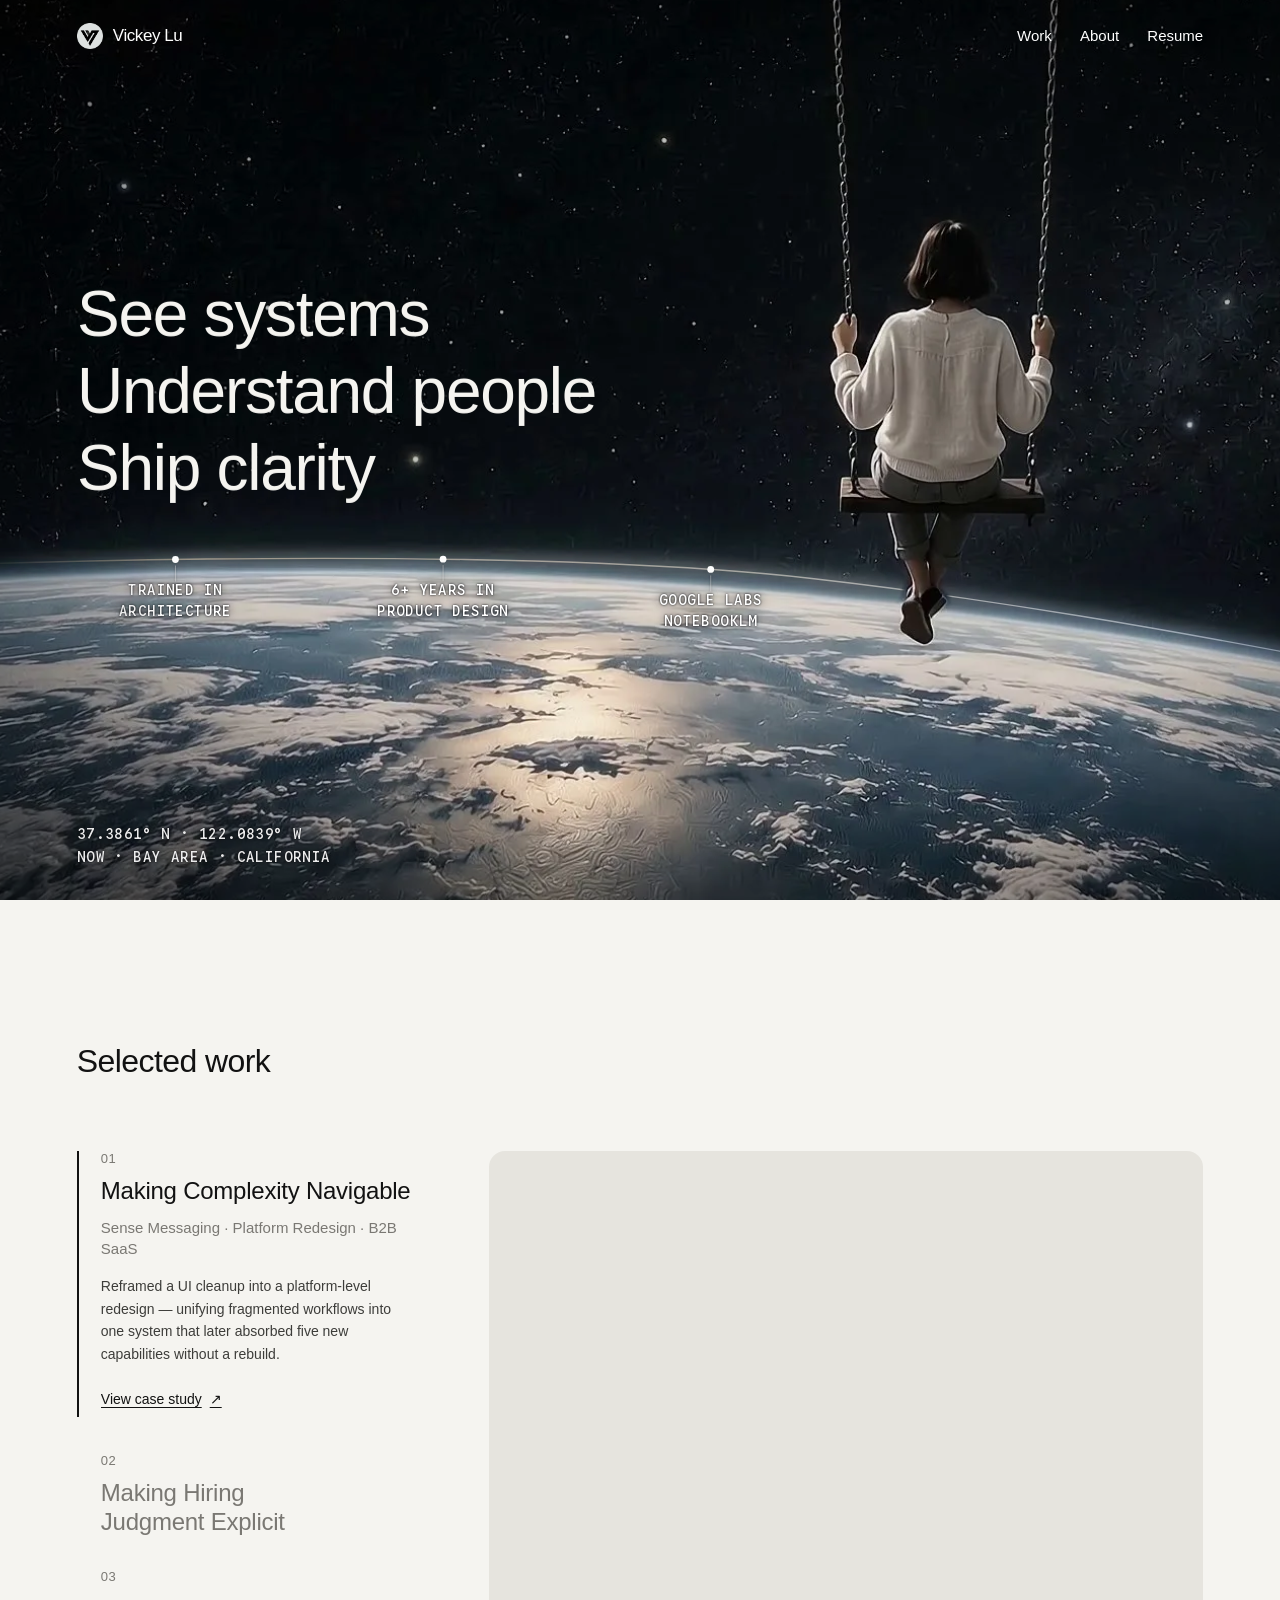
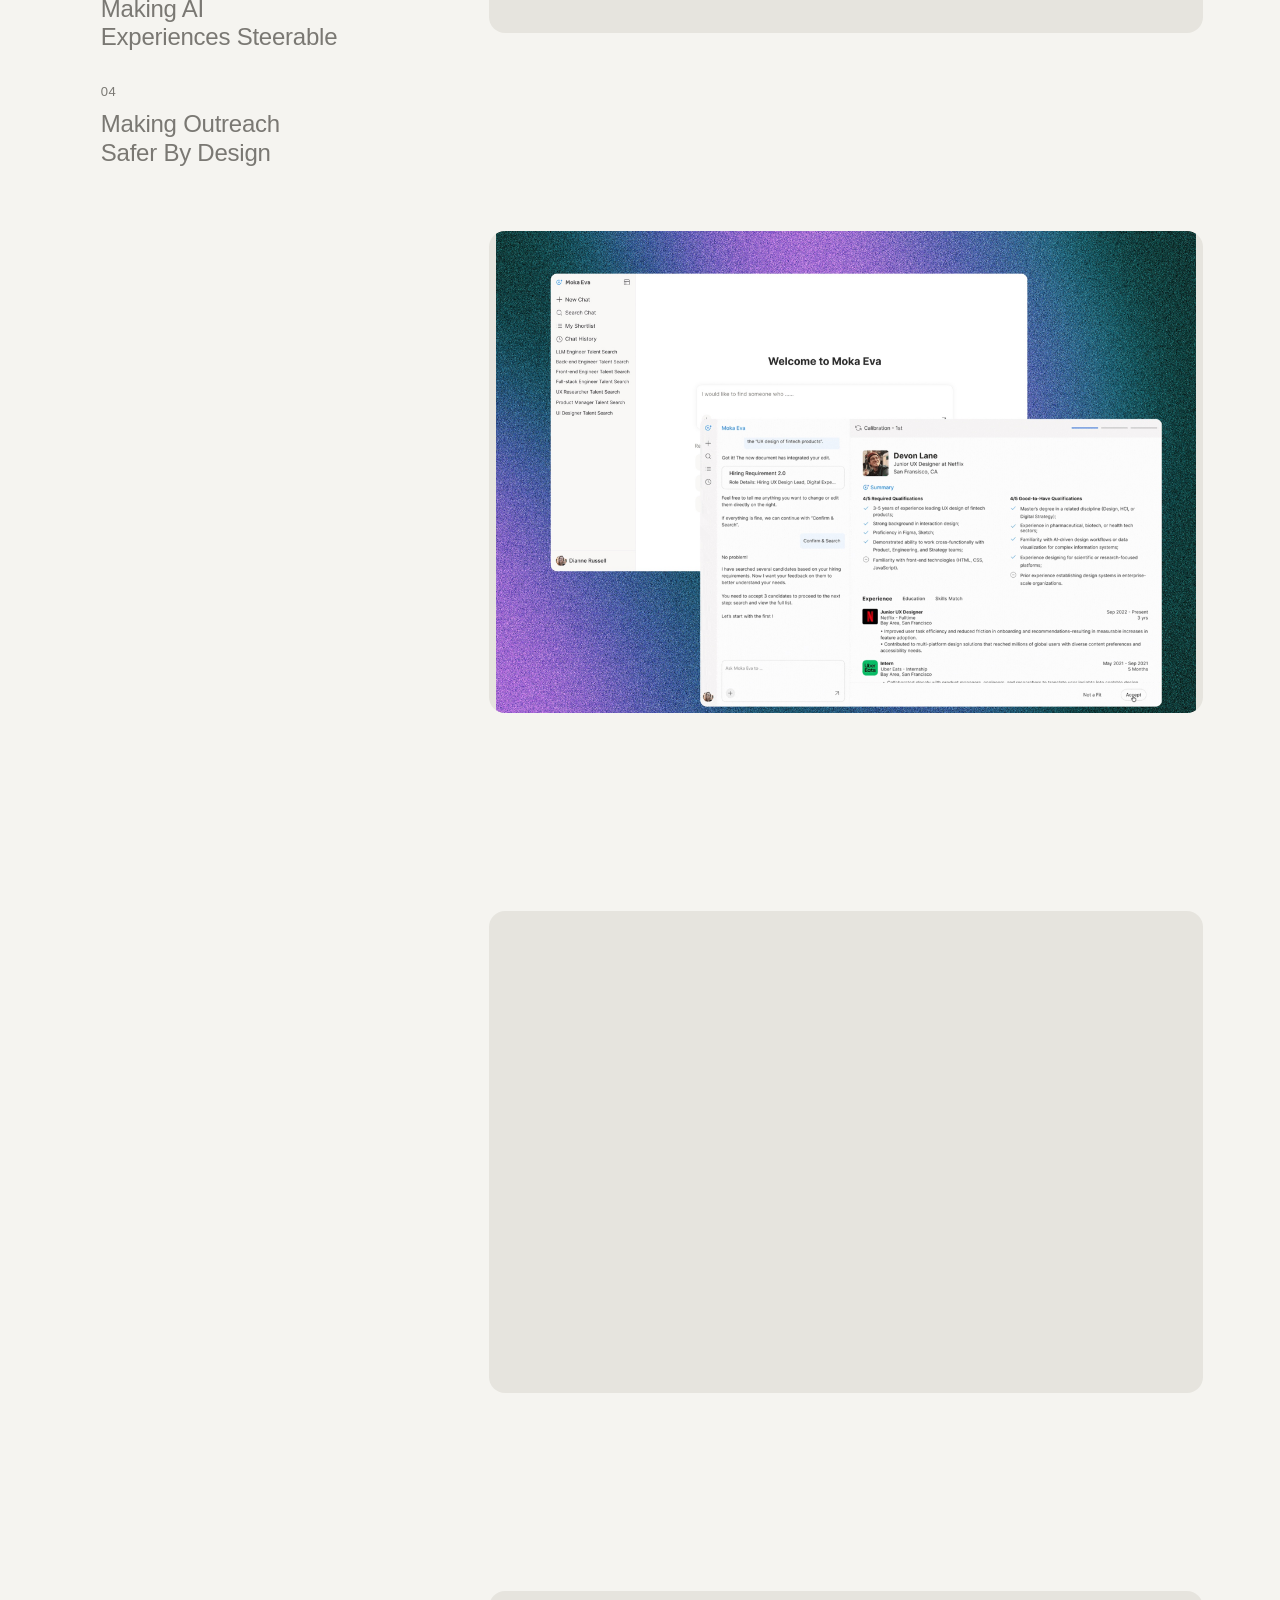
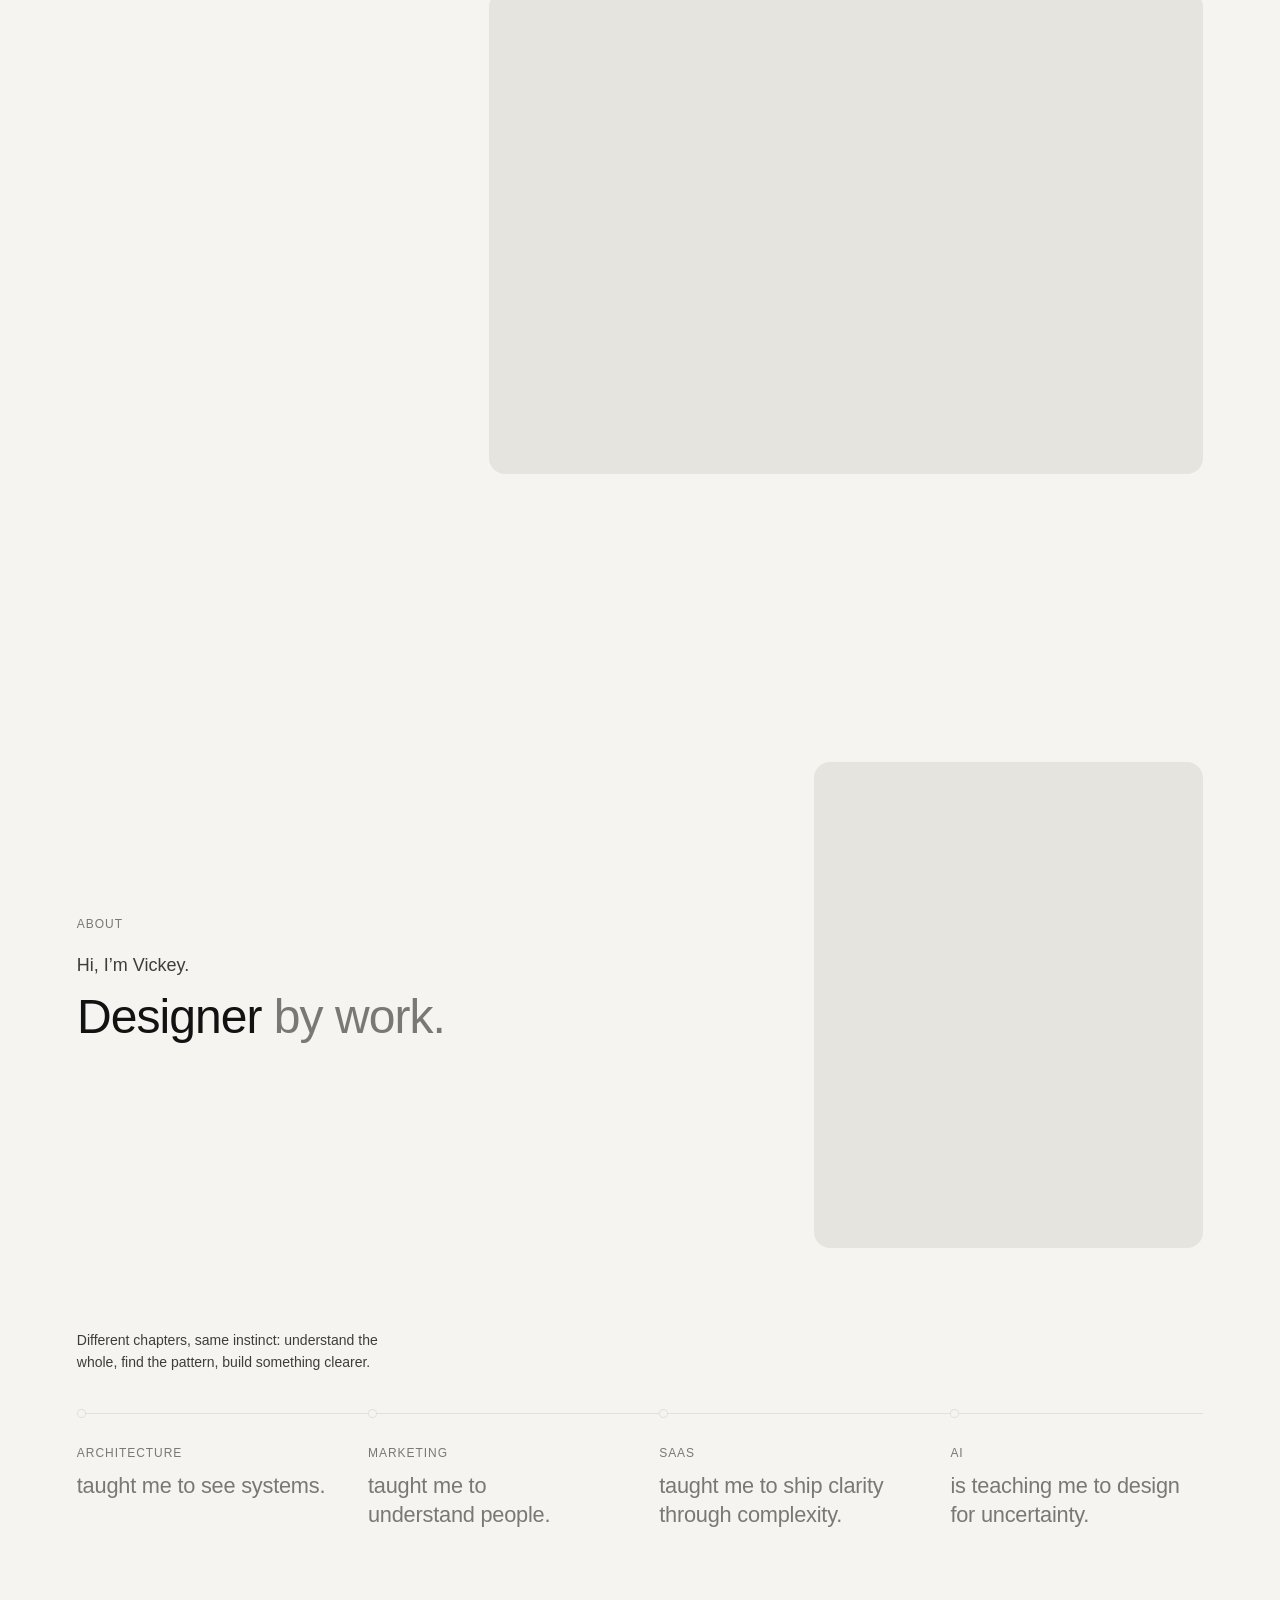
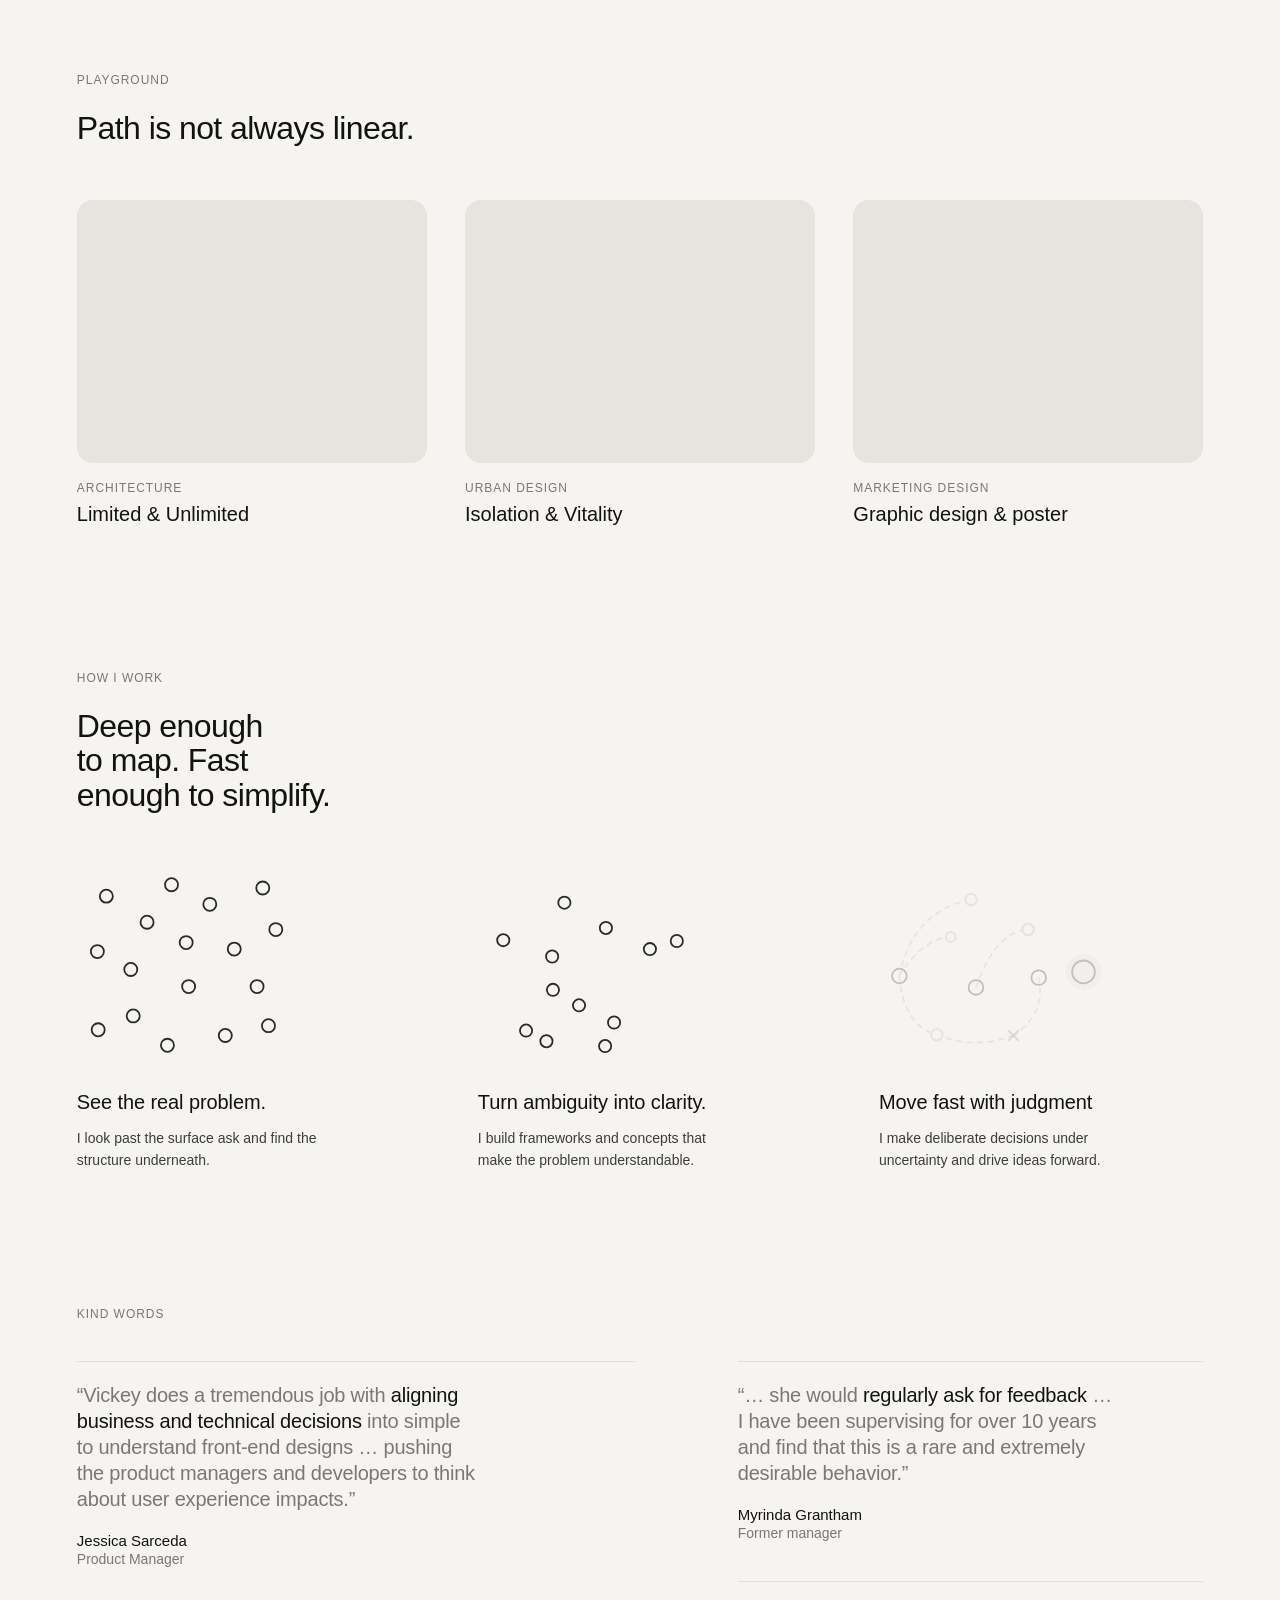
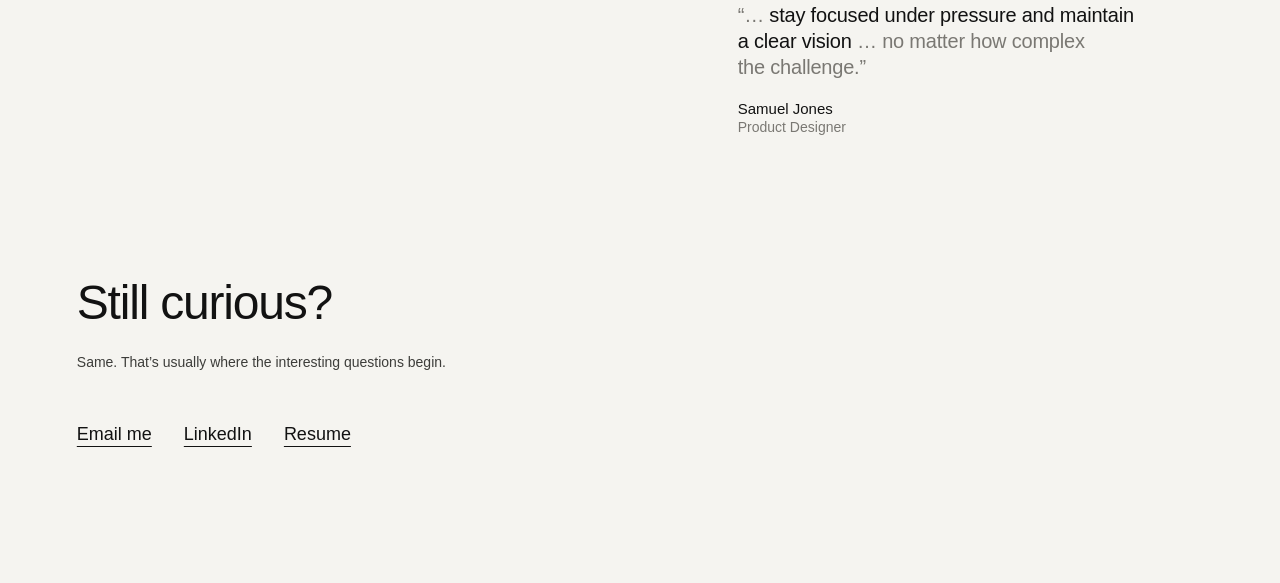
==== index.html @ 1b9ce939 "Refine portfolio hierarchy, hero rendering, and visual consistency" ====
<!doctype html>
<html lang="en">
<head>
  <meta charset="UTF-8">
  <meta name="viewport" content="width=device-width, initial-scale=1.0, viewport-fit=cover">
  <meta name="theme-color" content="#05070b">
  <meta property="og:image" content="assets/hero/og.jpg">
  <meta name="description" content="Vickey Lu — product designer for enterprise SaaS and AI products.">
  <title>Vickey Lu — Product Designer</title>
  <script>/* hide the hero until the opening starts, so it never flashes (once per session; ?intro replays it) */
    try { if ((location.search.indexOf('intro') > -1 || !sessionStorage.getItem('vl-opening')) && !matchMedia('(prefers-reduced-motion: reduce)').matches) document.documentElement.classList.add('opening'); } catch (e) {}
  </script>
  <link rel="preconnect" href="https://fonts.googleapis.com">
  <link rel="preconnect" href="https://fonts.gstatic.com" crossorigin>
  <link rel="stylesheet" href="https://fonts.googleapis.com/css2?family=Google+Sans+Flex:wght@300..700&family=Google+Sans+Code:wght@500&display=swap">
  <link rel="preload" as="image" href="assets/hero/poster.webp">
  <link rel="preload" as="image" href="assets/hero/matte.webp">
  <link rel="stylesheet" href="styles.css?v=consistency-1">
  <link rel="stylesheet" href="selected-work.css?v=consistency-1">
  <link rel="stylesheet" href="testimonial.css?v=consistency-1">
  <link rel="stylesheet" href="about.css?v=8">
  <link rel="stylesheet" href="hero-space.css?v=quiet-stars-1">
</head>
<body>
  <header class="site-header" data-nav>
    <div class="nav-shell">
      <a class="brand" href="#top" aria-label="Vickey Lu, back to top">
        <img class="brand-mark" src="assets/vickey-logo.png" width="26" height="26" alt="">
        <span>Vickey Lu</span>
      </a>
      <nav aria-label="Primary navigation">
        <a href="#selected-work">Work</a>
        <a href="#about">About</a>
        <a href="assets/vickey-lu-resume-2026.pdf" target="_blank" rel="noopener noreferrer" aria-label="Open Vickey Lu’s resume in a new tab">Resume</a>
      </nav>
    </div>
  </header>

  <main id="top">
    <section class="space-hero" data-hero aria-labelledby="hero-heading">
      <div class="space-stage" aria-hidden="true">
        <div class="space-scene" data-space-scene>
          <div class="space-wrap" data-space-wrap>
            <video src="assets/hero/swing-loop.mp4" poster="assets/hero/poster.webp" muted loop playsinline autoplay preload="auto"></video>
            <svg viewBox="0 0 1672 941" preserveAspectRatio="none">
              <defs>
                <linearGradient id="space-mt" x1="0" x2="1" y1="0" y2="0">
                  <stop offset="0" stop-color="#9ec4ff" stop-opacity="0"/><stop offset=".55" stop-color="#c9ddff" stop-opacity=".28"/><stop offset=".9" stop-color="#fff" stop-opacity=".85"/><stop offset="1" stop-color="#fff" stop-opacity="1"/>
                </linearGradient>
                <filter id="space-mb1" x="-10%" y="-400%" width="120%" height="900%"><feGaussianBlur stdDeviation="1.1"/></filter>
                <filter id="space-mb5" x="-200%" y="-200%" width="500%" height="500%"><feGaussianBlur stdDeviation="5"/></filter>
                <mask id="space-occ" maskUnits="userSpaceOnUse" x="0" y="0" width="1672" height="941">
                  <image href="assets/hero/occ.png" x="0" y="0" width="1672" height="941" preserveAspectRatio="none"/>
                </mask>
              </defs>
              <g mask="url(#space-occ)">
                <g data-meteor style="opacity:0">
                  <path d="M0 0 L300 -2.6 Q304 0 300 2.6 Z" fill="url(#space-mt)" filter="url(#space-mb1)"/>
                  <path d="M150 0 L300 -1 L300 1 Z" fill="url(#space-mt)"/>
                  <circle cx="300" cy="0" r="9" fill="#d6e6ff" opacity=".5" filter="url(#space-mb5)"/>
                  <circle cx="300" cy="0" r="2" fill="#fff" filter="url(#space-mb1)"/>
                </g>
              </g>
            </svg>
            <div class="space-night" data-space-night></div>
            <!-- the horizon: her path, left to right -->
            <svg class="space-horizon" viewBox="0 0 1672 941" preserveAspectRatio="none">
              <defs>
                <linearGradient id="hz-dawn" gradientUnits="userSpaceOnUse" x1="0" y1="0" x2="1672" y2="0">
                  <stop offset="0" stop-color="#e9d3b6" stop-opacity="0"/><stop offset=".12" stop-color="#e9d3b6"/><stop offset=".45" stop-color="#f3eee6"/><stop offset=".75" stop-color="#d4e6ff"/><stop offset="1" stop-color="#b9d4f5"/>
                </linearGradient>
                <filter id="hz-glow" x="-5%" y="-100%" width="110%" height="300%"><feGaussianBlur stdDeviation="6"/></filter>
              </defs>
              <path class="hz-glow" data-hz-glow d="M0 558 C325 548,575 553,725 570 S1025 612,1225 651 L1675 748" filter="url(#hz-glow)"/>
              <path class="hz" data-hz d="M0 558 C325 548,575 553,725 570 S1025 612,1225 651 L1675 748"/>
              <g data-hz-dots></g>
            </svg>
            <svg class="space-labels" viewBox="0 0 1672 941" preserveAspectRatio="none"><g data-hz-labels></g></svg>
          </div>
        </div>
        <div class="space-vignette" data-space-vignette></div>
        <div class="space-grain" data-space-grain></div>
      </div>
      <div class="space-copy" data-space-copy>
        <h1 id="hero-heading" class="space-title"><span>See systems</span><span>Understand people</span><span>Ship clarity</span></h1>
      </div>
      <div class="space-journey" data-space-journey aria-hidden="true">
        <p class="space-journey-line">From designing spaces people live in<br>to systems people work in</p>
        <p class="space-journey-place" data-space-place></p>
      </div>
      <p class="space-hud space-hud-bl" data-space-hud>37.3861° N · 122.0839° W<br>Now · Bay Area · California</p>
    </section>

    <svg class="space-morph" data-space-morph aria-hidden="true">
      <defs>
        <linearGradient id="morph-dawn" data-morph-grad gradientUnits="userSpaceOnUse" x1="0" y1="0" x2="1440" y2="0"><stop offset="0" stop-color="#e9d3b6" stop-opacity="0"/><stop offset=".25" stop-color="#e9d3b6"/><stop offset=".5" stop-color="#ffffff"/><stop offset=".75" stop-color="#d4e6ff"/><stop offset="1" stop-color="#d4e6ff" stop-opacity="0"/></linearGradient>
        <filter id="morph-glow" x="-5%" y="-200%" width="110%" height="500%"><feGaussianBlur stdDeviation="4"/></filter>
      </defs>
      <polyline data-morph-glow fill="none" stroke="url(#morph-dawn)" stroke-width="8" filter="url(#morph-glow)" opacity="0"/>
      <polyline data-morph-line fill="none" stroke="url(#morph-dawn)" stroke-width="2" opacity="0"/>
    </svg>

    <div class="after-hero" data-after-hero>
    <section class="selected-work" id="selected-work" aria-labelledby="selected-work-heading">
      <header class="work-heading">
        <h2 id="selected-work-heading">Selected work</h2>
      </header>

      <div class="work-layout">
        <nav class="work-index" aria-label="Selected projects" hidden></nav>
        <div class="work-projects">
          <article class="work-project" id="work-project-01" aria-label="Sense Messaging case study">
            <header class="work-project-info">
              <p class="work-number">01</p>
              <h3 class="work-title">
                <a href="https://www.figma.com/deck/ar0ZbLyRXUmjcRz6WpgaEr/2026-sense?kind=deck&amp;node-id=1-121" target="_blank" rel="noopener noreferrer">Making Complexity Navigable</a>
              </h3>
              <div class="work-project-details">
                <p class="work-company">Sense Messaging · Platform Redesign · B2B SaaS</p>
                <p class="work-description">Reframed a UI cleanup into a platform-level redesign — unifying fragmented workflows into one system that later absorbed five new capabilities without a rebuild.</p>
                <a class="work-project-cta" href="https://www.figma.com/deck/ar0ZbLyRXUmjcRz6WpgaEr/2026-sense?kind=deck&amp;node-id=1-121" target="_blank" rel="noopener noreferrer">View case study <span aria-hidden="true">↗</span></a>
              </div>
            </header>
            <a class="work-visual-link" href="https://www.figma.com/deck/ar0ZbLyRXUmjcRz6WpgaEr/2026-sense?kind=deck&amp;node-id=1-121" target="_blank" rel="noopener noreferrer" aria-label="View the Sense Messaging case study in Figma Slides (opens in a new tab)">
              <figure class="work-visual work-video" aria-label="Sense Messaging project video preview">
                <video data-project-video muted loop playsinline preload="metadata" aria-hidden="true">
                  <source src="assets/sense.mp4" type="video/mp4">
                </video>
                <span class="work-hover-cursor" aria-hidden="true">
                  <svg class="work-hover-arrow" viewBox="0 0 32 32" aria-hidden="true">
                    <path d="M4.2 3.3 27.4 14c1.6.8 1.4 3.2-.4 3.6l-8.5 2-4.8 7.4c-1 1.6-3.4 1-3.7-.8L2.2 5.5c-.6-1.7.4-3 2-2.2Z"/>
                  </svg>
                  <span class="work-hover-label">View Case Study</span>
                </span>
              </figure>
            </a>
          </article>
          <article class="work-project" id="work-project-02" aria-label="Moka Eva AI Talent Search Agent case study">
            <header class="work-project-info">
              <p class="work-number">02</p>
              <h3 class="work-title">Making Hiring Judgment Explicit</h3>
              <div class="work-project-details">
                <p class="work-company">Moka Eva · AI Talent Search Agent · 0→1</p>
                <p class="work-description">Led the end-to-end design of an AI talent search agent that helps recruiters discover the right talent — even when they can’t fully articulate what “good” looks like upfront.</p>
                <p class="work-project-status">Overview only</p>
              </div>
            </header>
            <figure class="work-visual">
              <img src="assets/moka-eva-project.jpg" alt="Moka Eva AI talent search interface showing a search conversation and candidate calibration review" width="2400" height="1654" loading="lazy" decoding="async">
            </figure>
          </article>
          <article class="work-project" id="work-project-03" aria-label="NotebookLM AI Product Design case study">
            <header class="work-project-info">
              <p class="work-number">03</p>
              <h3 class="work-title">Making AI Experiences Steerable</h3>
              <div class="work-project-details">
                <p class="work-company">NotebookLM · Google Labs · AI Product Design</p>
                <p class="work-description">Designed key AI-native experiences that shape how people navigate and control what NotebookLM generates and remembers — from multi-episode audio to playback queues and memory personalization.</p>
                <p class="work-project-status">Overview only</p>
              </div>
            </header>
            <figure class="work-visual">
              <img src="assets/notebooklm-project.webp" alt="NotebookLM logo with audio waveforms and multilingual language labels" width="1920" height="1080" loading="lazy" decoding="async">
            </figure>
          </article>
          <article class="work-project" id="work-project-04" aria-label="Broadcast Suppression Trust and Safety case study">
            <header class="work-project-info">
              <p class="work-number">04</p>
              <h3 class="work-title">Making Outreach Safer By Design</h3>
              <div class="work-project-details">
                <p class="work-company">Broadcast Suppression · Trust &amp; Safety · B2B SaaS</p>
                <p class="work-description">Designed safeguards against excessive candidate messaging to address fatigue and compliance risks — balancing recruiter speed with admin oversight.</p>
                <p class="work-project-status">Overview only</p>
              </div>
            </header>
            <figure class="work-visual">
              <img src="assets/broadcast-suppression-project.png" alt="Broadcast Suppression interface showing messaging safeguards and excluded recipients" width="1888" height="973" loading="lazy" decoding="async">
            </figure>
          </article>
        </div>
      </div>
    </section>



    <section class="about" id="about" aria-labelledby="about-heading">
      <div class="about-intro">
        <div>
          <p class="eyebrow">About</p>
          <p class="about-hi">Hi, I’m Vickey.</p>
          <h2 id="about-heading" data-roll aria-label="Designer by work. Builder by instinct. Curious human everywhere else."><span class="roll"><span><b>Designer</b> by work.</span></span><span class="roll"><span><b>Builder</b> by instinct.</span></span><span class="roll"><span><b>Curious human</b> everywhere else.</span></span></h2>
        </div>
        <div class="about-photo is-placeholder" role="img" aria-label="Photo of Vickey (coming soon)"></div>
      </div>
      <div class="chapters" data-chapters>
        <p class="chapters-coda">Different chapters, same instinct: understand the whole, find the pattern, build something clearer.</p>
        <div class="chapters-line" aria-hidden="true"><span data-chapters-line></span></div>
        <ol class="chapters-list">
          <li data-chapter><span class="chapter-dot" aria-hidden="true"></span><p class="chapter-name">Architecture</p><p class="chapter-text">taught me to <strong>see systems</strong>.</p></li>
          <li data-chapter><span class="chapter-dot" aria-hidden="true"></span><p class="chapter-name">Marketing</p><p class="chapter-text">taught me to <strong>understand people</strong>.</p></li>
          <li data-chapter><span class="chapter-dot" aria-hidden="true"></span><p class="chapter-name">SaaS</p><p class="chapter-text">taught me to <strong>ship clarity</strong> through complexity.</p></li>
          <li data-chapter><span class="chapter-dot" aria-hidden="true"></span><p class="chapter-name">AI</p><p class="chapter-text">is teaching me to <strong>design for uncertainty</strong>.</p></li>
        </ol>
      </div>
    </section>

    <section class="playground" id="playground" aria-labelledby="playground-heading">
      <p class="eyebrow">Playground</p>
      <h2 id="playground-heading">Path is not always linear.</h2>
      <ul class="play-row">
        <li class="play-item"><div class="play-media is-placeholder" role="img" aria-label="Architecture project image (coming soon)"></div><p class="play-kind">Architecture</p><p class="play-title">Limited &amp; Unlimited</p></li>
        <li class="play-item"><div class="play-media is-placeholder" role="img" aria-label="Urban design project image (coming soon)"></div><p class="play-kind">Urban design</p><p class="play-title">Isolation &amp; Vitality</p></li>
        <li class="play-item"><div class="play-media is-placeholder" role="img" aria-label="Marketing design project image (coming soon)"></div><p class="play-kind">Marketing design</p><p class="play-title">Graphic design &amp; poster</p></li>
      </ul>
    </section>

    <section class="how" id="how-i-work" aria-labelledby="how-heading">
      <p class="eyebrow">HOW I WORK</p>
      <h2 id="how-heading">Deep enough to map. Fast enough to simplify.</h2>

      <div class="steps">
        <article class="step">
          <svg class="step-art" viewBox="0 0 270 245" role="img" aria-label="Scattered points settle into position and link into a network">
            <title>See the real problem</title>
            <g data-network></g>
          </svg>
          <h3>See the real problem.</h3>
          <p class="description">I look past the surface ask and find the structure underneath.</p>
        </article>

        <article class="step">
          <svg class="step-art" viewBox="0 0 270 245" role="img" aria-label="Scattered points settle into three clear groups">
            <title>Turn ambiguity into clarity</title>
            <g data-blobs>
              <path class="blob" d="M26 57 C33 28 81 9 102 28 C119 46 122 91 100 107 C80 121 27 110 22 91 C17 77 20 66 26 57Z"/>
              <path class="blob" d="M155 62 C177 43 233 29 246 52 C260 78 236 115 216 118 C187 126 145 121 145 98 C145 82 146 71 155 62Z"/>
              <path class="blob" d="M66 163 C75 132 113 125 143 141 C168 153 178 190 162 214 C148 237 80 237 63 214 C52 200 59 177 66 163Z"/>
            </g>
            <g data-cluster-links></g>
            <g data-cluster-nodes></g>
          </svg>
          <h3>Turn ambiguity into clarity.</h3>
          <p class="description">I build frameworks and concepts that make the problem understandable.</p>
        </article>

        <article class="step">
          <svg class="step-art" viewBox="0 0 270 245" role="img" aria-label="One considered path is drawn through several possible routes">
            <title>Move fast with judgment</title>
            <g data-branches>
              <path class="branch" d="M25 135 Q41 56 113 41 M25 135 Q53 89 88 87 M119 149 Q144 79 183 78 M25 135 Q30 196 71 207 Q117 226 165 208 M196 137 Q205 182 165 208"/>
              <g class="branch-nodes"><circle cx="113" cy="41" r="7"/><circle cx="88" cy="87" r="6"/><circle cx="183" cy="78" r="7"/><circle cx="71" cy="207" r="7"/></g>
              <path d="M159 202 L171 214 M171 202 L159 214" class="line rejected"/>
            </g>
            <path data-route class="line route" d="M25 135 C58 135 79 156 119 149 S174 140 196 137 Q218 133 235 132"/>
            <path data-arrow class="line" d="M227 124 L237 132 L227 140"/>
            <g data-route-nodes><circle class="node" cx="25" cy="135" r="9"/><circle class="node" cx="119" cy="149" r="9"/><circle class="node" cx="196" cy="137" r="9"/></g>
            <g data-goal><circle cx="251" cy="130" r="22" class="blob"/><circle cx="251" cy="130" r="14" class="line"/></g>
            <g data-rays class="line"><path d="M251 96 L251 85"/><path d="M228 103 L220 95"/><path d="M219 127 L208 125"/><path d="M228 155 L220 164"/><path d="M251 166 L251 177"/><path d="M269 156 L276 164"/><path d="M280 131 L290 129"/><path d="M272 105 L279 95"/></g>
          </svg>
          <h3>Move fast with judgment</h3>
          <p class="description">I make deliberate decisions under uncertainty and drive ideas forward.</p>
        </article>
      </div>

    </section>

    <section class="testimonials" id="testimonials" aria-labelledby="testimonials-heading" tabindex="0">
      <p class="eyebrow" id="testimonials-heading">Kind words</p>

      <div class="quote-sets" data-quote-sets>
        <div class="quote-set is-current" data-quote-set>
          <figure class="quote">
            <blockquote>“Vickey does a tremendous job with <strong>aligning business and technical decisions</strong> into simple to understand front-end designs … pushing the product managers and developers to think about user experience impacts.”</blockquote>
            <figcaption>
              <span class="quote-name">Jessica Sarceda</span>
              <span class="quote-role">Product Manager</span>
            </figcaption>
          </figure>
          <figure class="quote">
            <blockquote>“… she would <strong>regularly ask for feedback</strong> … I have been supervising for over 10 years and find that this is a rare and extremely desirable behavior.”</blockquote>
            <figcaption>
              <span class="quote-name">Myrinda Grantham</span>
              <span class="quote-role">Former manager</span>
            </figcaption>
          </figure>
          <figure class="quote">
            <blockquote>“… <strong>stay focused under pressure and maintain a clear vision</strong> … no matter how complex the challenge.”</blockquote>
            <figcaption>
              <span class="quote-name">Samuel Jones</span>
              <span class="quote-role">Product Designer</span>
            </figcaption>
          </figure>
        </div>
        <div class="quote-set" data-quote-set aria-hidden="true">
          <figure class="quote">
            <blockquote>“She has a deep understanding of our business goal … our website <strong>checkout conversion rate increased by 60%</strong>.”</blockquote>
            <figcaption>
              <span class="quote-name">Brayden Chen</span>
              <span class="quote-role">Client</span>
            </figcaption>
          </figure>
          <figure class="quote">
            <blockquote>“‘Excellent designer and great team leader’ … Vickey’s ability to … <strong>inspire others to create better ideas</strong> is unlike anyone I’ve seen before.”</blockquote>
            <figcaption>
              <span class="quote-name">Carolyn Fan</span>
              <span class="quote-role">Product Designer</span>
            </figcaption>
          </figure>
          <figure class="quote">
            <blockquote>“Vickey has a remarkable talent for crafting visually captivating designs that <strong>harmonise seamlessly with development prerequisites</strong>.”</blockquote>
            <figcaption>
              <span class="quote-name">Ashwini Kemshetty</span>
              <span class="quote-role">Lead Frontend Engineer</span>
            </figcaption>
          </figure>
        </div>
      </div>

    </section>

    <section class="contact" id="contact" aria-labelledby="contact-heading">
      <h2 id="contact-heading">Still curious?</h2>
      <p class="contact-lede">Same. That’s usually where the interesting questions begin.</p>
      <p class="contact-links">
        <a href="mailto:" data-todo="email address">Email me</a>
        <a href="https://www.linkedin.com/in/vickey-lu/" target="_blank" rel="noopener noreferrer">LinkedIn</a>
        <a href="assets/vickey-lu-resume-2026.pdf" target="_blank" rel="noopener noreferrer">Resume</a>
      </p>
    </section>


    </div>
  </main>
  <script src="nav.js" defer></script>
  <script src="script.js?v=scroll-replay-2"></script>
  <script src="selected-work.js?v=project-01-copy-1" defer></script>
  <script src="testimonial.js?v=auto-2" defer></script>
  <script src="hero-space.js?v=labels-14px-1" defer></script>
  <script src="hero-stars.js?v=1" defer></script>
  <script src="about.js?v=4" defer></script>
</body>
</html>
---- styles.css ----
:root {
  --paper: #f5f4f0;
  --ink: #121212;
  --ink-2: #3d3d3a;
  --drawing: #2a2a28;
  --muted: #7a7873;
  --line-color: #e2e0da;
  --soft: #e6e4de;
  --gutter: clamp(24px, 6vw, 112px);
  --section-space: clamp(112px, 16vh, 168px);
  --highlight: #121212;
  --space: #05070b;
  --on-space: #f5f4f0;
  --on-space-muted: #a9b0bc;
  --page-gutter: clamp(32px, 5vw, 96px);
  --hero-content-width: clamp(1040px, 78vw, 1280px);
  --hero-copy-outset: clamp(16px, calc(16px + (100vw - 1100px) * .22), 56px);
  --hero-portrait-inset: clamp(0px, calc((100vw - 1520px) * .24), 48px);
}

* { box-sizing: border-box; }

html, body { overflow-x: clip; }

html { scroll-behavior: smooth; }
html [id] { scroll-margin-top: 72px; }

body {
  margin: 0;
  background: var(--paper);
  color: var(--ink);
  font-family: "Google Sans Flex", "Helvetica Neue", Arial, sans-serif;
  -webkit-font-smoothing: antialiased;
  -moz-osx-font-smoothing: grayscale;
  font-synthesis: none;
}

::selection { background: var(--ink); color: var(--paper); }

.site-header {
  position: fixed;
  z-index: 10;
  top: 0;
  left: 0;
  width: 100%;
  height: 0;
  padding: 0;
  pointer-events: none;
}

.nav-shell {
  width: 100%;
  height: 72px;
  padding: 0 var(--gutter);
  display: flex;
  align-items: center;
  justify-content: space-between;
  margin: 0 auto;
  pointer-events: auto;
  font-size: 14px;
  line-height: 1.2;
  font-weight: 400;
  transition: width 280ms cubic-bezier(.2,.7,.3,1), height 280ms cubic-bezier(.2,.7,.3,1), margin-top 280ms cubic-bezier(.2,.7,.3,1), padding 280ms cubic-bezier(.2,.7,.3,1), border-radius 280ms cubic-bezier(.2,.7,.3,1), background-color 220ms ease-out, border-color 220ms ease-out, box-shadow 220ms ease-out;
}

.site-header[data-scrolled] .nav-shell {
  width: min(680px, calc(100% - 32px));
  height: 56px;
  margin-top: 12px;
  padding: 0 18px;
  border: 1px solid rgba(18, 18, 18, .08);
  border-radius: 999px;
  background: rgba(245, 244, 240, .86);
  box-shadow: 0 10px 30px rgba(18, 18, 18, .06);
  backdrop-filter: blur(12px);
}

@media (min-width: 1101px) {
  .nav-shell {
    width: 100%;
    margin: 0;
    padding-inline: var(--gutter);
  }

  .site-header[data-scrolled] .nav-shell {
    margin-inline: auto;
  }
}

.site-header .brand {
  display: inline-flex;
  align-items: center;
  gap: 10px;
  min-height: 44px;
  color: inherit;
  text-decoration: none;
  font-size: 17px;
  letter-spacing: -0.025em;
  font-weight: 500;
  transition: opacity 160ms ease-out;
}

.site-header .brand-mark {
  width: 26px;
  height: 26px;
  flex: 0 0 26px;
  display: block;
  object-fit: contain;
}

.site-header nav {
  display: flex;
  align-items: center;
  gap: clamp(24px, 2.2vw, 36px);
}

.site-header nav > span,
.site-header nav > a {
  position: relative;
  display: inline-flex;
  align-items: center;
  min-height: 44px;
  color: inherit;
  font-size: 15px;
  font-weight: 500;
  text-decoration: none;
  white-space: nowrap;
  transition: color 160ms ease-out;
}

.site-header .brand:focus-visible,
.site-header nav > a:focus-visible {
  outline: 1px solid currentColor;
  outline-offset: 4px;
}

.site-header .brand:active { opacity: .7; }

@media (hover: hover) and (pointer: fine) {
  .site-header .brand:hover { opacity: .75; }
  .site-header nav > span:hover,
  .site-header nav > a:hover { color: var(--muted); }
}


.how {
  position: relative;
  padding-block: 0 clamp(64px, 9vh, 96px);
  padding-inline: var(--gutter);
  color: var(--ink);
  background: var(--paper);
}

.eyebrow {
  margin: 0 0 24px;
  color: var(--muted);
  font-size: 12px;
  font-weight: 500;
  letter-spacing: .08em;
  text-transform: uppercase;
}
.how h2 {
  max-width: 16ch;
  margin: 0 0 clamp(40px, 6vh, 64px);
  font-size: 32px;
  line-height: 1.08;
  letter-spacing: -.018em;
  font-weight: 400;
  text-wrap: balance;
}
.steps { display: grid; grid-template-columns: repeat(3, minmax(0, 1fr)); gap: clamp(48px, 6vw, 96px); max-width: 1280px; }
.step { min-width: 0; }
.step-art { display: block; width: 100%; max-width: 220px; height: auto; aspect-ratio: 270 / 245; overflow: visible; margin: 0 0 24px; }
.number { margin: 0 0 12px; color: var(--muted); font-size: 13px; font-variant-numeric: tabular-nums; letter-spacing: .04em; }
/* the hero's three lines, as a small label on each step (same as the Kind words facets) */
.step-facet { margin-left: 14px; color: var(--ink); font-size: 12px; font-weight: 500; letter-spacing: .08em; text-transform: uppercase; }
.step h3 { margin: 0 0 12px; font-size: 20px; line-height: 1.25; letter-spacing: -.005em; font-weight: 500; }
.description { max-width: 32ch; margin: 0; color: var(--ink-2); font-size: 14px; line-height: 1.6; text-wrap: pretty; }

.line { fill: none; stroke: var(--drawing); stroke-width: 2.2; stroke-linecap: round; stroke-linejoin: round; }
.node { fill: var(--paper); stroke: var(--drawing); stroke-width: 2.2; }
.blob { fill: var(--soft); }
.branch { fill: none; stroke: #b9b6ae; stroke-width: 2; stroke-dasharray: 6 7; stroke-linecap: round; }
.branch-nodes { fill: var(--paper); stroke: #b9b6ae; stroke-width: 2.5; }
.rejected { opacity: .5; }
.route { stroke-width: 3.2; }

@media (max-width: 1480px) {
}

@media (max-width: 1100px) {
  .site-header nav { gap: 24px; }
}

@media (max-width: 760px) {
  .how[id] { scroll-margin-top: 120px; }
  .nav-shell {
    height: 104px;
    padding: 8px 22px;
    flex-direction: column;
    align-items: flex-start;
    justify-content: flex-start;
    font-size: 13px;
  }
  .nav-shell nav {
    width: 100%;
    gap: 8px;
    justify-content: space-between;
  }
  .site-header[data-scrolled] .nav-shell {
    width: calc(100% - 24px);
    height: 94px;
    margin-top: 8px;
    padding: 7px 12px 9px;
    border-radius: 24px;
  }
}

@media (prefers-reduced-motion: reduce) {
  html { scroll-behavior: auto; }
  .nav-shell {
    transition: none;
  }
  .site-header .brand,
  .site-header nav > span,
  .site-header nav > a { transition: none; }
}

@media (max-width: 900px) {
  .steps { grid-template-columns: 1fr; gap: 48px; }
  .step-art { max-width: 200px; }
}
---- selected-work.css ----
.selected-work {
  --work-secondary: var(--muted);
  --work-ease: cubic-bezier(.32, .72, 0, 1);
  padding-block: var(--section-space);
  padding-inline: var(--gutter);
}

.selected-work .work-heading { margin-bottom: clamp(48px, 8vh, 80px); }
.selected-work h2 {
  max-width: 16ch;
  margin: 0;
  color: var(--ink);
  font-size: 32px;
  font-weight: 400;
  line-height: 1.08;
  letter-spacing: -.018em;
  text-wrap: balance;
}
.selected-work .work-projects { display: grid; gap: clamp(120px, 22vh, 200px); min-width: 0; }
.selected-work .work-project { min-width: 0; scroll-margin-top: 120px; }
.selected-work .work-project-info { margin-bottom: 30px; }
.selected-work .work-number {
  display: block;
  margin: 0 0 10px;
  color: var(--work-secondary);
  font-size: 13px;
  font-weight: 400;
  line-height: 16px;
  letter-spacing: .04em;
  font-variant-numeric: tabular-nums;
}
.selected-work .work-title {
  display: block;
  max-width: 360px;
  margin: 0;
  font-size: 24px;
  font-weight: 400;
  line-height: 1.2;
  letter-spacing: -.01em;
  overflow-wrap: break-word;
}
.selected-work .work-title a {
  color: inherit;
  text-decoration: none;
}
.selected-work .work-title a:focus-visible,
.selected-work .work-project-cta:focus-visible,
.selected-work .work-visual-link:focus-visible {
  outline: 2px solid var(--ink);
  outline-offset: 5px;
}
.selected-work .work-project-details { padding-top: 12px; }
.selected-work .work-company,
.selected-work .work-description {
  max-width: 44ch;
  margin: 0;
  font-size: 15px;
  line-height: 1.55;
  font-weight: 400;
  color: var(--work-secondary);
}
.selected-work .work-description { margin-top: 10px; }

.selected-work :is(#work-project-01, #work-project-02, #work-project-03, #work-project-04) .work-title,
.selected-work .work-index-item:is([data-project="work-project-01"], [data-project="work-project-02"], [data-project="work-project-03"], [data-project="work-project-04"]) .work-title {
  max-width: none;
  font-size: 24px;
  font-weight: 400;
  line-height: 1.2;
  letter-spacing: -.01em;
  text-wrap: balance;
}
.selected-work :is(#work-project-01, #work-project-02, #work-project-03, #work-project-04) .work-project-details,
.selected-work .work-index-item:is([data-project="work-project-01"], [data-project="work-project-02"], [data-project="work-project-03"], [data-project="work-project-04"]) .work-project-details {
  padding-top: 12px;
}
.selected-work :is(#work-project-01, #work-project-02, #work-project-03, #work-project-04) .work-company,
.selected-work .work-index-item:is([data-project="work-project-01"], [data-project="work-project-02"], [data-project="work-project-03"], [data-project="work-project-04"]) .work-company {
  max-width: none;
  color: var(--muted);
  font-size: 15px;
  font-weight: 400;
  line-height: 1.4;
  letter-spacing: 0;
}
.selected-work :is(#work-project-01, #work-project-02, #work-project-03, #work-project-04) .work-description,
.selected-work .work-index-item:is([data-project="work-project-01"], [data-project="work-project-02"], [data-project="work-project-03"], [data-project="work-project-04"]) .work-description {
  max-width: 44ch;
  margin-top: 16px;
  color: var(--ink-2);
  font-size: 14px;
  font-weight: 400;
  line-height: 1.6;
  letter-spacing: 0;
  text-wrap: pretty;
}
.selected-work .work-project-cta {
  display: inline-flex;
  align-items: center;
  gap: 8px;
  min-height: 44px;
  margin-top: 12px;
  color: var(--ink);
  font-size: 14px;
  line-height: 16px;
  text-decoration: underline;
  text-underline-offset: .2em;
}
.selected-work .work-project-status { margin: 20px 0 0; color: var(--muted); font-size: 14px; line-height: 1.6; }
.selected-work .work-project-cta span { transition: transform 180ms var(--work-ease); }
.selected-work .work-visual-link {
  display: block;
  color: inherit;
  text-decoration: none;
}
.selected-work .work-visual {
  position: relative;
  width: 100%;
  aspect-ratio: 1.48;
  margin: 0;
  overflow: hidden;
  border-radius: 16px;
  background: var(--soft);
}
.selected-work .work-hover-cursor {
  --cursor-x: 0px;
  --cursor-y: 0px;
  --label-x: 40px;
  --label-y: 16px;
  position: absolute;
  z-index: 2;
  top: 0;
  left: 0;
  width: 32px;
  height: 32px;
  opacity: 0;
  pointer-events: none;
  transform: translate3d(var(--cursor-x), var(--cursor-y), 0);
  transition: opacity 140ms cubic-bezier(.16, 1, .3, 1);
}
.selected-work .work-visual-link[data-cursor-open] .work-hover-cursor { opacity: 1; }
.selected-work .work-hover-arrow {
  display: block;
  width: 28px;
  height: 28px;
  overflow: visible;
  fill: var(--ink);
  stroke: var(--paper);
  stroke-width: 1.8;
  stroke-linejoin: round;
  transform: rotate(-13deg);
  transform-origin: 5px 5px;
}
.selected-work .work-hover-label {
  position: absolute;
  top: 0;
  left: 0;
  display: inline-flex;
  align-items: center;
  width: max-content;
  min-height: 46px;
  padding: 11px 17px;
  border: 1px solid var(--ink);
  border-radius: 999px;
  background: var(--ink);
  color: var(--paper);
  font-size: 15px;
  font-weight: 500;
  line-height: 20px;
  letter-spacing: -.01em;
  white-space: nowrap;
  transform: translate3d(var(--label-x), var(--label-y), 0);
}
.selected-work .work-visual img,
.selected-work .work-visual video {
  display: block;
  width: 100%;
  height: 100%;
  object-fit: cover;
}
.selected-work .work-video { background: var(--soft); }
.selected-work .work-visual img { object-fit: contain; }
.selected-work .work-placeholder {
  display: grid;
  place-items: center;
  background: var(--soft);
  color: var(--work-secondary);
  text-align: center;
}
.selected-work .work-placeholder span { font-size: 11px; line-height: 16px; letter-spacing: .12em; }
.selected-work .work-placeholder p { margin: 9px 0 0; font-size: 13px; line-height: 20px; }
.selected-work .work-index { display: none; }

@media (min-width: 900px) and (min-height: 620px) {
  .selected-work[data-enhanced] .work-layout {
    display: grid;
    grid-template-columns: minmax(0, 32fr) minmax(0, 68fr);
    column-gap: clamp(48px, 6vw, 112px);
    align-items: start;
  }
  .selected-work[data-enhanced] .work-project-info { display: none; }
  .selected-work[data-enhanced] .work-index:not([hidden]) {
    display: block;
    position: sticky;
    top: clamp(100px, 14vh, 144px);
  }
  .selected-work .work-index-list { list-style: none; padding: 0; margin: 0; }
  .selected-work .work-index-item { position: relative; padding: 0 0 20px 24px; margin-bottom: 12px; }
  .selected-work .work-index-item:last-child { padding-bottom: 0; margin-bottom: 0; }
  .selected-work .work-index-item::before {
    content: "";
    position: absolute;
    top: 0;
    bottom: 24px;
    left: 0;
    width: 2px;
    background: var(--ink);
    opacity: 0;
    transform: scaleY(.7);
    transform-origin: top;
    transition: opacity 220ms var(--work-ease), transform 220ms var(--work-ease);
  }
  .selected-work .work-index-item:last-child::before { bottom: 0; }
  .selected-work .work-index-item.is-current::before { opacity: 1; transform: scaleY(1); }
  .selected-work .work-index-heading { margin: 0; }
  .selected-work .work-index-trigger {
    display: block;
    width: 100%;
    padding: 0;
    border: 0;
    background: transparent;
    color: var(--work-secondary);
    font: inherit;
    text-align: left;
    cursor: pointer;
    touch-action: manipulation;
    transition: color 150ms ease-out;
  }
  .selected-work .work-index-item.is-current .work-index-trigger { color: var(--ink); }
  .selected-work .work-index-trigger:focus-visible { outline: 2px solid var(--ink); outline-offset: 6px; border-radius: 2px; }
  .selected-work .work-index-details {
    display: grid;
    grid-template-rows: 0fr;
    opacity: 0;
    transition: grid-template-rows 260ms var(--work-ease), opacity 180ms ease-out;
  }
  .selected-work .work-index-details > div { min-height: 0; overflow: hidden; }
  .selected-work .work-index-item.is-current .work-index-details { grid-template-rows: 1fr; opacity: 1; }
  .selected-work .work-index-item:not(.is-current) .work-project-cta { visibility: hidden; }
  .selected-work[data-keyboard] .work-index * { transition: none; }
}

@media (hover: hover) and (pointer: fine) {
  .selected-work .work-visual-link:has(.work-hover-cursor) { cursor: none; }
  .selected-work .work-index-trigger:hover { color: var(--ink); }
  .selected-work .work-title a:hover { text-decoration: underline; text-underline-offset: .18em; }
  .selected-work .work-project-cta:hover span { transform: translate(2px, -2px); }
}

@media (hover: none), (pointer: coarse) {
  .selected-work .work-hover-cursor { display: none; }
}

@media (max-width: 899px), (max-height: 619px) {
  .selected-work .work-project { scroll-margin-top: 124px; }
}

@media (max-width: 760px) {
  .selected-work .work-projects { gap: 112px; }
  .selected-work .work-visual { aspect-ratio: 1.48; }
}

@media (prefers-reduced-motion: reduce) {
  .selected-work .work-hover-cursor { display: none; transition: none; }
  .selected-work .work-index-trigger,
  .selected-work .work-index-details,
  .selected-work .work-index-item::before { transition: none; }
}
---- testimonial.css ----
/* Kind words: three quotes per screen (advances every 10s while on screen; hover/focus/touch pauses).
   Sets share one grid cell so paging never shifts the layout. */
.testimonials {
  display: flex;
  flex-direction: column;
  gap: 40px;
  padding-block: clamp(48px, 6vh, 64px) 0;
  padding-inline: var(--gutter);
}

.quote-sets { display: grid; }
.testimonials > .eyebrow { margin-bottom: 0; }

.quote-set {
  grid-area: 1 / 1;
  display: grid;
  grid-template-columns: minmax(0, 1.2fr) minmax(0, 1fr);
  gap: 40px clamp(48px, 8vw, 112px);
  align-items: start;
  opacity: 0;
  visibility: hidden;
  transition: opacity .45s ease, visibility 0s linear .45s;
}
.quote-set.is-current {
  opacity: 1;
  visibility: visible;
  transition: opacity .45s ease .12s, visibility 0s;
}

.quote {
  margin: 0;
  display: grid;
  align-content: start;
  gap: 20px;
  padding-top: 20px;
  border-top: 1px solid var(--line-color);
}
.quote:first-child { grid-row: span 2; }
.quote blockquote { max-width: 36ch; }

.quote blockquote {
  margin: 0;
  font-size: 20px;
  font-weight: 400;
  line-height: 1.3;
  letter-spacing: -.01em;
  color: var(--muted);
  text-wrap: pretty;
}
/* the words a hiring manager should catch on a scan */
.quote blockquote strong { font-weight: 400; color: var(--ink); }

.quote figcaption { display: grid; gap: 2px; }
.quote-name { font-size: 15px; font-weight: 500; color: var(--ink); }
.quote-role { font-size: 14px; color: var(--muted); }

.testimonials:focus-visible { outline: 2px solid var(--ink); outline-offset: -8px; }

@media (max-width: 900px) {
  .quote-set { grid-template-columns: 1fr; gap: 40px; }
  .quote:first-child { grid-row: auto; }
}

@media (prefers-reduced-motion: reduce) {
  .quote-sets { gap: 48px; }
  .quote-set { grid-area: auto; opacity: 1; visibility: visible; }
  .quote-set, .quote-set.is-current { transition: none; }
}
---- about.css ----
/* About, Playground, Contact: the end of the page, where it turns personal.
   The chapters sit on a straight horizon: the hero's curved line, straightened. */

.is-placeholder { background: var(--soft); border-radius: 16px; }

/* ---------- About ---------- */
.about { padding-block: var(--section-space); padding-inline: var(--gutter); }
.about-intro {
  display: grid;
  grid-template-columns: minmax(0, 1.25fr) minmax(0, .75fr);
  gap: clamp(48px, 7vw, 120px);
  align-items: center;
}
.about-hi { margin: 0 0 16px; font-size: clamp(18px, 1.4vw, 22px); color: var(--ink-2); }
.about h2 {
  margin: 0;
  font-size: 48px;
  font-weight: 400;
  line-height: 1.05;
  letter-spacing: -.02em;
  text-wrap: balance;
}
/* one slot, one line at a time: Designer by work → Builder by instinct → Curious human everywhere else → again.
   Without JS (or with reduced motion) the three lines simply stack. */
.about h2 { perspective: 900px; }
.about h2 .roll { display: block; overflow: hidden; padding-bottom: .14em; margin-bottom: -.14em; }
.about h2 .roll > span { display: block; transform-origin: 50% 50%; will-change: transform; }
.about h2.is-rolling { display: grid; }
.about h2.is-rolling .roll { grid-area: 1 / 1; align-self: start; }
/* who I am in ink, the rest in grey (same emphasis rule as Kind words) */
.about h2 .roll > span { color: var(--muted); }
.about h2 .roll b { font-weight: 400; color: var(--ink); }
.about-photo { width: 100%; aspect-ratio: 4 / 5; max-height: 560px; }

/* chapters on a straight horizon */
.chapters { margin-top: clamp(64px, 9vh, 96px); }
.chapters-line { position: relative; height: 1px; background: var(--line-color); }
.chapters-line span { position: absolute; inset: 0; background: var(--ink); transform-origin: left center; transform: scaleX(var(--p, 1)); }
.chapters-list {
  list-style: none;
  margin: 0;
  padding: 0;
  display: grid;
  grid-template-columns: repeat(4, minmax(0, 1fr));
  gap: clamp(24px, 3vw, 48px);
}
.chapters-list li { position: relative; padding-top: 32px; }
.chapter-dot {
  position: absolute;
  left: 0;
  top: -5px;
  width: 9px;
  height: 9px;
  border-radius: 50%;
  background: var(--paper);
  box-shadow: inset 0 0 0 1px var(--line-color);
  transition: background .4s ease, box-shadow .4s ease;
}
.chapter-name { margin: 0 0 12px; font-size: 12px; font-weight: 500; letter-spacing: .08em; text-transform: uppercase; color: var(--muted); transition: color .4s ease; }
.chapter-text { margin: 0; font-size: clamp(20px, 1.7vw, 26px); line-height: 1.3; letter-spacing: -.01em; color: var(--muted); text-wrap: pretty; }
.chapter-text strong { font-weight: 400; transition: color .4s ease; }
.chapters-list li.is-lit .chapter-dot { background: var(--ink); box-shadow: inset 0 0 0 1px var(--ink); }
.chapters-list li.is-lit .chapter-name,
.chapters-list li.is-lit .chapter-text strong { color: var(--ink); }
.chapters-coda { max-width: 44ch; margin: 0 0 40px; font-size: 14px; line-height: 1.6; color: var(--ink-2); }

/* ---------- Playground ---------- */
.playground { padding-block: 0 var(--section-space); padding-inline: var(--gutter); }
.playground h2 { margin: 0; font-size: 32px; font-weight: 400; line-height: 1.1; letter-spacing: -.018em; }
.play-row {
  list-style: none;
  margin: clamp(40px, 6vh, 64px) 0 0;
  padding: 0;
  display: grid;
  grid-template-columns: repeat(3, minmax(0, 1fr));
  gap: clamp(24px, 3vw, 40px);
}
.play-item { min-width: 0; }
.play-media { aspect-ratio: 4 / 3; overflow: hidden; }
.play-kind { margin: 18px 0 6px; font-size: 12px; font-weight: 500; letter-spacing: .08em; text-transform: uppercase; color: var(--muted); }
.play-title { margin: 0; font-size: 20px; line-height: 1.3; transition: color .2s ease; }
@media (hover: hover) and (pointer: fine) {
  .play-media > * { transition: transform .5s cubic-bezier(.2, .7, .2, 1); }
  .play-item:hover .play-media > * { transform: scale(1.03); }
}

/* ---------- Contact ---------- */
.contact { padding-block: var(--section-space) clamp(96px, 14vh, 140px); padding-inline: var(--gutter); }
.contact h2 { margin: 0; font-size: 48px; font-weight: 400; line-height: 1; letter-spacing: -.025em; }
.contact-lede { margin: 24px 0 0; font-size: 14px; line-height: 1.6; color: var(--ink-2); }
.contact-links { display: flex; flex-wrap: wrap; gap: 12px 32px; margin: 40px 0 0; font-size: 18px; font-weight: 500; }
.contact-links a { display: inline-flex; align-items: center; min-height: 44px; color: var(--ink); text-decoration: underline; text-underline-offset: 6px; text-decoration-thickness: 1px; transition: color .2s ease; }
@media (hover: hover) and (pointer: fine) { .contact-links a:hover { color: var(--muted); } }
.contact-links a:focus-visible { outline: 2px solid var(--ink); outline-offset: 4px; border-radius: 2px; }
.contact-coords {
  margin: clamp(72px, 12vh, 120px) 0 0;
  font-family: "Google Sans Code", ui-monospace, "SF Mono", Menlo, monospace;
  font-size: 11px;
  font-weight: 500;
  line-height: 1.6;
  letter-spacing: .1em;
  text-transform: uppercase;
  color: var(--muted);
}

/* ---------- small screens ---------- */
@media (max-width: 900px) {
  .about-intro { grid-template-columns: 1fr; }
  .about h2 { font-size: clamp(34px, 9.5vw, 44px); }
  .about-photo { max-width: 420px; }
  /* the horizon turns vertical: a line down the left, chapters beside it */
  .chapters-line { display: none; }
  .chapters-list { grid-template-columns: 1fr; gap: 0; border-left: 1px solid var(--line-color); }
  .chapters-list li { padding: 0 0 40px 28px; }
  .chapters-list li:last-child { padding-bottom: 0; }
  .chapter-dot { left: -5px; top: 3px; }
  /* playground: swipe, one and a half visible */
  .play-row {
    display: flex;
    gap: 16px;
    overflow-x: auto;
    scroll-snap-type: x mandatory;
    margin-inline: calc(-1 * var(--gutter));
    padding-inline: var(--gutter);
    scrollbar-width: none;
  }
  .play-row::-webkit-scrollbar { display: none; }
  .play-item { flex: 0 0 68%; scroll-snap-align: start; }
}

@media (prefers-reduced-motion: reduce) {
  .chapter-dot, .chapter-name, .chapter-text strong, .play-media > * { transition: none; }
}
---- hero-space.css ----
/* Space hero: pinned cinematic opening. The motif is the horizon line: her path, left to right.
   The rest of the page (.after-hero) slides up over it, and the curved horizon straightens into its top edge. */
.space-hero {
  position: sticky;
  top: 0;
  z-index: 0;
  height: 100vh;
  height: 100svh;
  overflow: hidden;
  background: var(--space);
  color: var(--on-space);
  --hud: "Google Sans Code", ui-monospace, "SF Mono", Menlo, monospace;
  /* small text on the bright Earth: pure white plus a halo that hugs each letter (the Earth itself is untouched) */
  --halo: 0 0 1px rgba(5, 7, 11, .9), 0 0 4px rgba(5, 7, 11, .55), 0 0 10px rgba(5, 7, 11, .35);
}

.space-stage { position: absolute; inset: 0; }
.space-scene { position: absolute; inset: 0; transform-origin: 72% 46%; will-change: transform, filter; }
.space-wrap { position: absolute; left: 0; top: 0; }
.space-wrap video,
.space-wrap svg { position: absolute; inset: 0; width: 100%; height: 100%; display: block; }
.space-wrap video { object-fit: cover; }
.hero-stars { position: absolute; inset: 0; width: 100%; height: 100%; object-fit: cover; pointer-events: none; display: none; }
.hero-stars[data-ready] { display: block; }
.hero-stars[hidden] { display: none; }
.space-wrap svg { pointer-events: none; }

/* dark before dawn; the opening fades it out */
.space-night { position: absolute; inset: 0; background: #000; opacity: 0; pointer-events: none; }

/* horizon line + stops */
.space-horizon .hz,
.space-horizon .hz-glow { fill: none; stroke: url(#hz-dawn); }
.space-horizon circle { fill: #fff; }
.space-labels { filter: drop-shadow(0 0 1px rgba(5, 7, 11, .9)) drop-shadow(0 0 4px rgba(5, 7, 11, .55)); }
.space-labels text { font-family: var(--hud); font-weight: 500; fill: #fff; letter-spacing: .1em; }
.space-labels line { stroke: rgba(255, 255, 255, .35); }

.space-vignette { position: absolute; inset: 0; pointer-events: none; background: radial-gradient(ellipse 80% 75% at 55% 50%, transparent 55%, rgba(0, 0, 0, .55) 100%); }
.space-grain { position: absolute; inset: -50%; pointer-events: none; opacity: .09; mix-blend-mode: overlay; animation: space-grain 1s steps(6) infinite; }
@keyframes space-grain { 0%{transform:translate(0,0)} 20%{transform:translate(-3%,2%)} 40%{transform:translate(2%,-4%)} 60%{transform:translate(-4%,-1%)} 80%{transform:translate(3%,3%)} 100%{transform:translate(0,0)} }

/* before the opening script runs: dark, nothing drawn yet */
.opening .space-night { opacity: 1; }
.opening .space-copy, .opening .space-hud, .opening .space-horizon, .opening .space-labels, .opening .space-vignette { opacity: 0; }

/* the three lines */
.space-copy {
  position: absolute;
  left: var(--gutter, clamp(24px, 6vw, 112px));
  top: 50%;
  max-width: 46vw;
  transform: translateY(-58%); /* JS replaces this with a measured top, clear of the horizon */
  will-change: transform, opacity;
}
.space-title {
  margin: 0;
  font-size: clamp(48px, 5vw, 64px);
  line-height: 1.2;
  letter-spacing: -.02em;
  font-weight: 400;
  text-wrap: balance;
}
.space-title > span { display: block; white-space: nowrap; }

/* opening only: one fixed sentence, and the place underneath it changes */
.space-journey {
  position: absolute;
  left: 50%;
  bottom: 14%;
  transform: translateX(-50%);
  display: grid;
  justify-items: center;
  gap: 18px;
  text-align: center;
  font-family: var(--hud);
  font-weight: 500;
  text-transform: uppercase;
  white-space: nowrap;
  pointer-events: none;
  opacity: 0;
}
.space-journey p { margin: 0; }
.space-journey-line { font-size: 11px; line-height: 1.7; letter-spacing: .12em; color: rgba(255, 255, 255, .5); }
.space-journey-place { font-size: 13px; letter-spacing: .12em; color: rgba(255, 255, 255, .95); }

/* corner text: arrives after the opening */
.space-hud {
  position: absolute;
  bottom: 32px;
  margin: 0;
  font-family: var(--hud);
  font-size: 14px;
  font-weight: 500;
  line-height: 1.6;
  letter-spacing: .1em;
  text-transform: uppercase;
  white-space: nowrap;
  color: rgba(255, 255, 255, .92);
  text-shadow: var(--halo);
  pointer-events: none;
}
.space-hud-bl { left: var(--gutter, clamp(24px, 6vw, 112px)); }

/* scroll: the curved horizon straightens into the top edge of the page that rises */
.space-morph { position: fixed; inset: 0; z-index: 2; width: 100%; height: 100%; pointer-events: none; }
.after-hero { position: relative; z-index: 1; background: var(--paper); }

/* nav reads white while it sits on the space scene */
.site-header[data-on-dark]:not([data-scrolled]) .nav-shell { color: #ffffff; }
@media (hover: hover) and (pointer: fine) {
  .site-header[data-on-dark]:not([data-scrolled]) nav > a:hover,
  .site-header[data-on-dark]:not([data-scrolled]) nav > span:hover { color: rgba(255, 255, 255, .55); }
}
.site-header[data-on-dark]:not([data-scrolled]) .brand-mark { filter: invert(1); }

/* phone: the horizon only shows the stretch around her, so the stops are left out */
.space-hero.is-phone .space-horizon [data-hz-dots],
.space-hero.is-phone .space-labels { display: none; }
@media (max-width: 760px) and (orientation: portrait) {
  .space-copy { top: max(156px, 21svh); transform: none; max-width: 80vw; }
  .space-title { font-size: clamp(32px, 8.8vw, 40px); }
  .space-title > span { white-space: normal; }
}

@media (prefers-reduced-motion: reduce) {
  .space-grain { animation: none; }
}
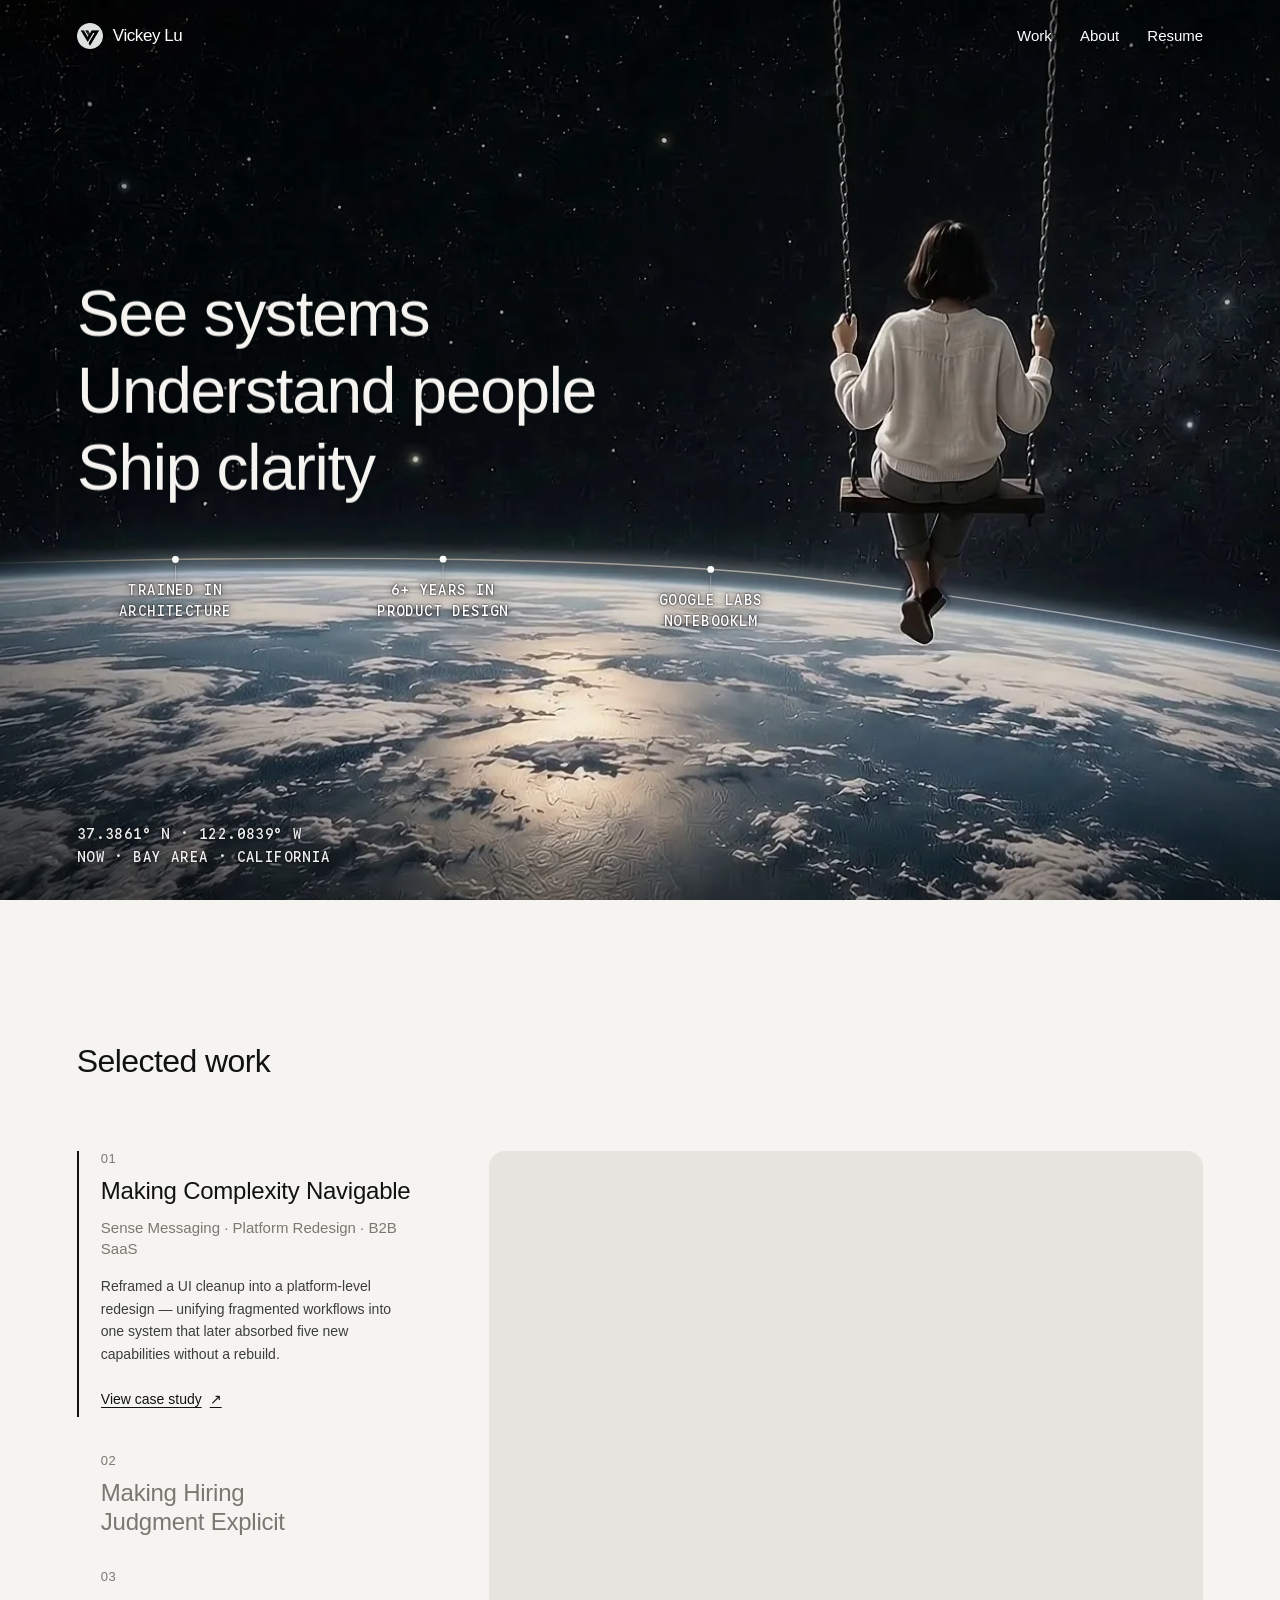
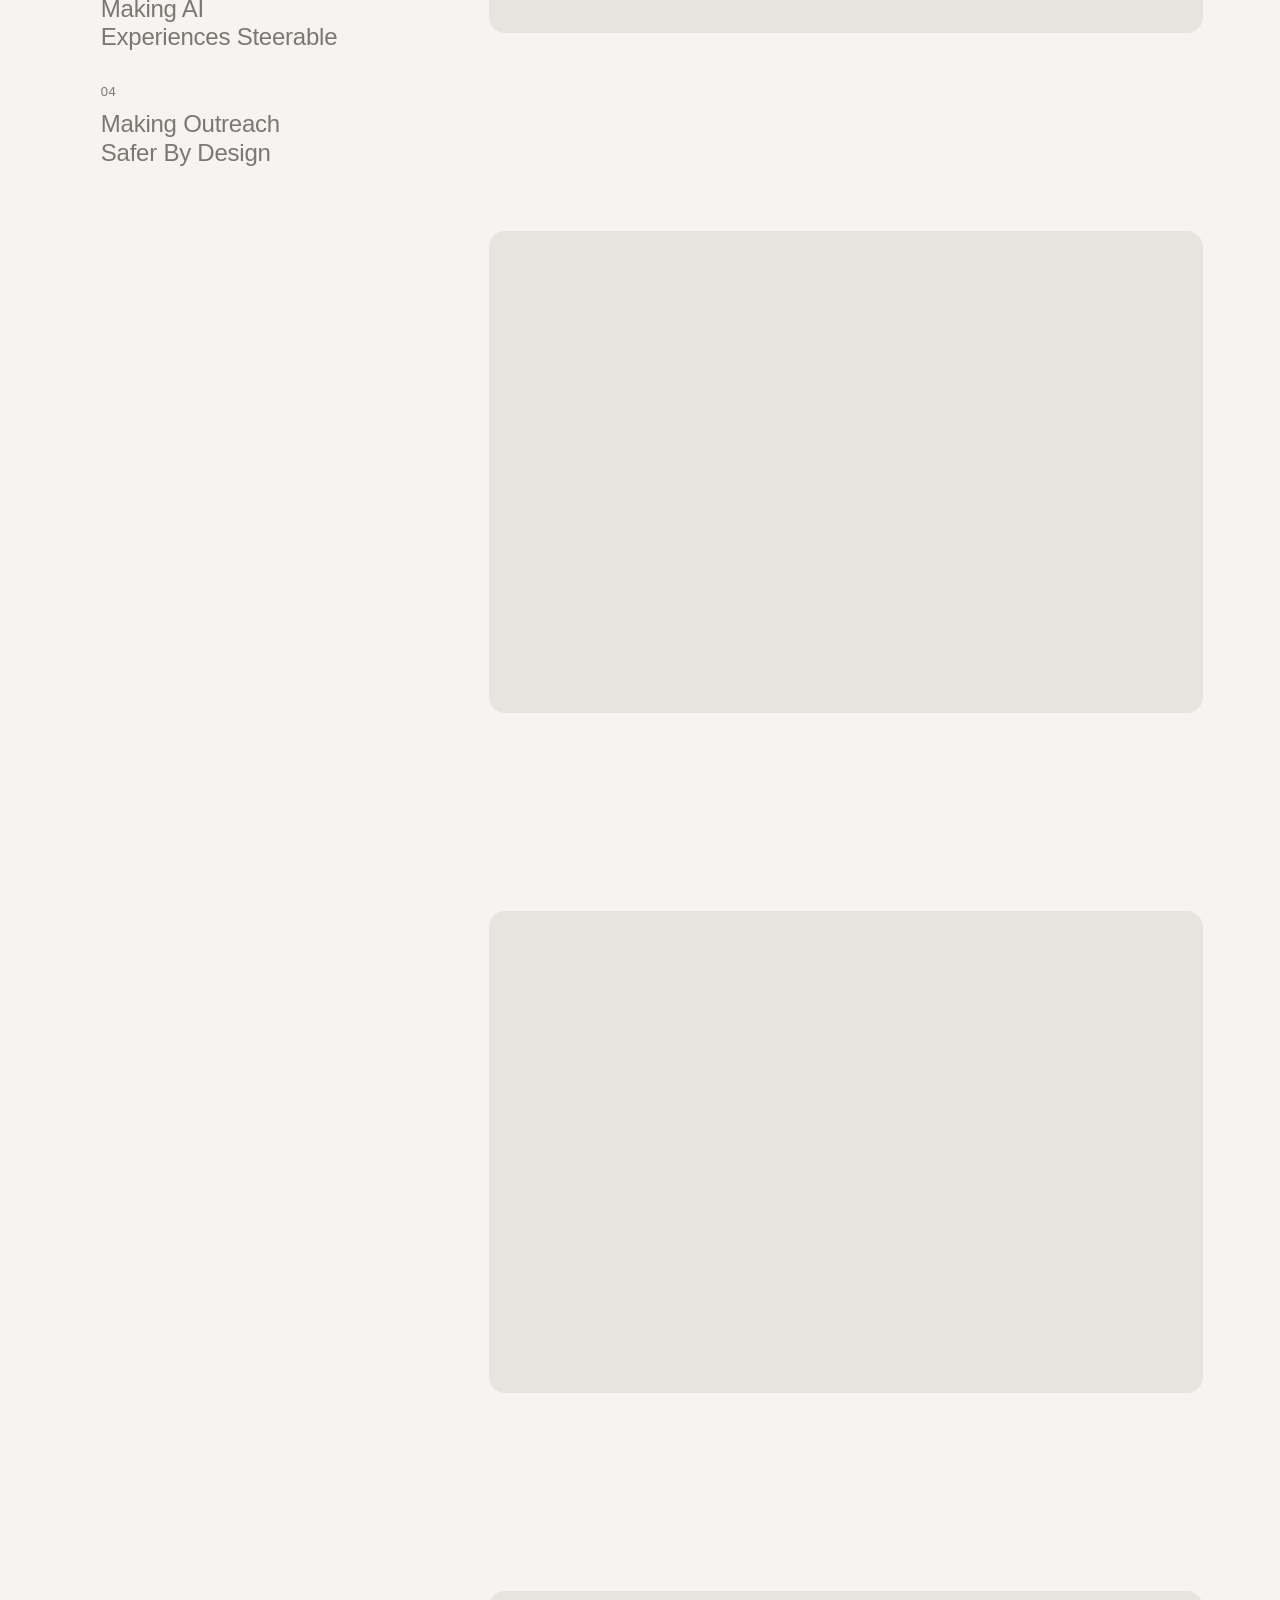
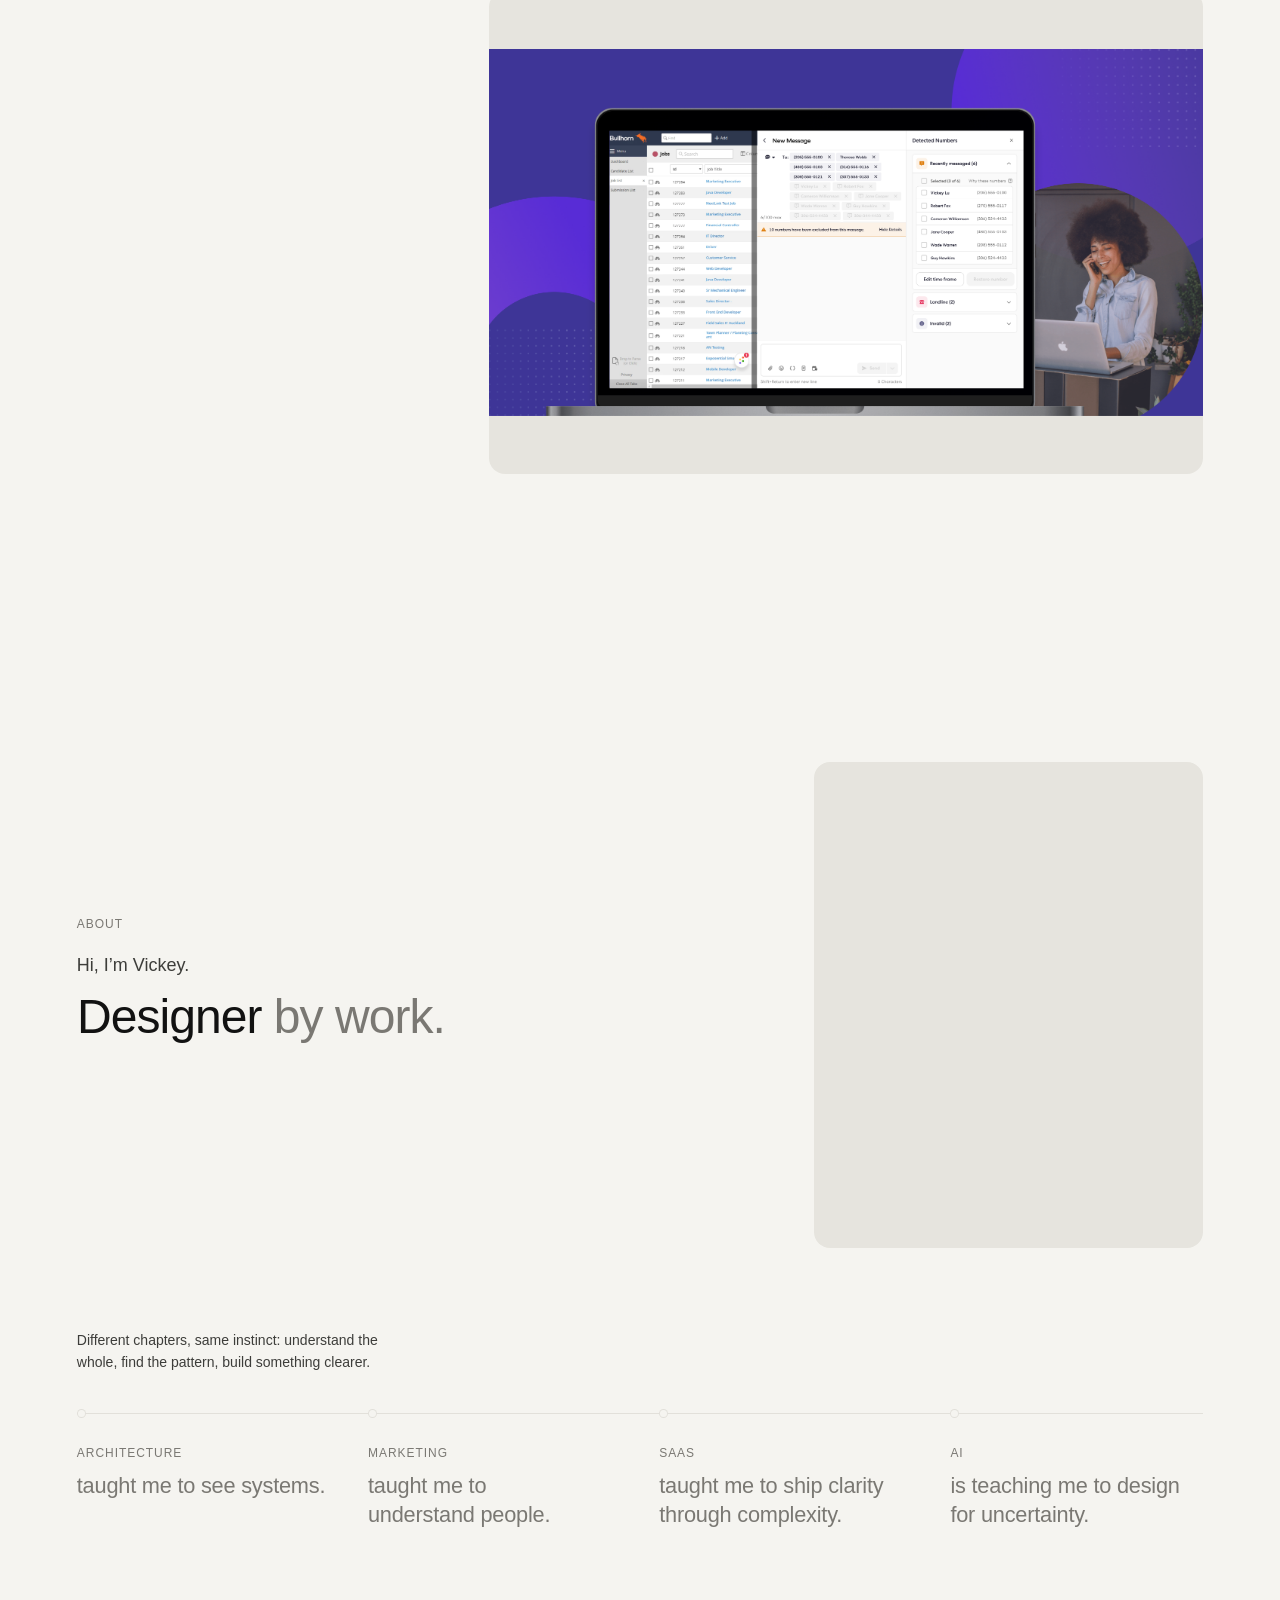
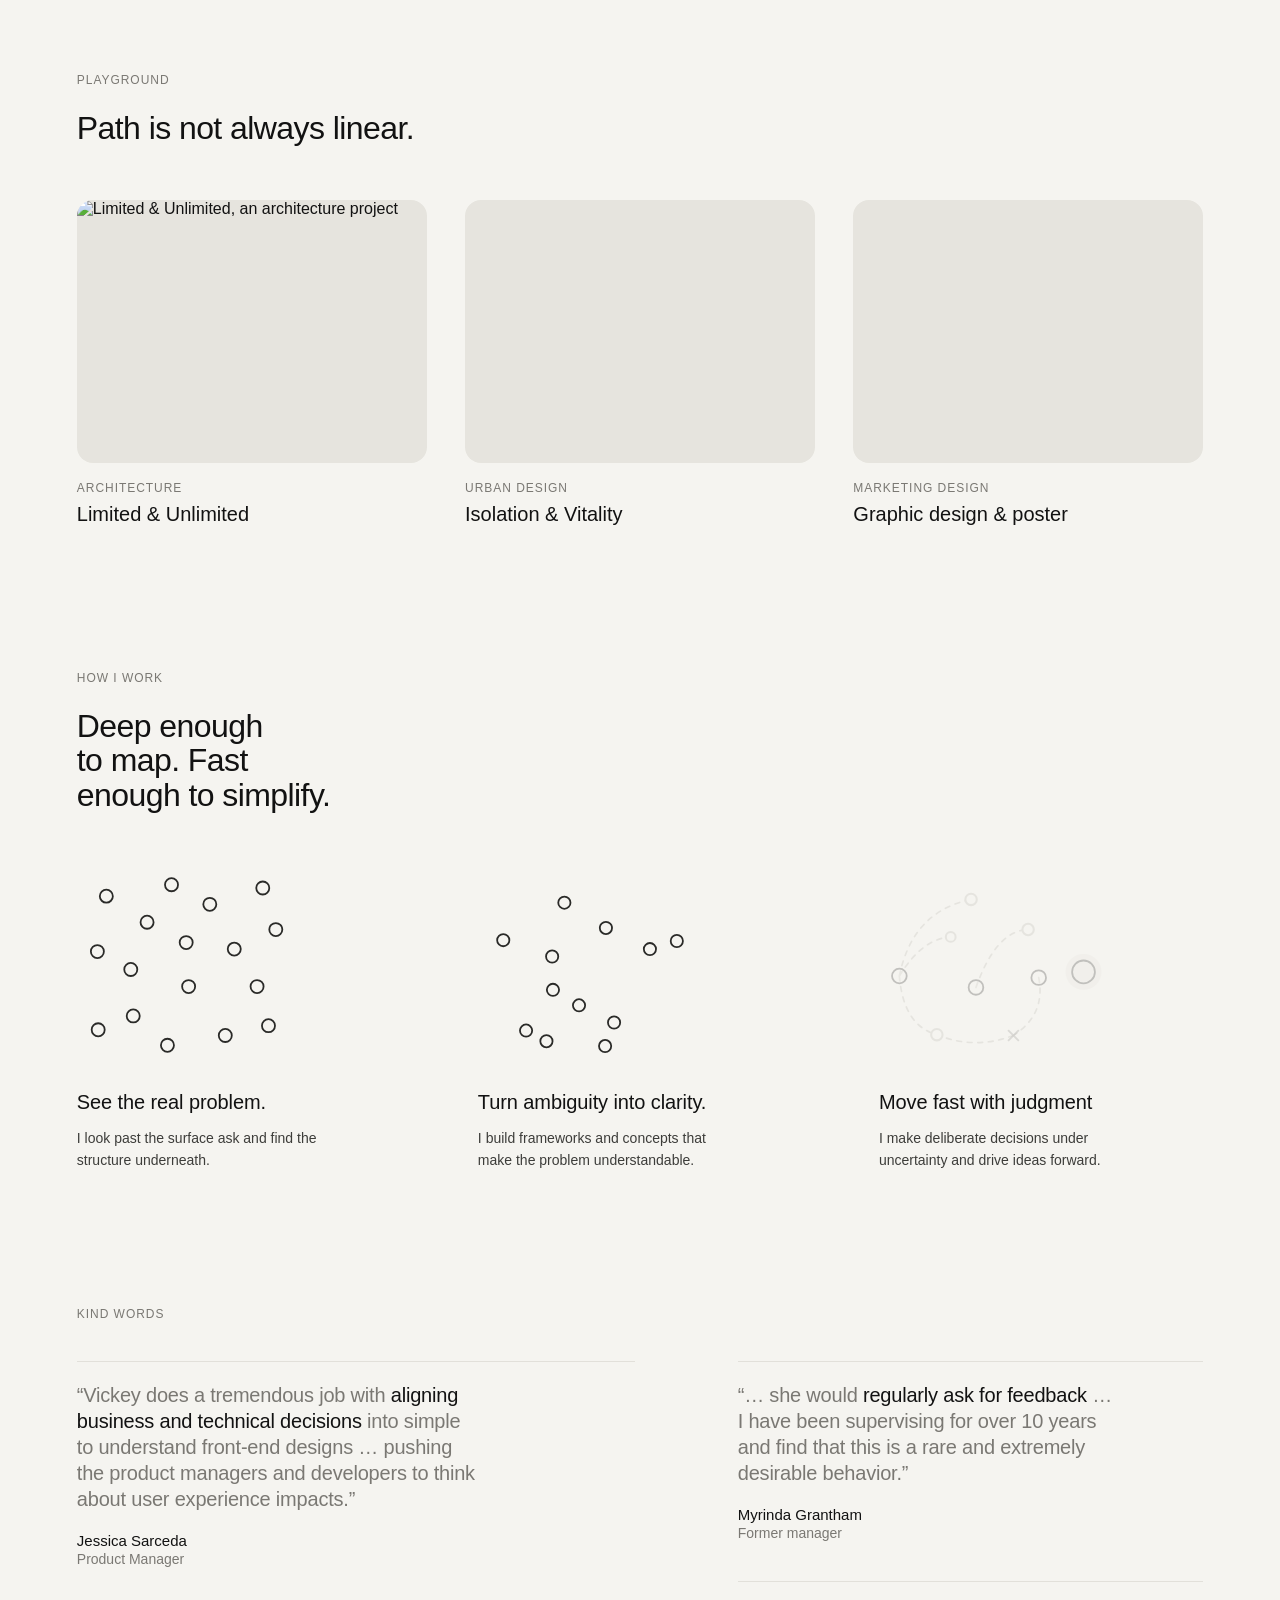
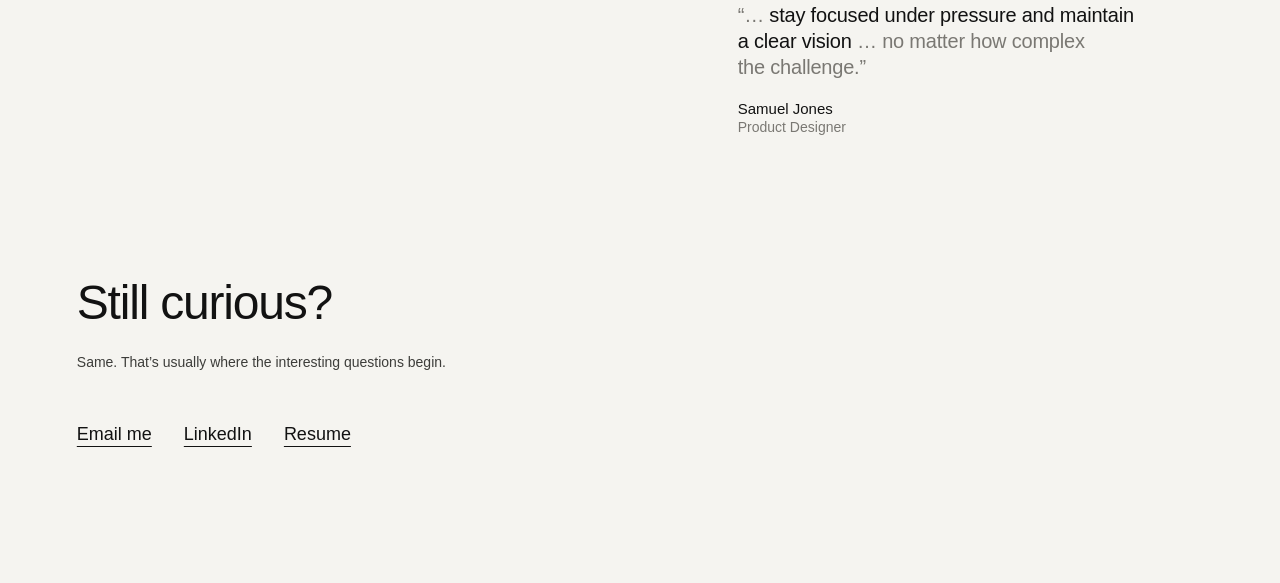
==== commit f6bd4d8b: "Merge remote-tracking branch 'origin/new-site' into new-site # Conflicts: #	index.html" ====
--- a/index.html
+++ b/index.html
@@ -18,7 +18,7 @@
   <link rel="stylesheet" href="styles.css?v=consistency-1">
   <link rel="stylesheet" href="selected-work.css?v=consistency-1">
   <link rel="stylesheet" href="testimonial.css?v=consistency-1">
-  <link rel="stylesheet" href="about.css?v=8">
+  <link rel="stylesheet" href="about.css?v=9">
   <link rel="stylesheet" href="hero-space.css?v=quiet-stars-1">
 </head>
 <body>
@@ -208,9 +208,9 @@
       <p class="eyebrow">Playground</p>
       <h2 id="playground-heading">Path is not always linear.</h2>
       <ul class="play-row">
-        <li class="play-item"><div class="play-media is-placeholder" role="img" aria-label="Architecture project image (coming soon)"></div><p class="play-kind">Architecture</p><p class="play-title">Limited &amp; Unlimited</p></li>
-        <li class="play-item"><div class="play-media is-placeholder" role="img" aria-label="Urban design project image (coming soon)"></div><p class="play-kind">Urban design</p><p class="play-title">Isolation &amp; Vitality</p></li>
-        <li class="play-item"><div class="play-media is-placeholder" role="img" aria-label="Marketing design project image (coming soon)"></div><p class="play-kind">Marketing design</p><p class="play-title">Graphic design &amp; poster</p></li>
+        <li class="play-item"><a class="play-link" href="https://www.vickeydesign.com/works/architectural-design" target="_blank" rel="noopener noreferrer"><div class="play-media"><img src="https://cdn.prod.website-files.com/6179f4ae65e27772c0980fd0/6179f4ae65e2776bf2981090_Vickey%27s%20Portfolio%20NEW_Page_09%20Copy.png" alt="Limited &amp; Unlimited, an architecture project" loading="lazy" decoding="async"></div><p class="play-kind">Architecture</p><p class="play-title">Limited &amp; Unlimited</p></a></li>
+        <li class="play-item"><a class="play-link" href="https://www.vickeydesign.com/works/urban-design" target="_blank" rel="noopener noreferrer"><div class="play-media is-placeholder" role="img" aria-label="Urban design project image (coming soon)"></div><p class="play-kind">Urban design</p><p class="play-title">Isolation &amp; Vitality</p></a></li>
+        <li class="play-item"><a class="play-link" href="https://www.vickeydesign.com/works/marketing-design" target="_blank" rel="noopener noreferrer"><div class="play-media is-placeholder" role="img" aria-label="Marketing design project image (coming soon)"></div><p class="play-kind">Marketing design</p><p class="play-title">Graphic design &amp; poster</p></a></li>
       </ul>
     </section>
 
--- a/about.css
+++ b/about.css
@@ -76,12 +76,17 @@
   gap: clamp(24px, 3vw, 40px);
 }
 .play-item { min-width: 0; }
+.play-link { display: block; color: inherit; text-decoration: none; border-radius: 16px; }
+.play-link:focus-visible { outline: 2px solid var(--ink); outline-offset: 6px; }
+.play-media { border-radius: 16px; background: var(--soft); }
+.play-media img { display: block; width: 100%; height: 100%; object-fit: cover; }
 .play-media { aspect-ratio: 4 / 3; overflow: hidden; }
 .play-kind { margin: 18px 0 6px; font-size: 12px; font-weight: 500; letter-spacing: .08em; text-transform: uppercase; color: var(--muted); }
 .play-title { margin: 0; font-size: 20px; line-height: 1.3; transition: color .2s ease; }
 @media (hover: hover) and (pointer: fine) {
   .play-media > * { transition: transform .5s cubic-bezier(.2, .7, .2, 1); }
-  .play-item:hover .play-media > * { transform: scale(1.03); }
+  .play-link:hover .play-media > * { transform: scale(1.03); }
+  .play-link:hover .play-title { color: var(--muted); }
 }
 
 /* ---------- Contact ---------- */
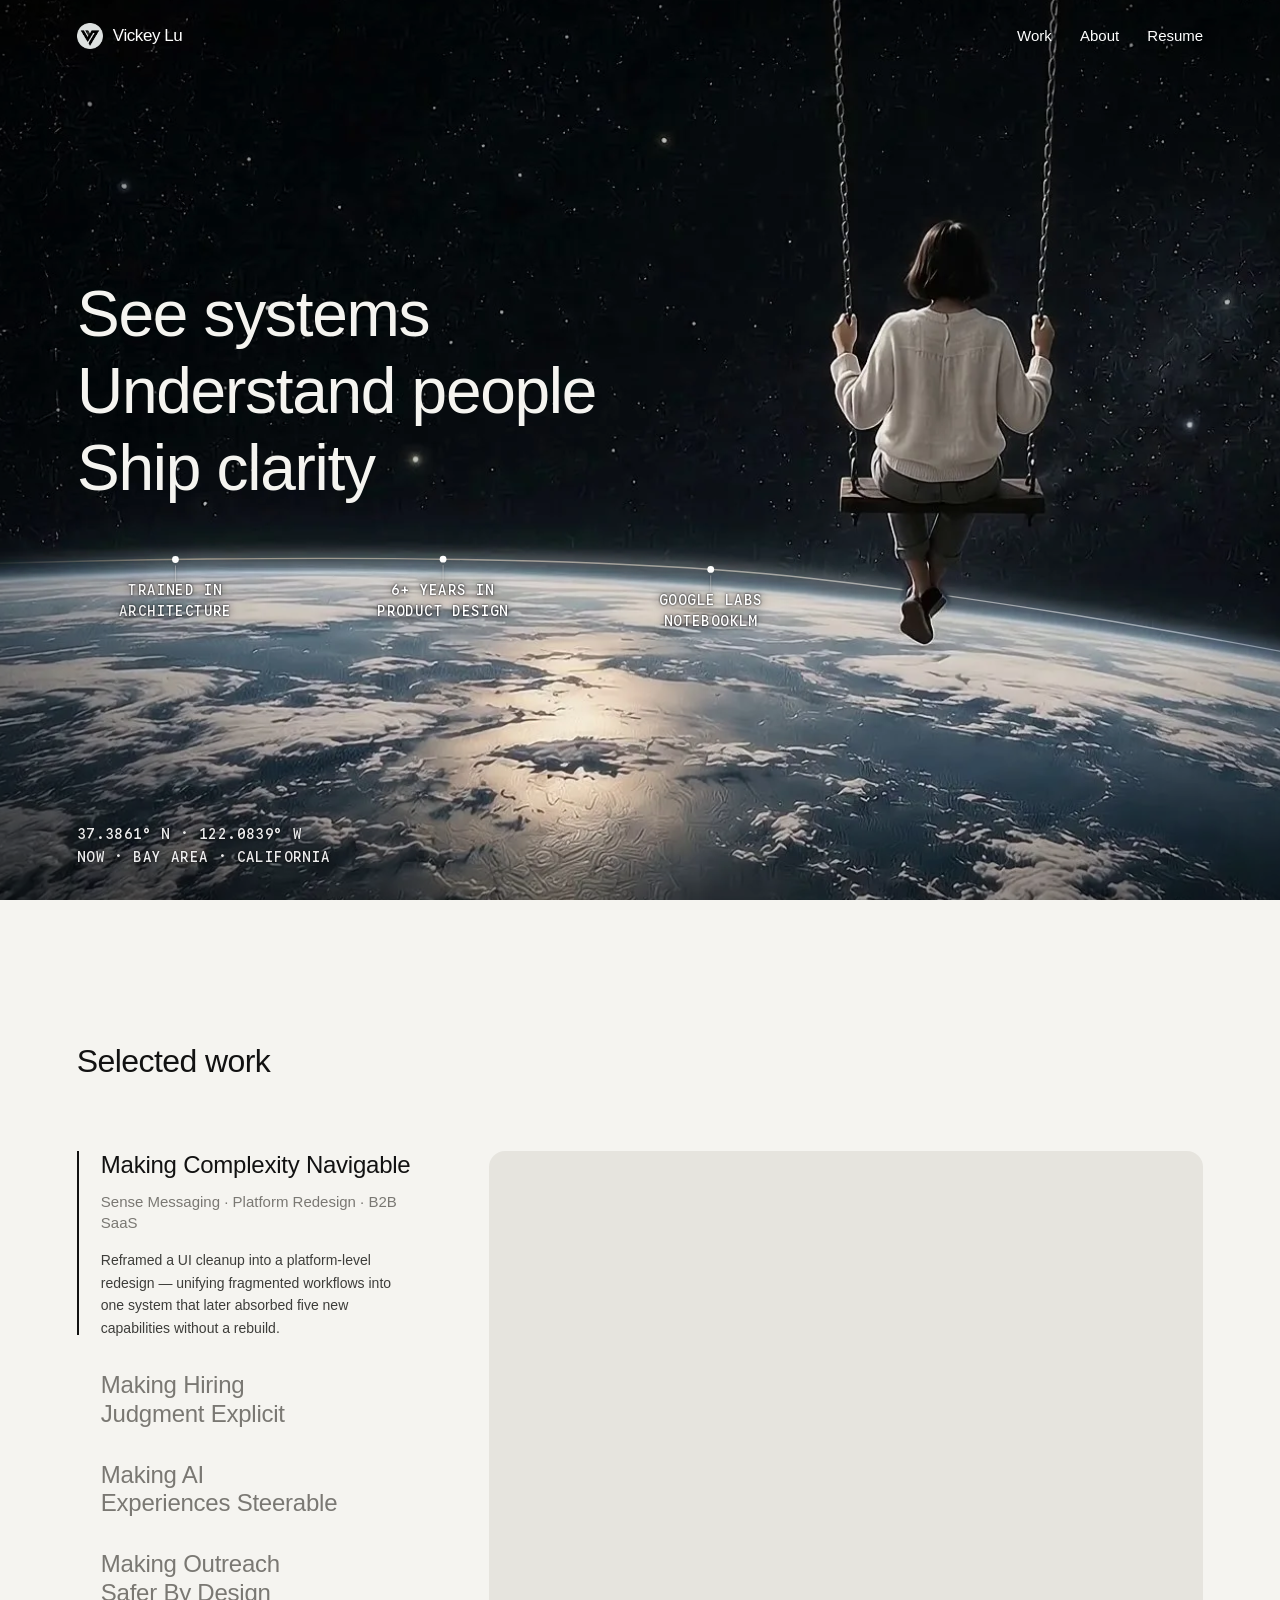
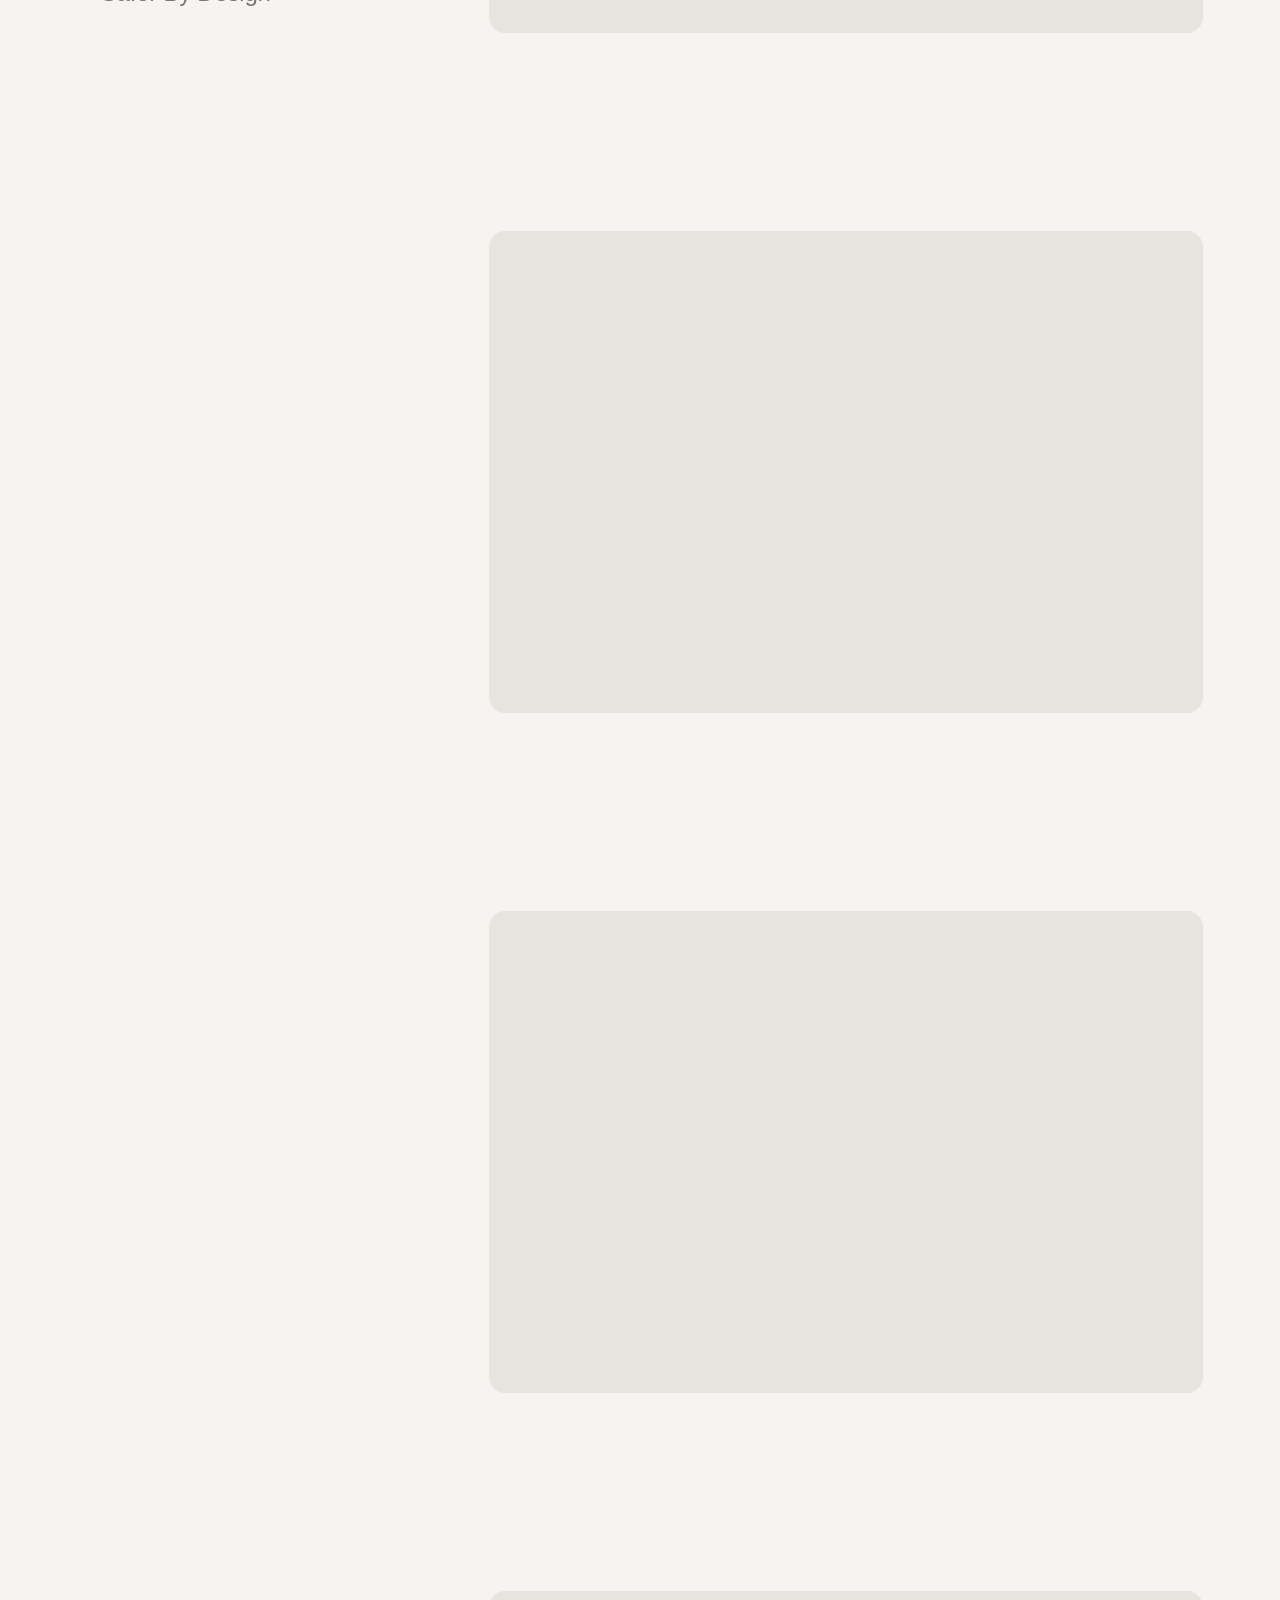
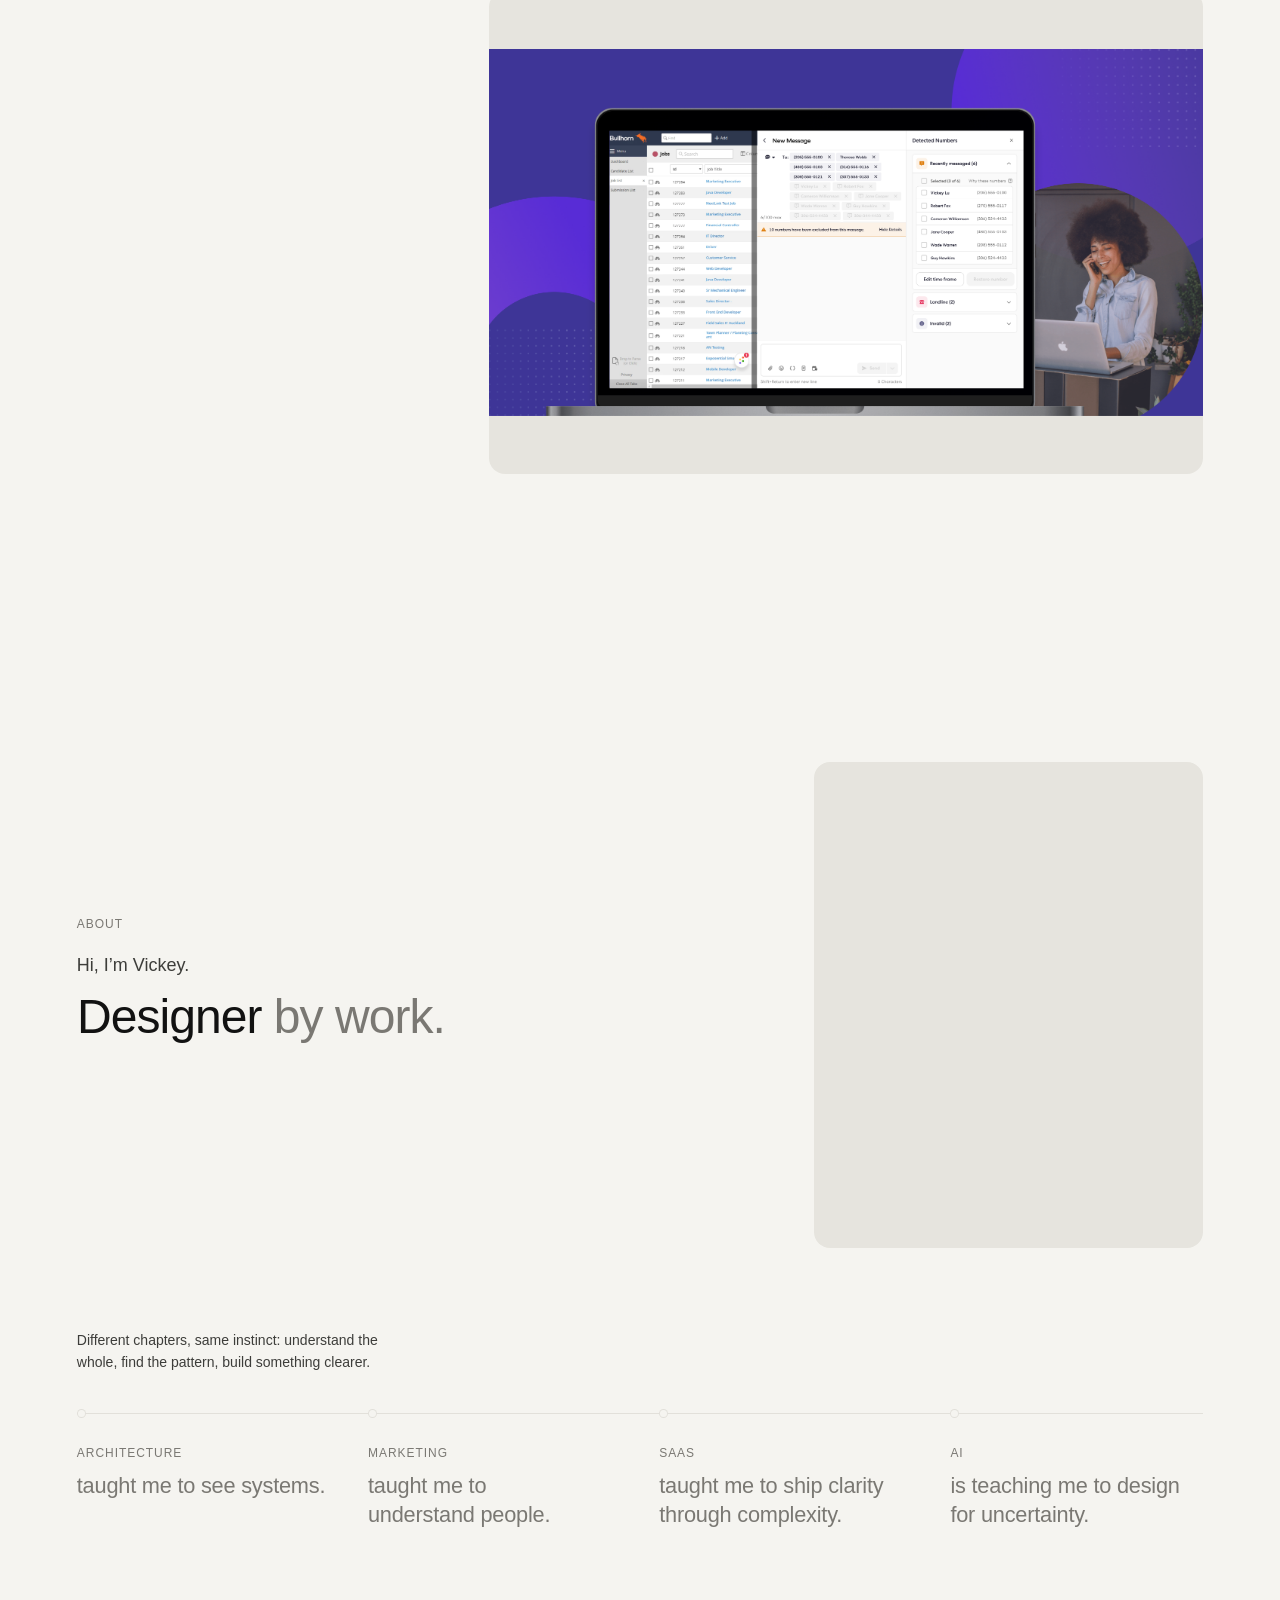
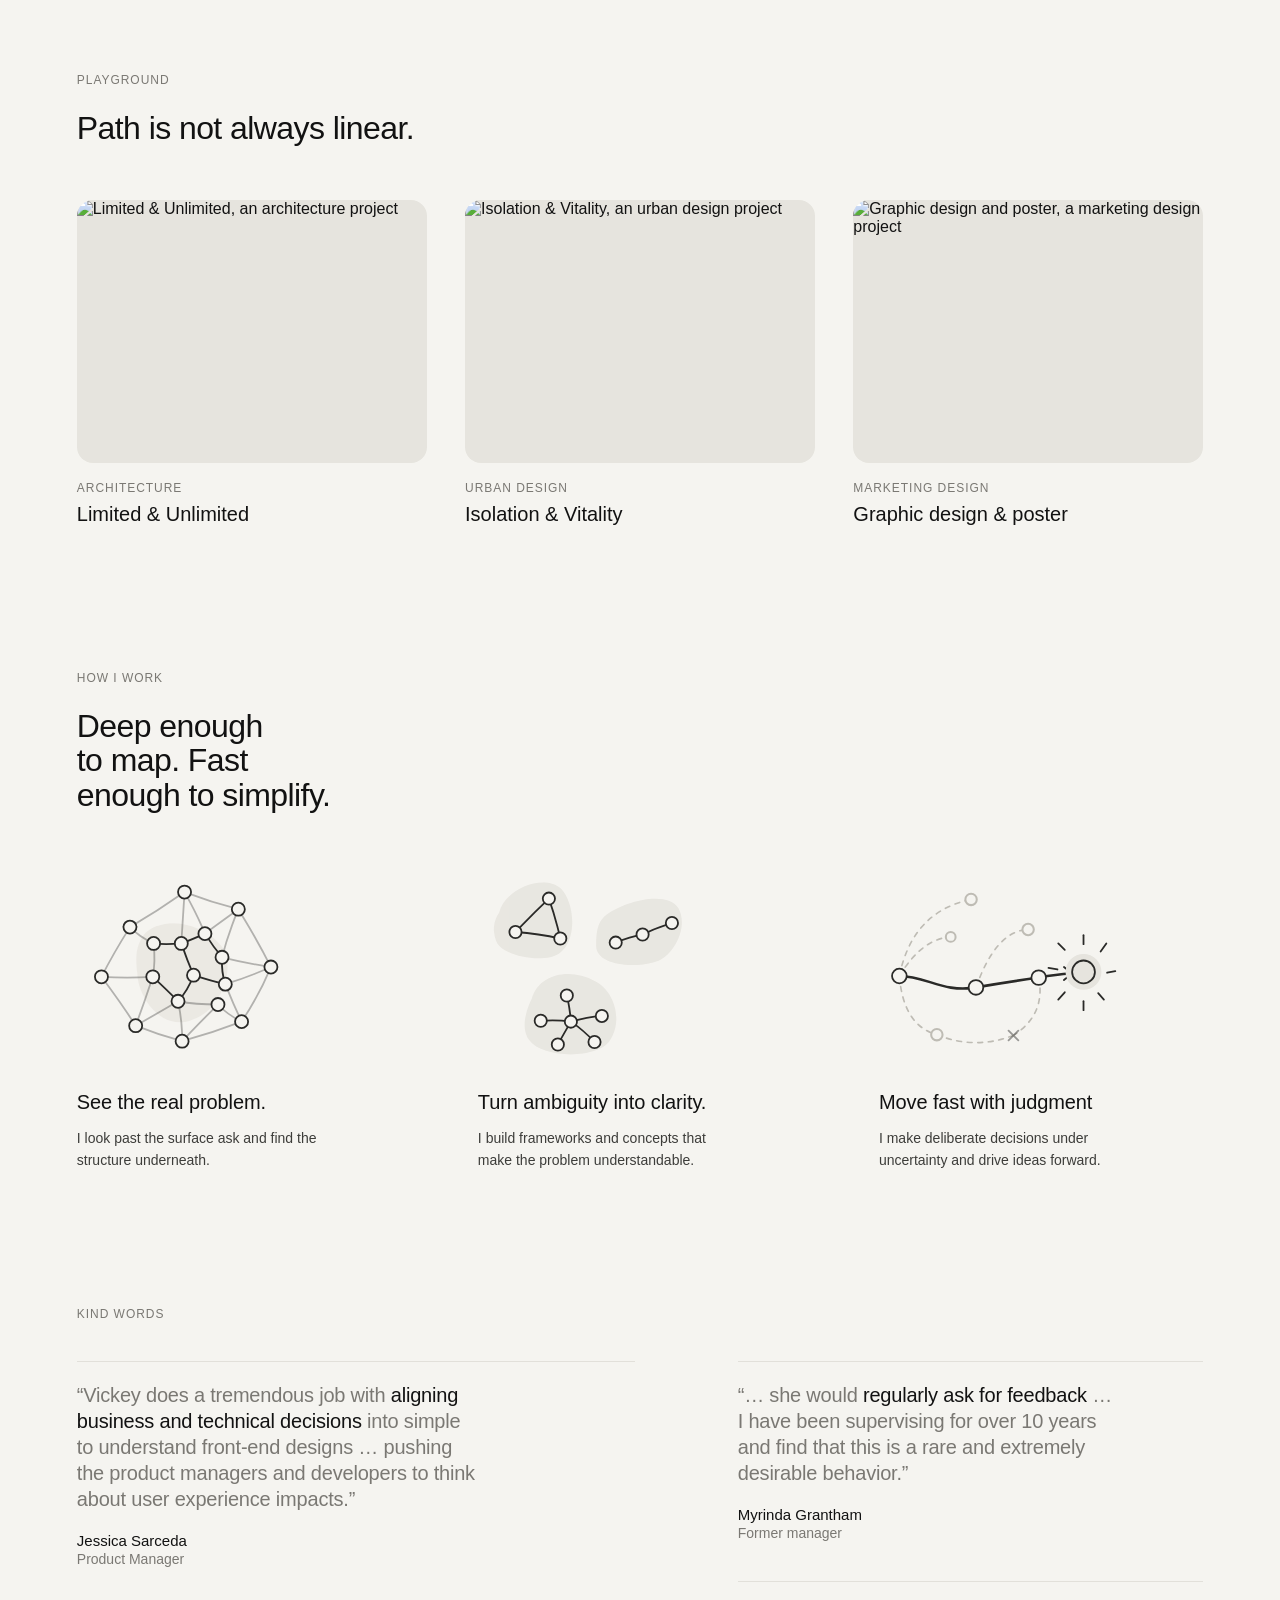
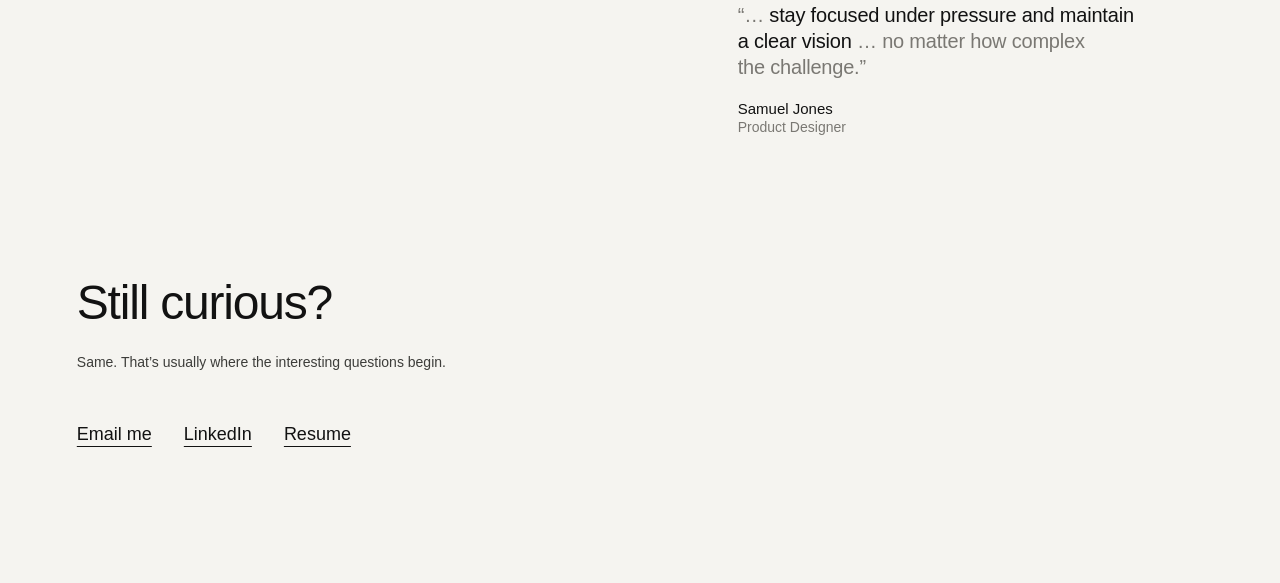
==== commit fcb2b7c7: "Add Playground covers and simplify selected work labels" ====
--- a/index.html
+++ b/index.html
@@ -16,7 +16,7 @@
   <link rel="preload" as="image" href="assets/hero/poster.webp">
   <link rel="preload" as="image" href="assets/hero/matte.webp">
   <link rel="stylesheet" href="styles.css?v=consistency-1">
-  <link rel="stylesheet" href="selected-work.css?v=consistency-1">
+  <link rel="stylesheet" href="selected-work.css?v=work-labels-clean-1">
   <link rel="stylesheet" href="testimonial.css?v=consistency-1">
   <link rel="stylesheet" href="about.css?v=9">
   <link rel="stylesheet" href="hero-space.css?v=quiet-stars-1">
@@ -111,14 +111,12 @@
         <div class="work-projects">
           <article class="work-project" id="work-project-01" aria-label="Sense Messaging case study">
             <header class="work-project-info">
-              <p class="work-number">01</p>
               <h3 class="work-title">
                 <a href="https://www.figma.com/deck/ar0ZbLyRXUmjcRz6WpgaEr/2026-sense?kind=deck&amp;node-id=1-121" target="_blank" rel="noopener noreferrer">Making Complexity Navigable</a>
               </h3>
               <div class="work-project-details">
                 <p class="work-company">Sense Messaging · Platform Redesign · B2B SaaS</p>
                 <p class="work-description">Reframed a UI cleanup into a platform-level redesign — unifying fragmented workflows into one system that later absorbed five new capabilities without a rebuild.</p>
-                <a class="work-project-cta" href="https://www.figma.com/deck/ar0ZbLyRXUmjcRz6WpgaEr/2026-sense?kind=deck&amp;node-id=1-121" target="_blank" rel="noopener noreferrer">View case study <span aria-hidden="true">↗</span></a>
               </div>
             </header>
             <a class="work-visual-link" href="https://www.figma.com/deck/ar0ZbLyRXUmjcRz6WpgaEr/2026-sense?kind=deck&amp;node-id=1-121" target="_blank" rel="noopener noreferrer" aria-label="View the Sense Messaging case study in Figma Slides (opens in a new tab)">
@@ -137,12 +135,10 @@
           </article>
           <article class="work-project" id="work-project-02" aria-label="Moka Eva AI Talent Search Agent case study">
             <header class="work-project-info">
-              <p class="work-number">02</p>
               <h3 class="work-title">Making Hiring Judgment Explicit</h3>
               <div class="work-project-details">
                 <p class="work-company">Moka Eva · AI Talent Search Agent · 0→1</p>
                 <p class="work-description">Led the end-to-end design of an AI talent search agent that helps recruiters discover the right talent — even when they can’t fully articulate what “good” looks like upfront.</p>
-                <p class="work-project-status">Overview only</p>
               </div>
             </header>
             <figure class="work-visual">
@@ -151,12 +147,10 @@
           </article>
           <article class="work-project" id="work-project-03" aria-label="NotebookLM AI Product Design case study">
             <header class="work-project-info">
-              <p class="work-number">03</p>
               <h3 class="work-title">Making AI Experiences Steerable</h3>
               <div class="work-project-details">
                 <p class="work-company">NotebookLM · Google Labs · AI Product Design</p>
                 <p class="work-description">Designed key AI-native experiences that shape how people navigate and control what NotebookLM generates and remembers — from multi-episode audio to playback queues and memory personalization.</p>
-                <p class="work-project-status">Overview only</p>
               </div>
             </header>
             <figure class="work-visual">
@@ -165,12 +159,10 @@
           </article>
           <article class="work-project" id="work-project-04" aria-label="Broadcast Suppression Trust and Safety case study">
             <header class="work-project-info">
-              <p class="work-number">04</p>
               <h3 class="work-title">Making Outreach Safer By Design</h3>
               <div class="work-project-details">
                 <p class="work-company">Broadcast Suppression · Trust &amp; Safety · B2B SaaS</p>
                 <p class="work-description">Designed safeguards against excessive candidate messaging to address fatigue and compliance risks — balancing recruiter speed with admin oversight.</p>
-                <p class="work-project-status">Overview only</p>
               </div>
             </header>
             <figure class="work-visual">
@@ -209,8 +201,8 @@
       <h2 id="playground-heading">Path is not always linear.</h2>
       <ul class="play-row">
         <li class="play-item"><a class="play-link" href="https://www.vickeydesign.com/works/architectural-design" target="_blank" rel="noopener noreferrer"><div class="play-media"><img src="https://cdn.prod.website-files.com/6179f4ae65e27772c0980fd0/6179f4ae65e2776bf2981090_Vickey%27s%20Portfolio%20NEW_Page_09%20Copy.png" alt="Limited &amp; Unlimited, an architecture project" loading="lazy" decoding="async"></div><p class="play-kind">Architecture</p><p class="play-title">Limited &amp; Unlimited</p></a></li>
-        <li class="play-item"><a class="play-link" href="https://www.vickeydesign.com/works/urban-design" target="_blank" rel="noopener noreferrer"><div class="play-media is-placeholder" role="img" aria-label="Urban design project image (coming soon)"></div><p class="play-kind">Urban design</p><p class="play-title">Isolation &amp; Vitality</p></a></li>
-        <li class="play-item"><a class="play-link" href="https://www.vickeydesign.com/works/marketing-design" target="_blank" rel="noopener noreferrer"><div class="play-media is-placeholder" role="img" aria-label="Marketing design project image (coming soon)"></div><p class="play-kind">Marketing design</p><p class="play-title">Graphic design &amp; poster</p></a></li>
+        <li class="play-item"><a class="play-link" href="https://www.vickeydesign.com/works/urban-design" target="_blank" rel="noopener noreferrer"><div class="play-media"><img src="https://cdn.prod.website-files.com/6179f4ae65e27772c0980fd0/6179f4ae65e277016598105b_Rectangle%20115.png" alt="Isolation &amp; Vitality, an urban design project" loading="lazy" decoding="async"></div><p class="play-kind">Urban design</p><p class="play-title">Isolation &amp; Vitality</p></a></li>
+        <li class="play-item"><a class="play-link" href="https://www.vickeydesign.com/works/marketing-design" target="_blank" rel="noopener noreferrer"><div class="play-media"><img src="https://cdn.prod.website-files.com/6179f4ae65e27772c0980fd0/6179f4ae65e277b64298108f_profolio%20DESIGN%20NEW%20copy_Page_19.png" alt="Graphic design and poster, a marketing design project" loading="lazy" decoding="async"></div><p class="play-kind">Marketing design</p><p class="play-title">Graphic design &amp; poster</p></a></li>
       </ul>
     </section>
 
@@ -333,7 +325,7 @@
   </main>
   <script src="nav.js" defer></script>
   <script src="script.js?v=scroll-replay-2"></script>
-  <script src="selected-work.js?v=project-01-copy-1" defer></script>
+  <script src="selected-work.js?v=no-project-numbers-1" defer></script>
   <script src="testimonial.js?v=auto-2" defer></script>
   <script src="hero-space.js?v=labels-14px-1" defer></script>
   <script src="hero-stars.js?v=1" defer></script>
--- a/selected-work.css
+++ b/selected-work.css
@@ -106,7 +106,6 @@
   text-decoration: underline;
   text-underline-offset: .2em;
 }
-.selected-work .work-project-status { margin: 20px 0 0; color: var(--muted); font-size: 14px; line-height: 1.6; }
 .selected-work .work-project-cta span { transition: transform 180ms var(--work-ease); }
 .selected-work .work-visual-link {
   display: block;
@@ -246,7 +245,6 @@
   }
   .selected-work .work-index-details > div { min-height: 0; overflow: hidden; }
   .selected-work .work-index-item.is-current .work-index-details { grid-template-rows: 1fr; opacity: 1; }
-  .selected-work .work-index-item:not(.is-current) .work-project-cta { visibility: hidden; }
   .selected-work[data-keyboard] .work-index * { transition: none; }
 }
 
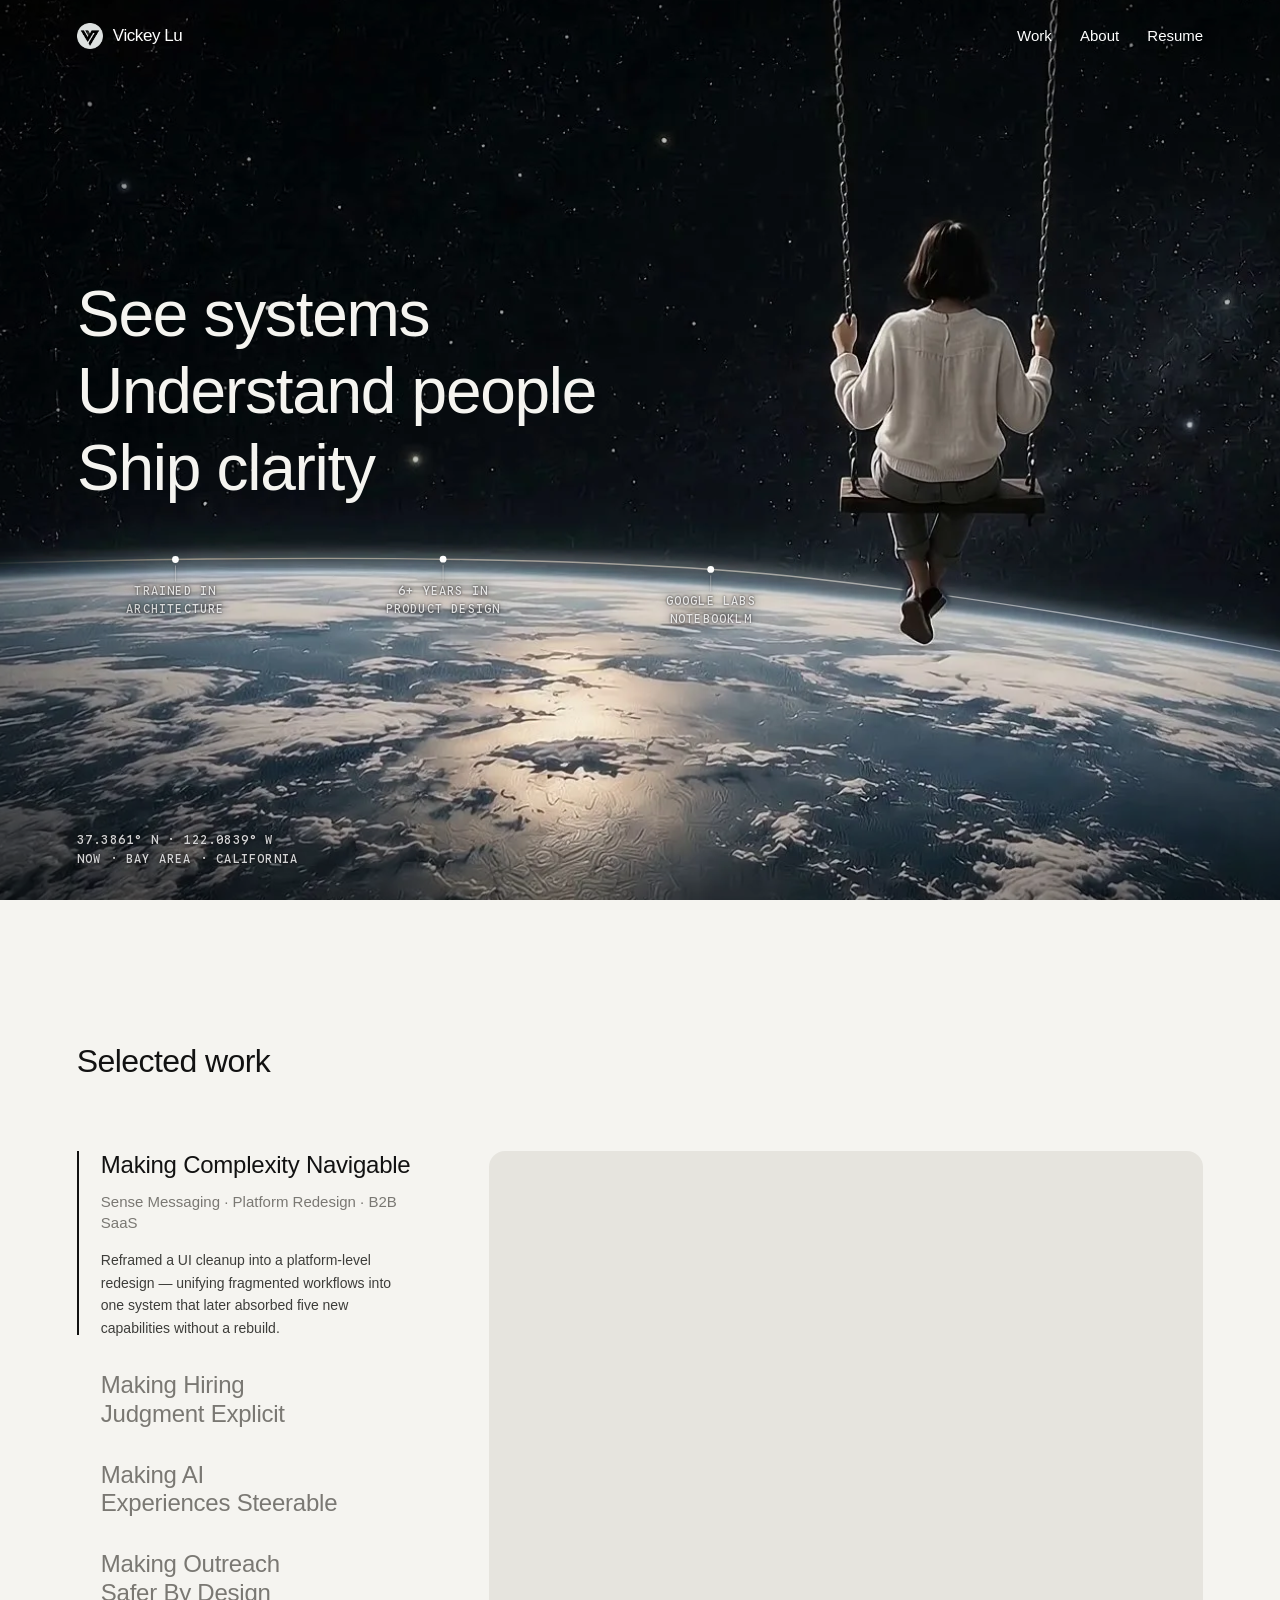
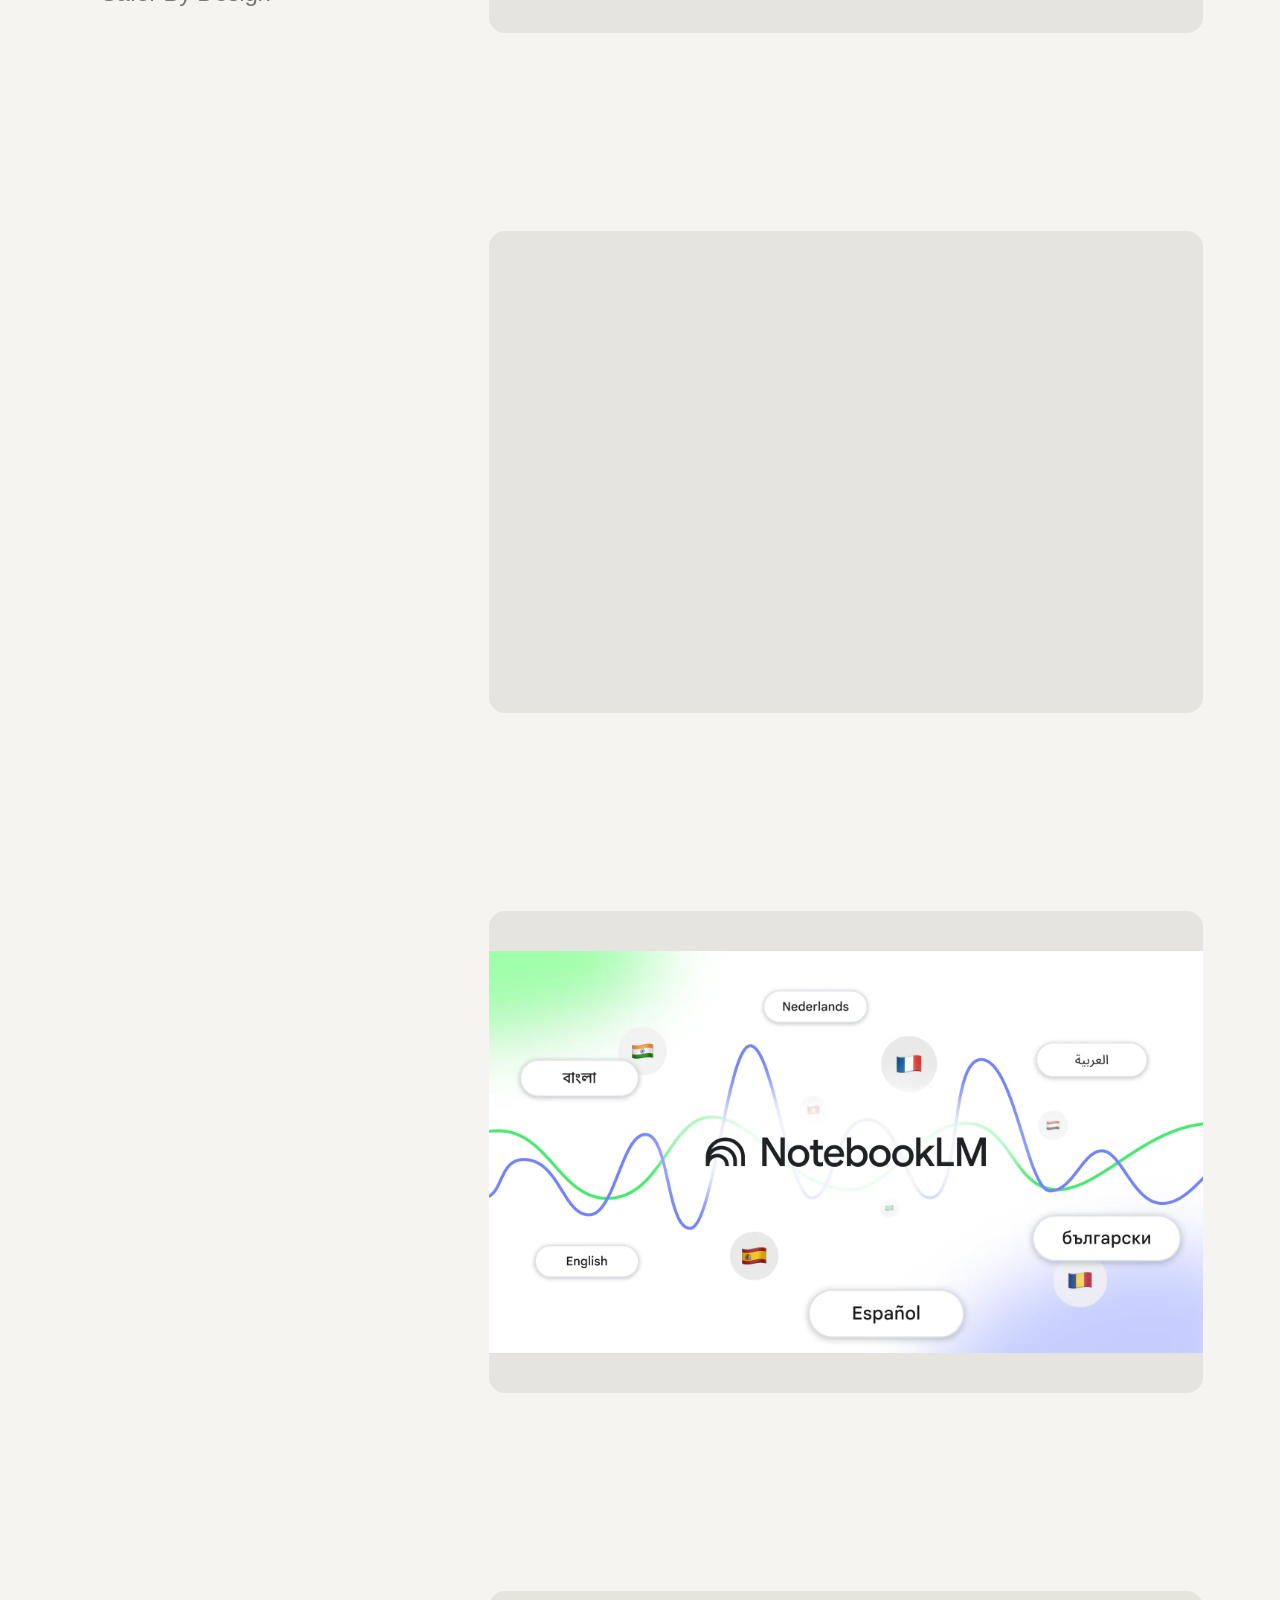
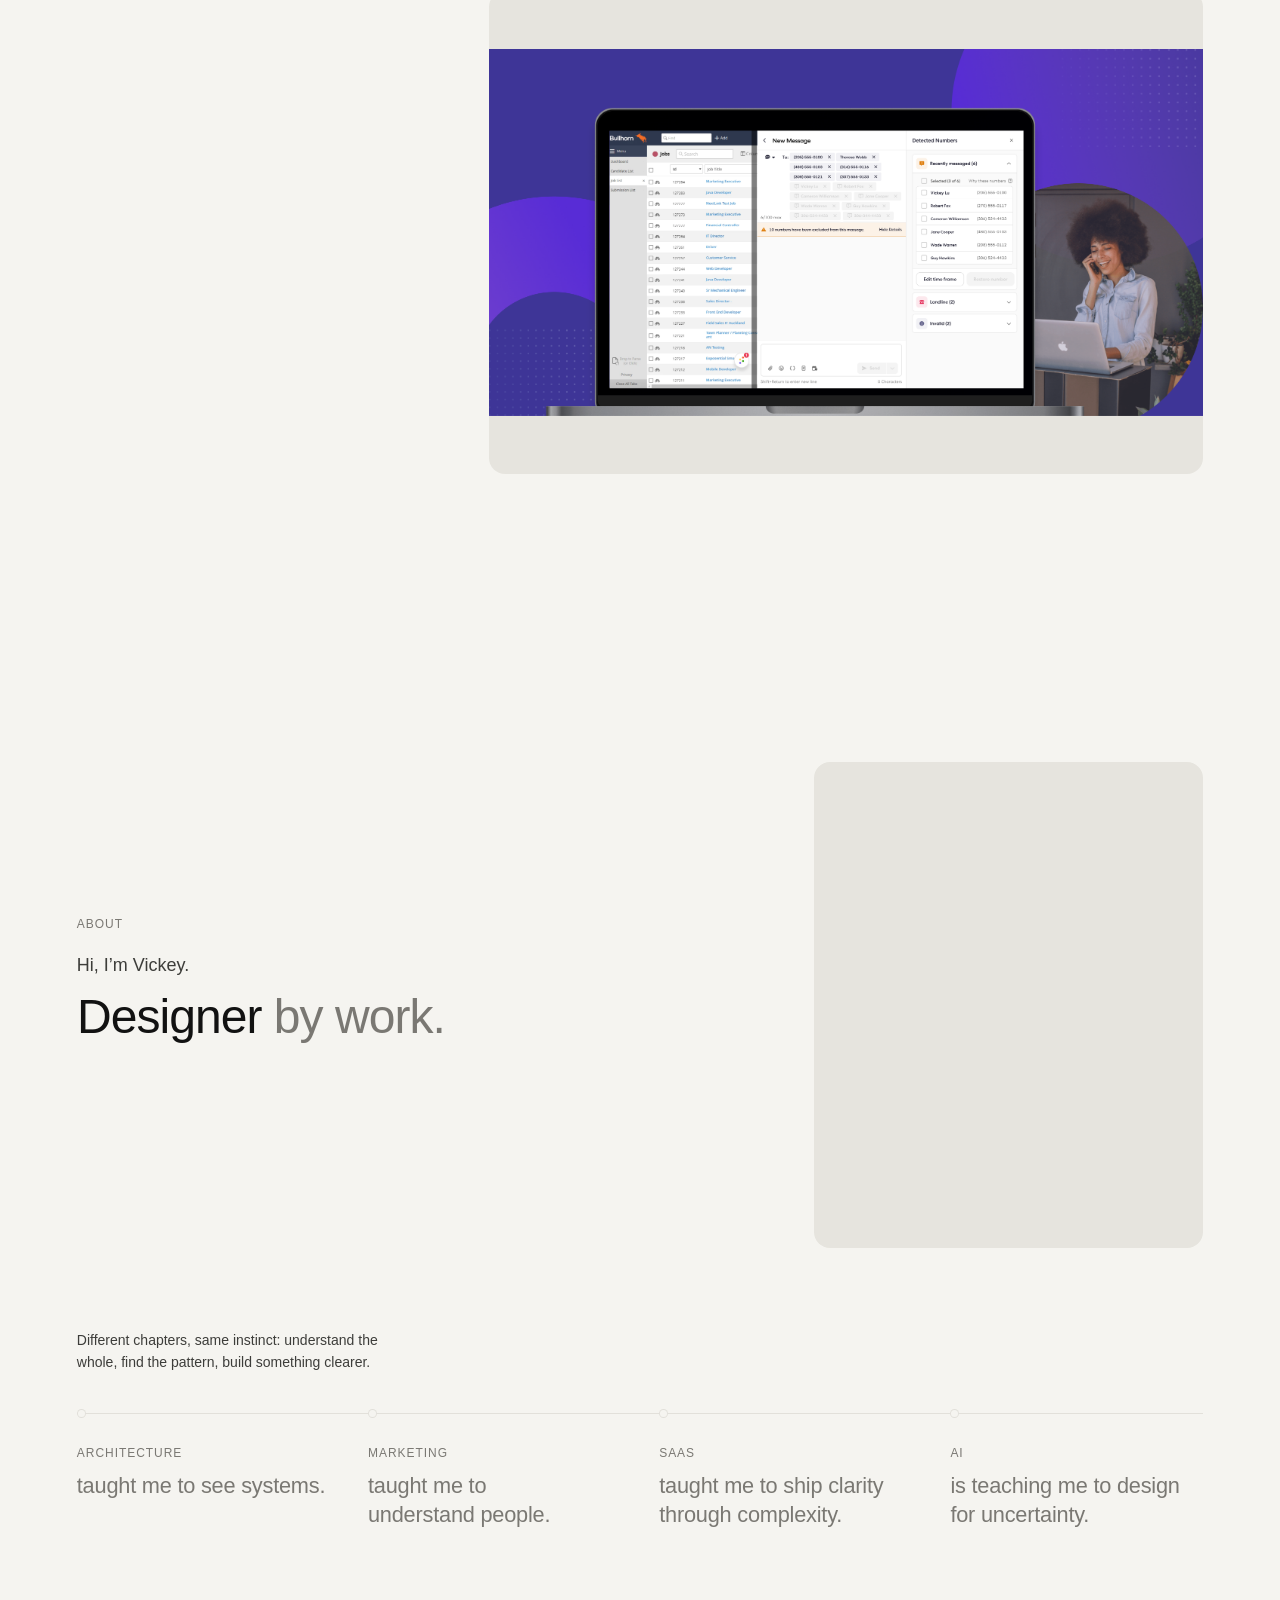
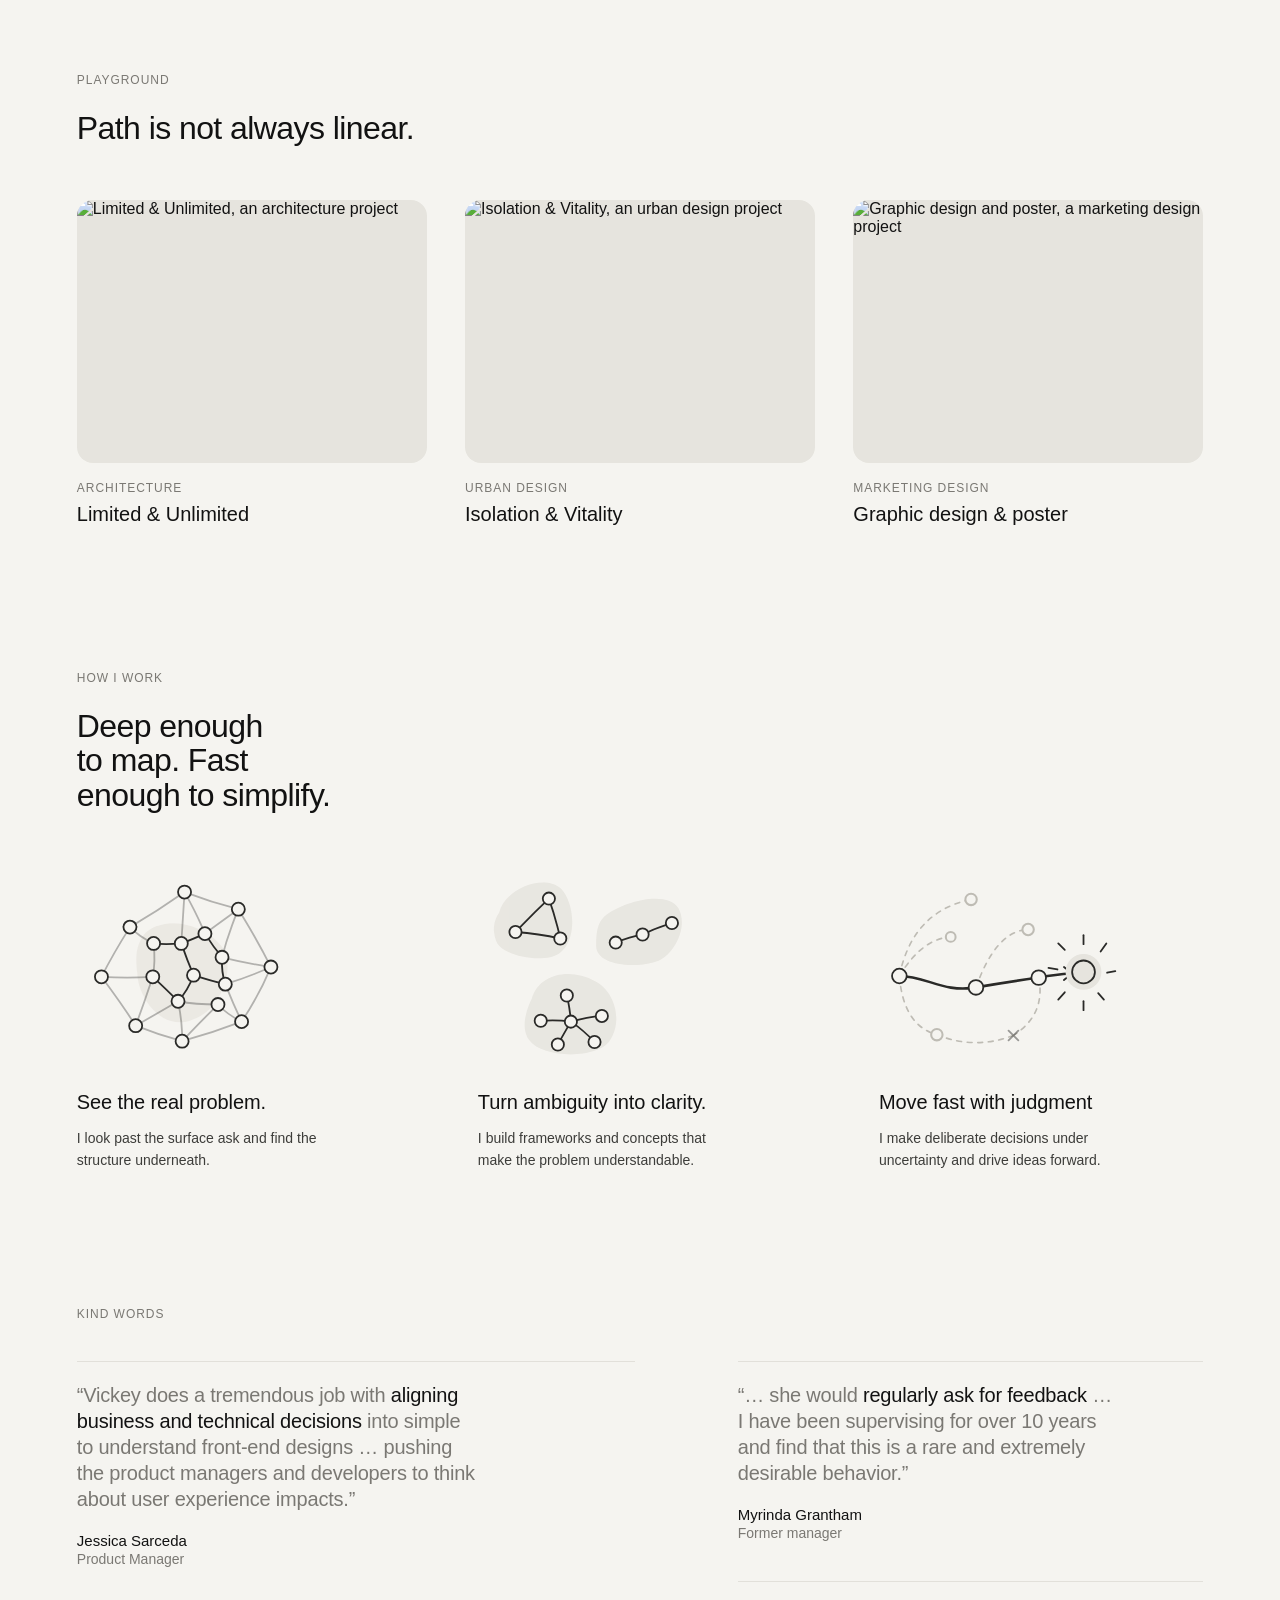
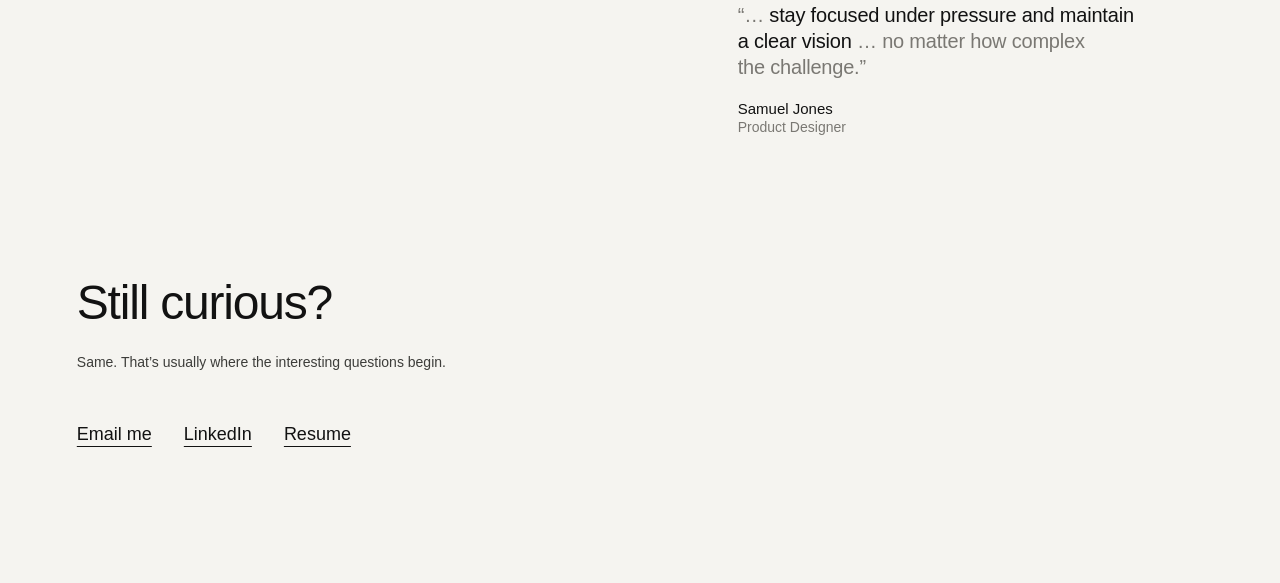
==== commit 94e58dd0: "Hero: stops and corner text 12px at 82% white, secondary to the title Co-Authored-By: Claude Opus 5." ====
--- a/index.html
+++ b/index.html
@@ -19,7 +19,7 @@
   <link rel="stylesheet" href="selected-work.css?v=work-labels-clean-1">
   <link rel="stylesheet" href="testimonial.css?v=consistency-1">
   <link rel="stylesheet" href="about.css?v=9">
-  <link rel="stylesheet" href="hero-space.css?v=quiet-stars-1">
+  <link rel="stylesheet" href="hero-space.css?v=labels-12">
 </head>
 <body>
   <header class="site-header" data-nav>
@@ -327,7 +327,7 @@
   <script src="script.js?v=scroll-replay-2"></script>
   <script src="selected-work.js?v=no-project-numbers-1" defer></script>
   <script src="testimonial.js?v=auto-2" defer></script>
-  <script src="hero-space.js?v=labels-14px-1" defer></script>
+  <script src="hero-space.js?v=labels-12" defer></script>
   <script src="hero-stars.js?v=1" defer></script>
   <script src="about.js?v=4" defer></script>
 </body>
--- a/hero-space.css
+++ b/hero-space.css
@@ -33,7 +33,7 @@
 .space-horizon .hz-glow { fill: none; stroke: url(#hz-dawn); }
 .space-horizon circle { fill: #fff; }
 .space-labels { filter: drop-shadow(0 0 1px rgba(5, 7, 11, .9)) drop-shadow(0 0 4px rgba(5, 7, 11, .55)); }
-.space-labels text { font-family: var(--hud); font-weight: 500; fill: #fff; letter-spacing: .1em; }
+.space-labels text { font-family: var(--hud); font-weight: 500; fill: rgba(255, 255, 255, .82); letter-spacing: .1em; } /* secondary to the title */
 .space-labels line { stroke: rgba(255, 255, 255, .35); }
 
 .space-vignette { position: absolute; inset: 0; pointer-events: none; background: radial-gradient(ellipse 80% 75% at 55% 50%, transparent 55%, rgba(0, 0, 0, .55) 100%); }
@@ -90,13 +90,13 @@
   bottom: 32px;
   margin: 0;
   font-family: var(--hud);
-  font-size: 14px;
+  font-size: 12px;
   font-weight: 500;
   line-height: 1.6;
   letter-spacing: .1em;
   text-transform: uppercase;
   white-space: nowrap;
-  color: rgba(255, 255, 255, .92);
+  color: rgba(255, 255, 255, .82);
   text-shadow: var(--halo);
   pointer-events: none;
 }
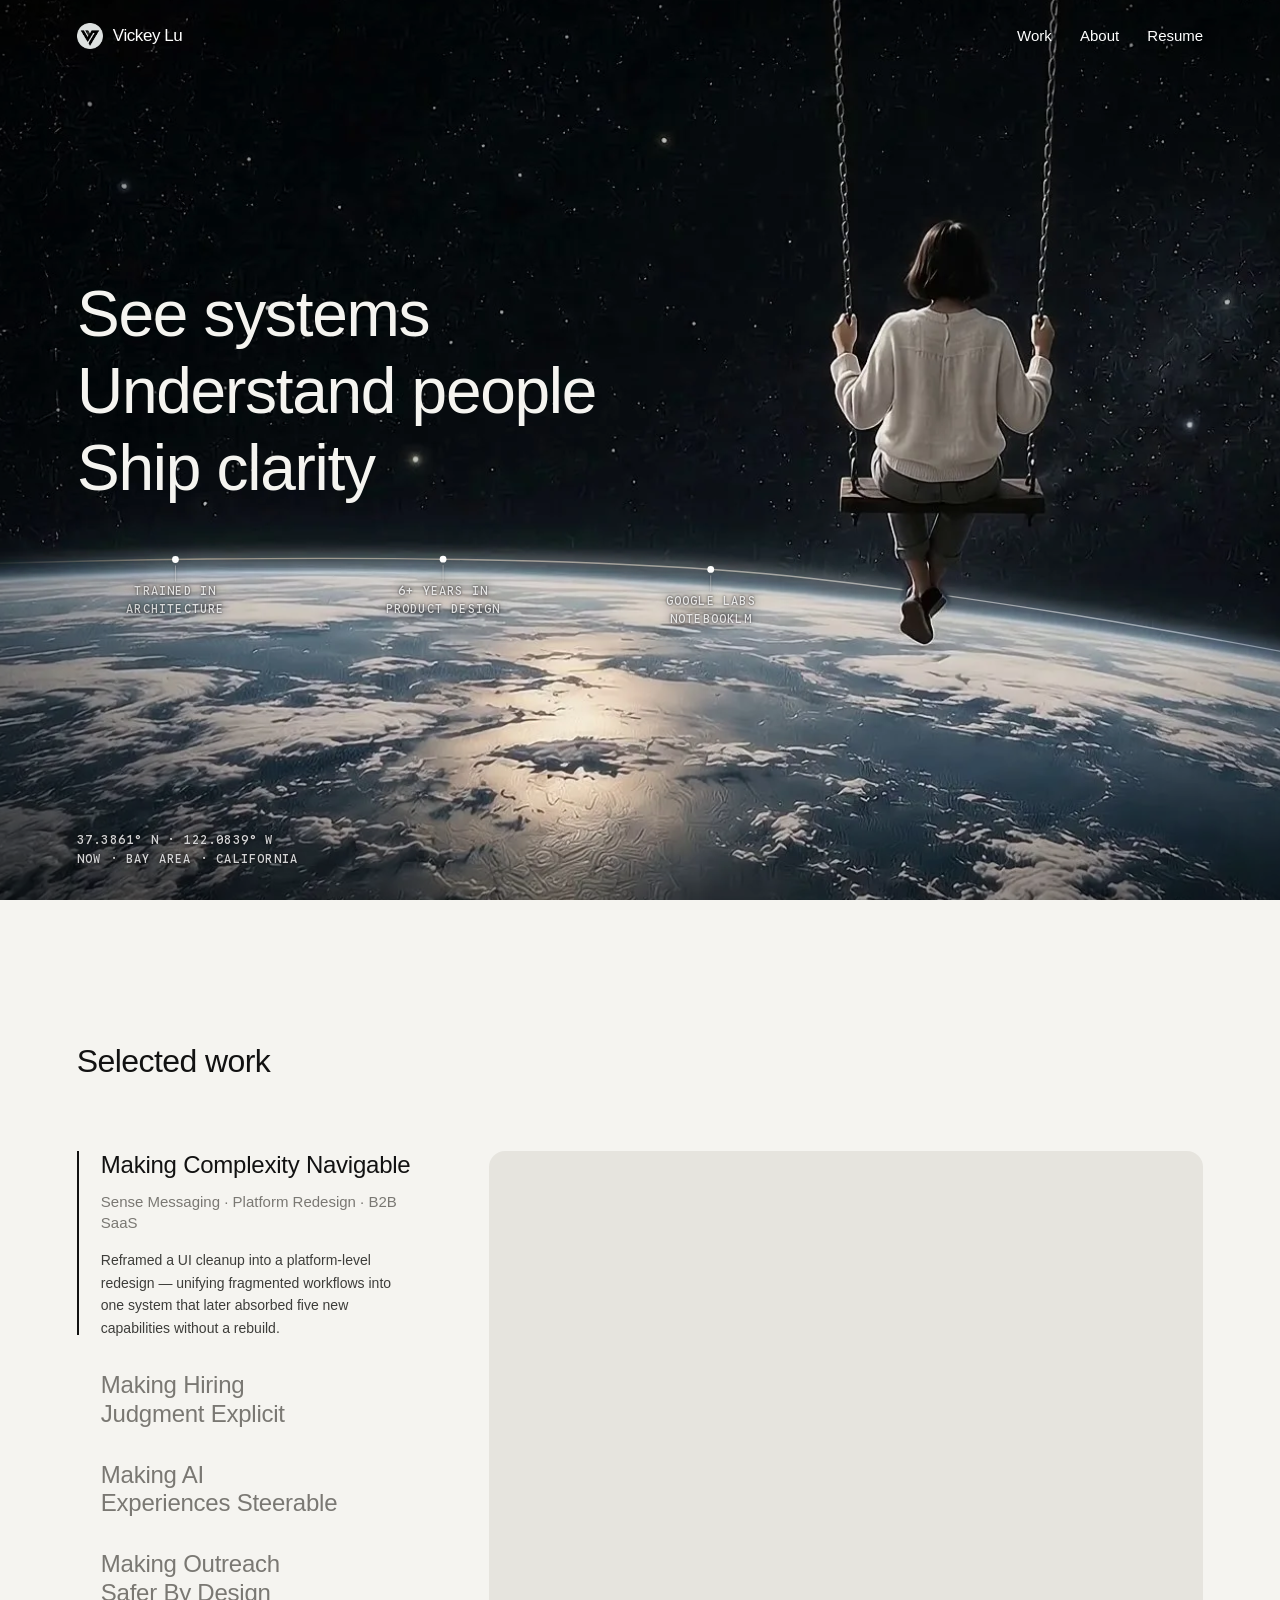
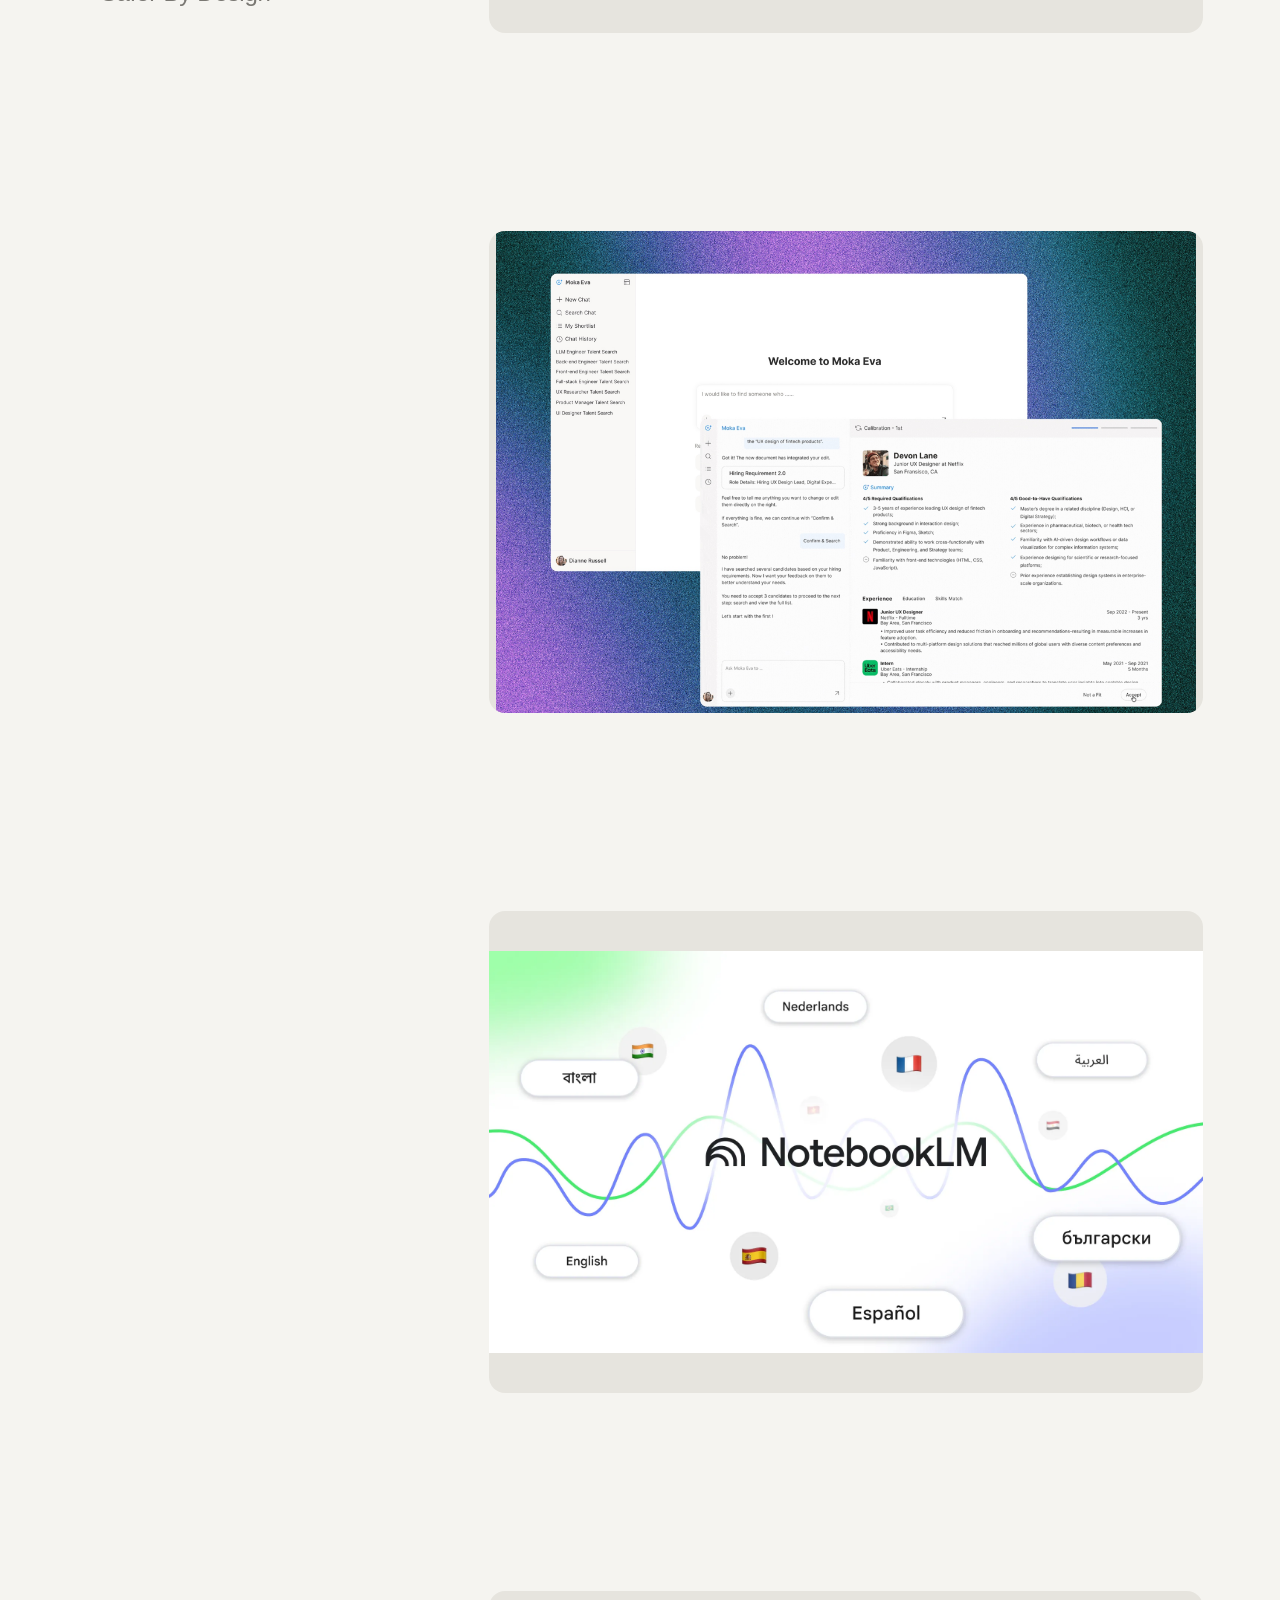
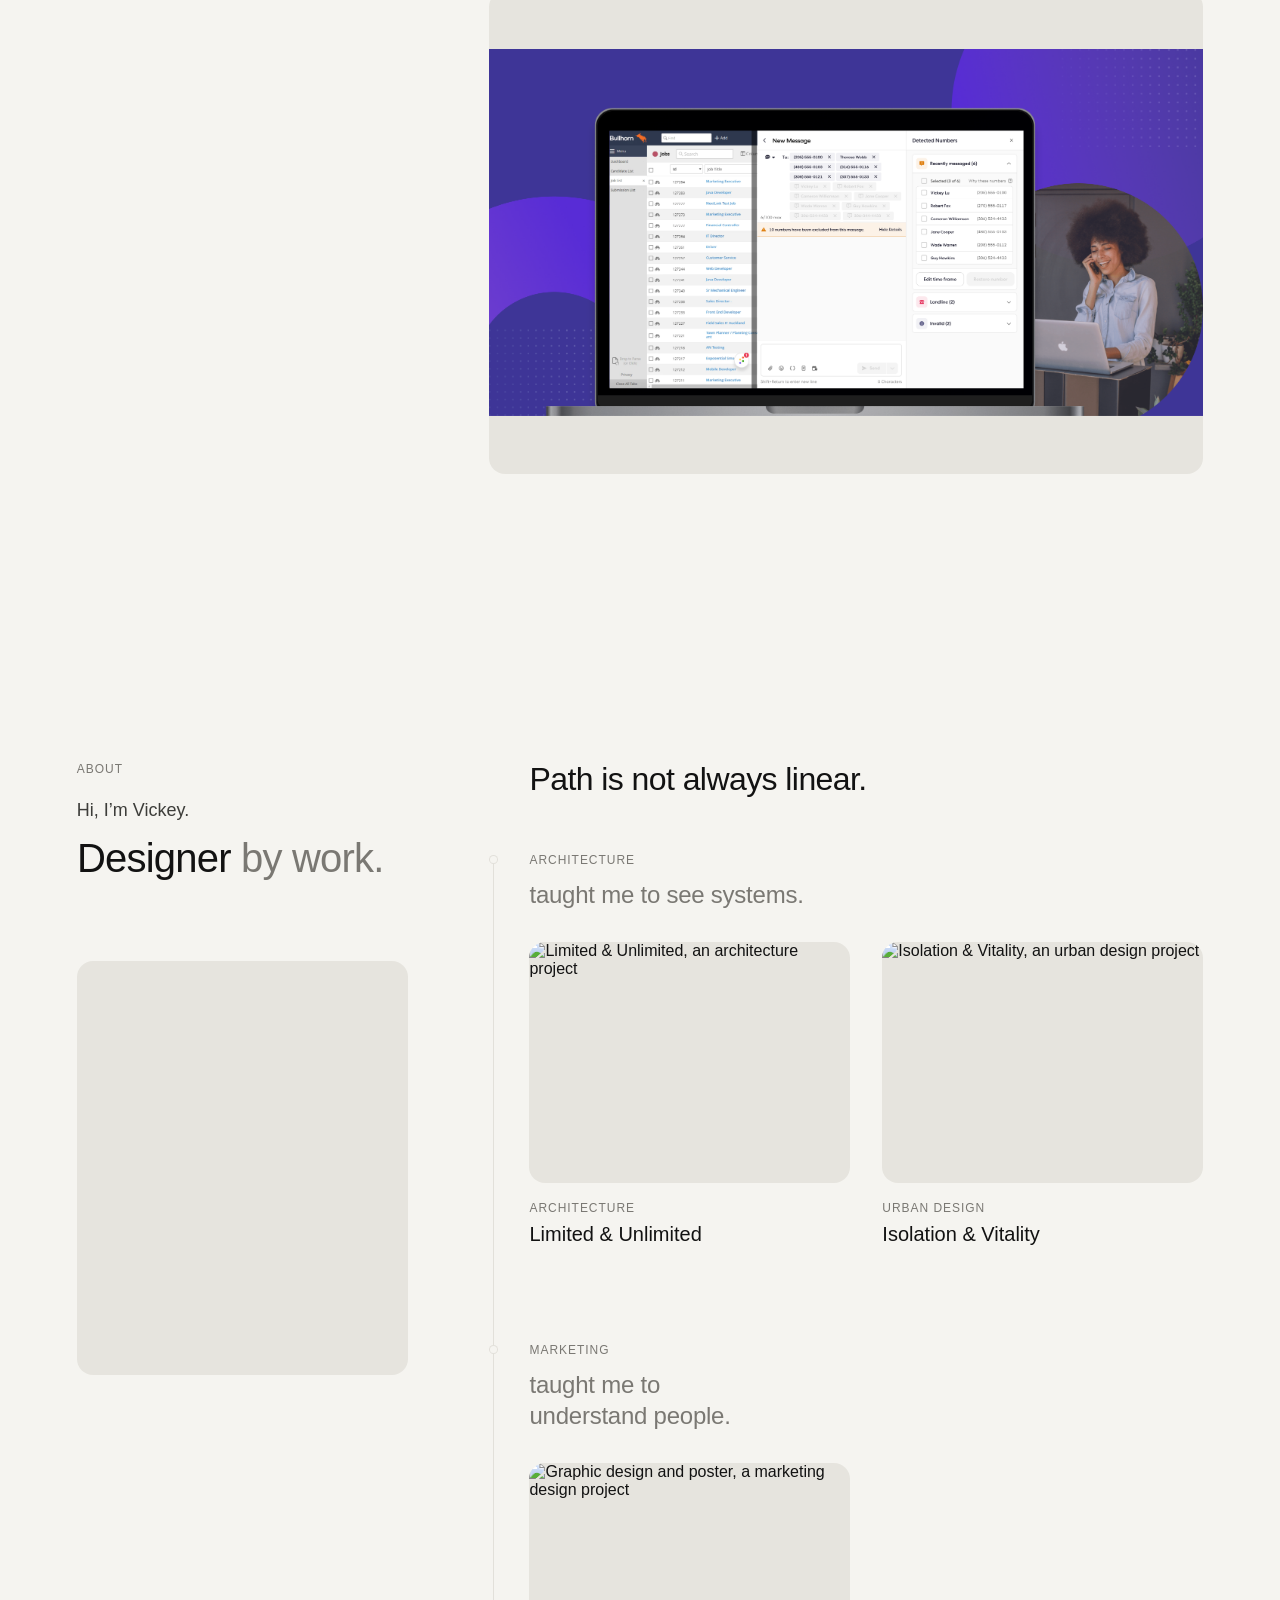
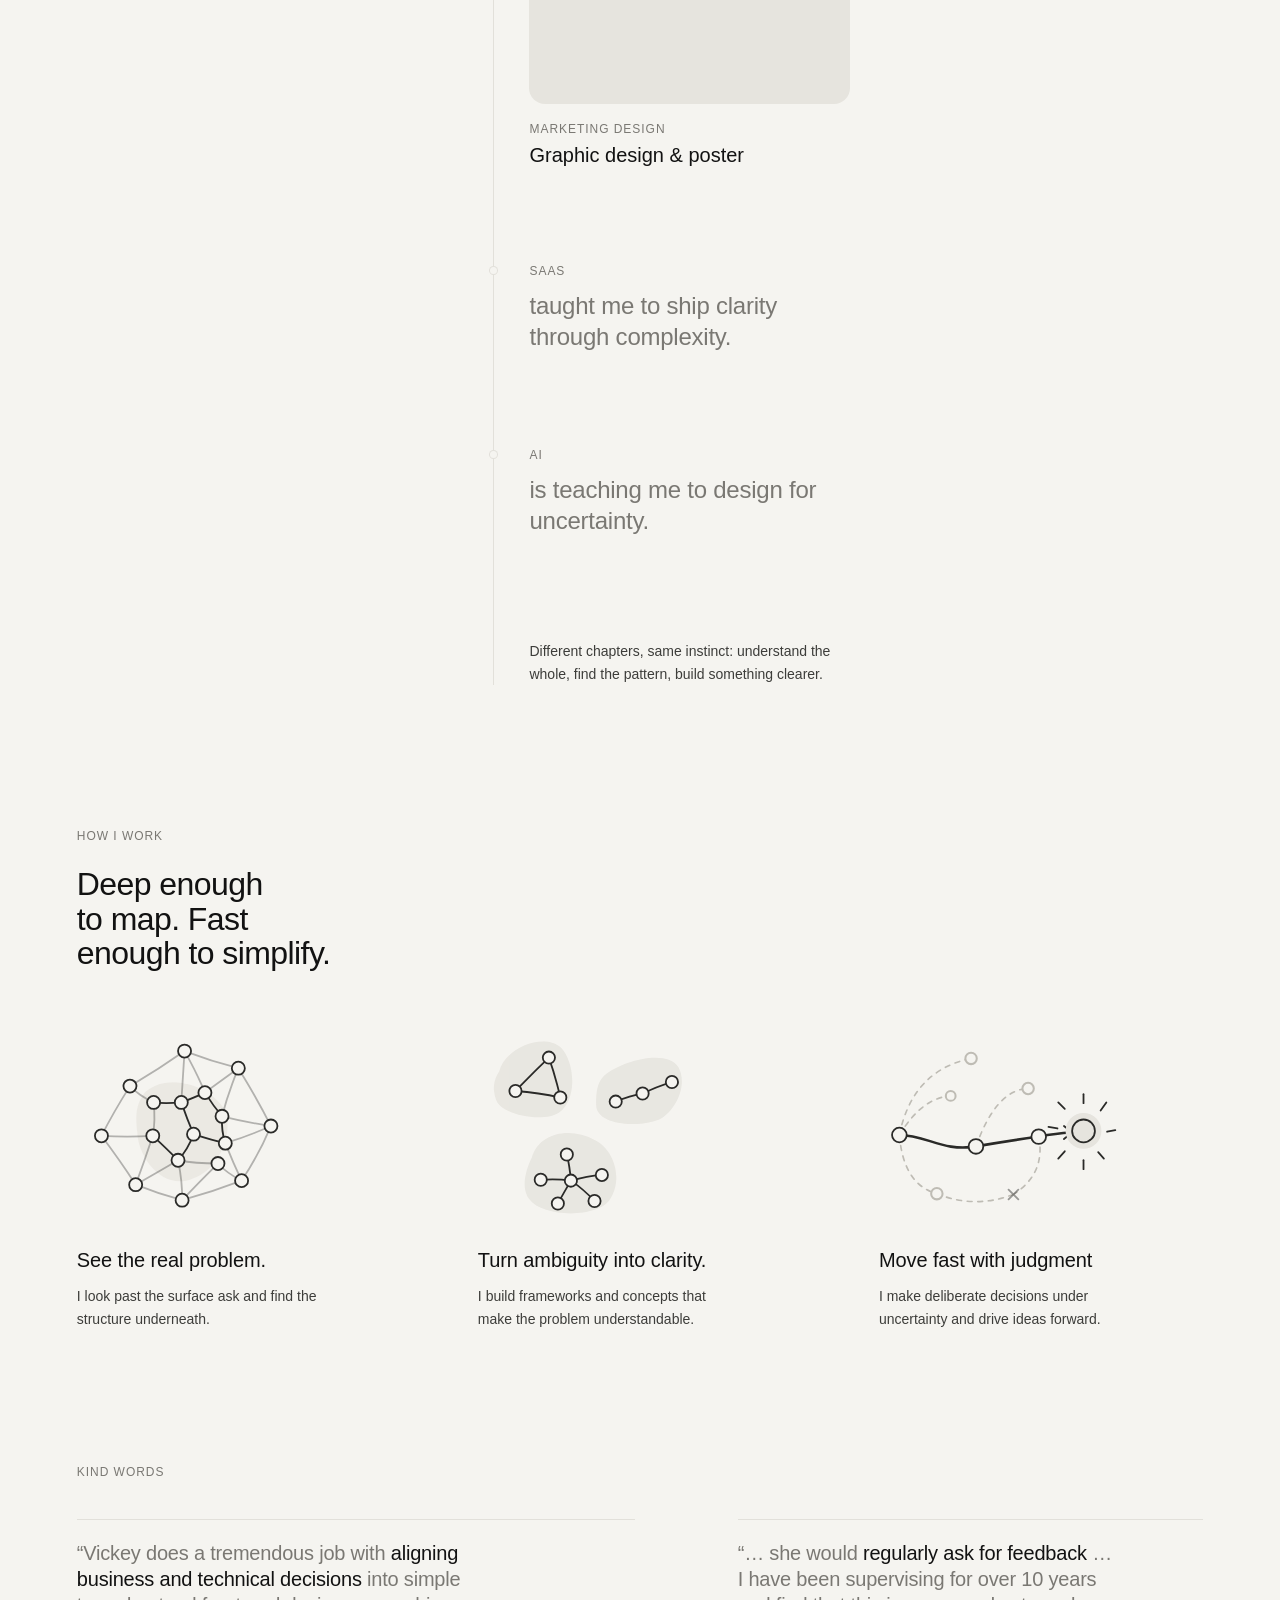
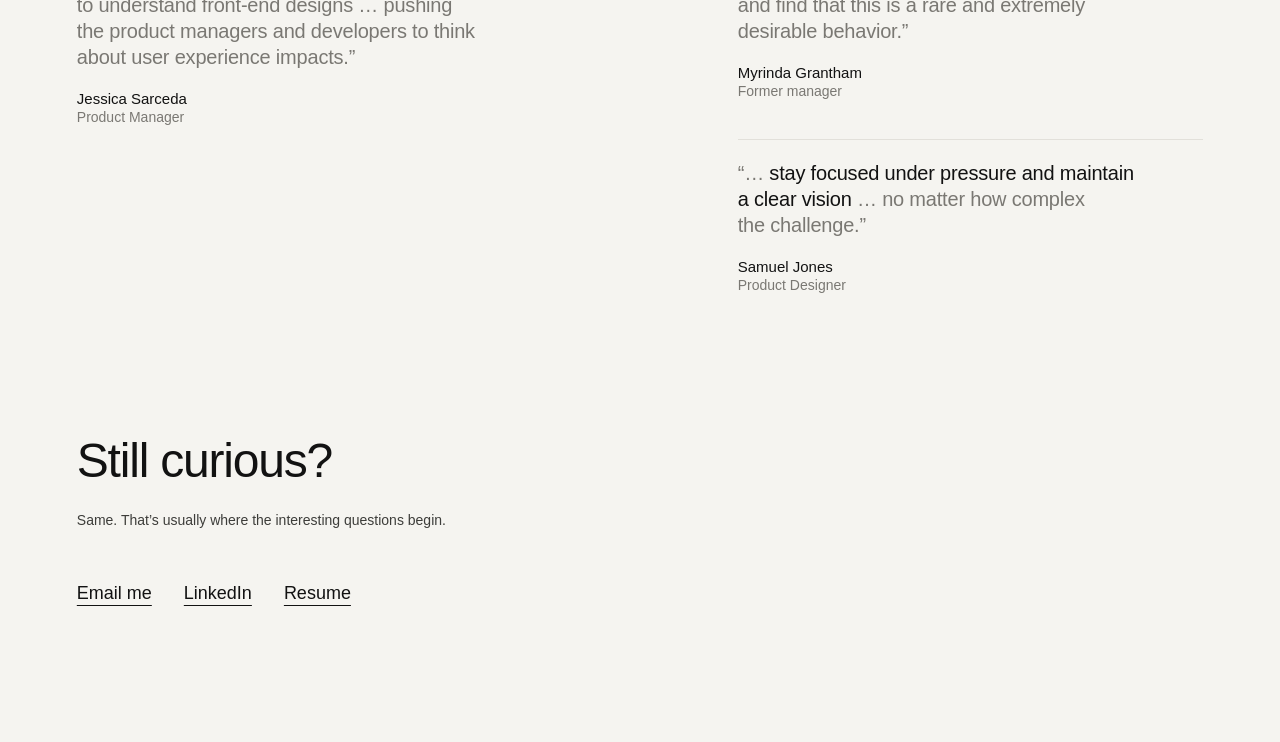
==== commit 4a2585c9: "Prototype: About, chapters and Playground as one chapter (sticky left, chapters with their work on t" ====
--- a/index.html
+++ b/index.html
@@ -18,7 +18,7 @@
   <link rel="stylesheet" href="styles.css?v=consistency-1">
   <link rel="stylesheet" href="selected-work.css?v=work-labels-clean-1">
   <link rel="stylesheet" href="testimonial.css?v=consistency-1">
-  <link rel="stylesheet" href="about.css?v=9">
+  <link rel="stylesheet" href="about.css?v=proto-path-1">
   <link rel="stylesheet" href="hero-space.css?v=labels-12">
 </head>
 <body>
@@ -175,35 +175,52 @@
 
 
 
-    <section class="about" id="about" aria-labelledby="about-heading">
-      <div class="about-intro">
-        <div>
+    <!-- PROTOTYPE (proto-path): About + chapters + Playground as one chapter.
+         Left stays put (who I am); right scrolls (where I came from, with the work as evidence). -->
+    <section class="about path" id="about" aria-labelledby="about-heading">
+      <div class="path-grid">
+        <div class="path-side">
           <p class="eyebrow">About</p>
           <p class="about-hi">Hi, I’m Vickey.</p>
           <h2 id="about-heading" data-roll aria-label="Designer by work. Builder by instinct. Curious human everywhere else."><span class="roll"><span><b>Designer</b> by work.</span></span><span class="roll"><span><b>Builder</b> by instinct.</span></span><span class="roll"><span><b>Curious human</b> everywhere else.</span></span></h2>
-        </div>
-        <div class="about-photo is-placeholder" role="img" aria-label="Photo of Vickey (coming soon)"></div>
-      </div>
-      <div class="chapters" data-chapters>
-        <p class="chapters-coda">Different chapters, same instinct: understand the whole, find the pattern, build something clearer.</p>
-        <div class="chapters-line" aria-hidden="true"><span data-chapters-line></span></div>
-        <ol class="chapters-list">
-          <li data-chapter><span class="chapter-dot" aria-hidden="true"></span><p class="chapter-name">Architecture</p><p class="chapter-text">taught me to <strong>see systems</strong>.</p></li>
-          <li data-chapter><span class="chapter-dot" aria-hidden="true"></span><p class="chapter-name">Marketing</p><p class="chapter-text">taught me to <strong>understand people</strong>.</p></li>
-          <li data-chapter><span class="chapter-dot" aria-hidden="true"></span><p class="chapter-name">SaaS</p><p class="chapter-text">taught me to <strong>ship clarity</strong> through complexity.</p></li>
-          <li data-chapter><span class="chapter-dot" aria-hidden="true"></span><p class="chapter-name">AI</p><p class="chapter-text">is teaching me to <strong>design for uncertainty</strong>.</p></li>
-        </ol>
-      </div>
-    </section>
-
-    <section class="playground" id="playground" aria-labelledby="playground-heading">
-      <p class="eyebrow">Playground</p>
-      <h2 id="playground-heading">Path is not always linear.</h2>
-      <ul class="play-row">
-        <li class="play-item"><a class="play-link" href="https://www.vickeydesign.com/works/architectural-design" target="_blank" rel="noopener noreferrer"><div class="play-media"><img src="https://cdn.prod.website-files.com/6179f4ae65e27772c0980fd0/6179f4ae65e2776bf2981090_Vickey%27s%20Portfolio%20NEW_Page_09%20Copy.png" alt="Limited &amp; Unlimited, an architecture project" loading="lazy" decoding="async"></div><p class="play-kind">Architecture</p><p class="play-title">Limited &amp; Unlimited</p></a></li>
-        <li class="play-item"><a class="play-link" href="https://www.vickeydesign.com/works/urban-design" target="_blank" rel="noopener noreferrer"><div class="play-media"><img src="https://cdn.prod.website-files.com/6179f4ae65e27772c0980fd0/6179f4ae65e277016598105b_Rectangle%20115.png" alt="Isolation &amp; Vitality, an urban design project" loading="lazy" decoding="async"></div><p class="play-kind">Urban design</p><p class="play-title">Isolation &amp; Vitality</p></a></li>
-        <li class="play-item"><a class="play-link" href="https://www.vickeydesign.com/works/marketing-design" target="_blank" rel="noopener noreferrer"><div class="play-media"><img src="https://cdn.prod.website-files.com/6179f4ae65e27772c0980fd0/6179f4ae65e277b64298108f_profolio%20DESIGN%20NEW%20copy_Page_19.png" alt="Graphic design and poster, a marketing design project" loading="lazy" decoding="async"></div><p class="play-kind">Marketing design</p><p class="play-title">Graphic design &amp; poster</p></a></li>
-      </ul>
+          <div class="about-photo is-placeholder" role="img" aria-label="Photo of Vickey (coming soon)"></div>
+        </div>
+
+        <div class="path-main" data-chapters>
+          <p class="path-heading">Path is not always linear.</p>
+          <div class="chapters-line" aria-hidden="true"><span data-chapters-line></span></div>
+          <ol class="chapters-list">
+            <li data-chapter>
+              <span class="chapter-dot" aria-hidden="true"></span>
+              <p class="chapter-name">Architecture</p>
+              <p class="chapter-text">taught me to <strong>see systems</strong>.</p>
+              <ul class="chapter-work">
+                <li><a class="play-link" href="https://www.vickeydesign.com/works/architectural-design" target="_blank" rel="noopener noreferrer"><div class="play-media"><img src="https://cdn.prod.website-files.com/6179f4ae65e27772c0980fd0/6179f4ae65e2776bf2981090_Vickey%27s%20Portfolio%20NEW_Page_09%20Copy.png" alt="Limited &amp; Unlimited, an architecture project" loading="lazy" decoding="async"></div><p class="play-kind">Architecture</p><p class="play-title">Limited &amp; Unlimited</p></a></li>
+                <li><a class="play-link" href="https://www.vickeydesign.com/works/urban-design" target="_blank" rel="noopener noreferrer"><div class="play-media"><img src="https://cdn.prod.website-files.com/6179f4ae65e27772c0980fd0/6179f4ae65e277016598105b_Rectangle%20115.png" alt="Isolation &amp; Vitality, an urban design project" loading="lazy" decoding="async"></div><p class="play-kind">Urban design</p><p class="play-title">Isolation &amp; Vitality</p></a></li>
+              </ul>
+            </li>
+            <li data-chapter>
+              <span class="chapter-dot" aria-hidden="true"></span>
+              <p class="chapter-name">Marketing</p>
+              <p class="chapter-text">taught me to <strong>understand people</strong>.</p>
+              <ul class="chapter-work">
+                <li><a class="play-link" href="https://www.vickeydesign.com/works/marketing-design" target="_blank" rel="noopener noreferrer"><div class="play-media"><img src="https://cdn.prod.website-files.com/6179f4ae65e27772c0980fd0/6179f4ae65e277b64298108f_profolio%20DESIGN%20NEW%20copy_Page_19.png" alt="Graphic design and poster, a marketing design project" loading="lazy" decoding="async"></div><p class="play-kind">Marketing design</p><p class="play-title">Graphic design &amp; poster</p></a></li>
+              </ul>
+            </li>
+            <li data-chapter>
+              <span class="chapter-dot" aria-hidden="true"></span>
+              <p class="chapter-name">SaaS</p>
+              <p class="chapter-text">taught me to <strong>ship clarity</strong> through complexity.</p>
+            </li>
+            <li data-chapter>
+              <span class="chapter-dot" aria-hidden="true"></span>
+              <p class="chapter-name">AI</p>
+              <p class="chapter-text">is teaching me to <strong>design for uncertainty</strong>.</p>
+            </li>
+          </ol>
+          <p class="chapters-coda">Different chapters, same instinct: understand the whole, find the pattern, build something clearer.</p>
+        </div>
+      </div>
     </section>
 
     <section class="how" id="how-i-work" aria-labelledby="how-heading">
@@ -329,6 +346,6 @@
   <script src="testimonial.js?v=auto-2" defer></script>
   <script src="hero-space.js?v=labels-12" defer></script>
   <script src="hero-stars.js?v=1" defer></script>
-  <script src="about.js?v=4" defer></script>
+  <script src="about.js?v=proto-path-1" defer></script>
 </body>
 </html>
--- a/about.css
+++ b/about.css
@@ -136,3 +136,51 @@
 @media (prefers-reduced-motion: reduce) {
   .chapter-dot, .chapter-name, .chapter-text strong, .play-media > * { transition: none; }
 }
+
+/* ---------- PROTOTYPE (proto-path): one chapter ----------
+   Same structure as Selected work: the left column stays put, the right column scrolls.
+   Left = who I am. Right = where I came from, each chapter carrying its own work as evidence.
+   The chapters sit on the horizon turned vertical (the line draws with the scroll). */
+.path .path-grid {
+  display: grid;
+  grid-template-columns: minmax(0, 32fr) minmax(0, 68fr);   /* same split as Selected work */
+  column-gap: clamp(48px, 6vw, 112px);
+  align-items: start;
+}
+.path .path-side { position: sticky; top: clamp(100px, 14vh, 144px); }
+.path .about-hi { margin: 24px 0 16px; }
+.path h2 { font-size: 40px; }
+.path .about-photo { margin-top: 40px; max-height: min(440px, 46vh); max-width: calc(min(440px, 46vh) * .8); }
+
+.path .path-heading { margin: 0 0 56px; font-size: 32px; line-height: 1.1; letter-spacing: -.018em; color: var(--ink); }
+.path .path-main { position: relative; padding-left: 40px; }
+.path .chapters-line { position: absolute; left: 4px; top: calc(32px * 1.1 + 56px + 6px); bottom: 0; width: 1px; height: auto; background: var(--line-color); }
+.path .chapters-line span { transform-origin: center top; transform: scaleY(var(--p, 1)); }
+.path .chapters-list { display: block; }
+.path .chapters-list > li { position: relative; padding: 0 0 96px; }
+.path .chapter-dot { left: -40px; top: 2px; }
+.path .chapter-text { font-size: 24px; max-width: 24ch; }
+.path .chapter-work {
+  list-style: none;
+  margin: 32px 0 0;
+  padding: 0;
+  display: grid;
+  grid-template-columns: repeat(2, minmax(0, 1fr));
+  gap: clamp(20px, 2.5vw, 32px);
+}
+.path .chapter-work > li { padding: 0; }   /* don't inherit the chapter item padding */
+.path .chapters-coda { margin: 0; padding-top: 8px; }
+
+@media (max-width: 900px) {
+  .path .path-grid { grid-template-columns: 1fr; row-gap: 72px; }
+  .path .path-side { position: static; }
+  .path h2 { font-size: clamp(34px, 9.5vw, 44px); }
+  .path .about-photo { max-width: 420px; max-height: none; }
+  .path .path-main { padding-left: 28px; }
+  .path .chapters-line { display: block; }
+  .path .chapters-list { border-left: 0; }
+  .path .chapters-list > li { padding: 0 0 64px; }
+  .path .chapter-dot { left: -28px; }
+  .path .chapter-work { grid-template-columns: 1fr 1fr; gap: 12px; }
+  .path .chapter-work > li { padding: 0; }
+}
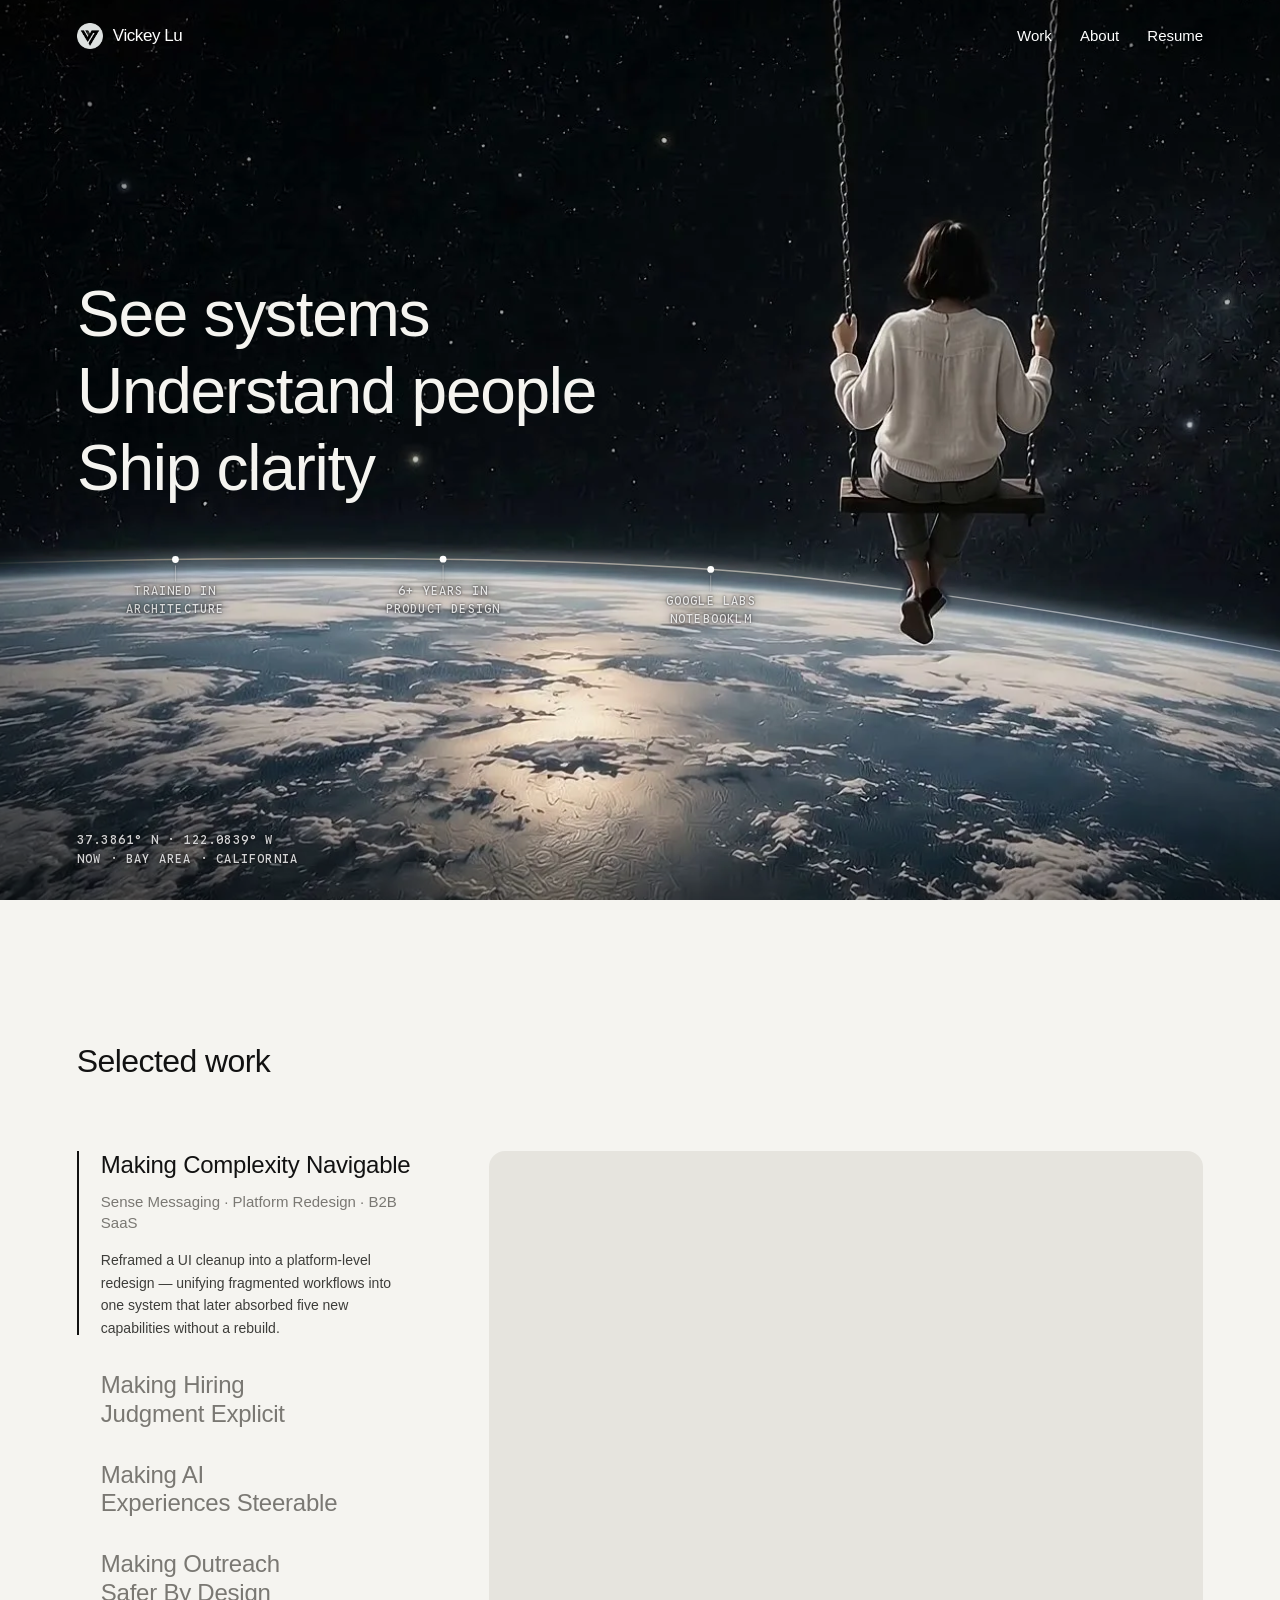
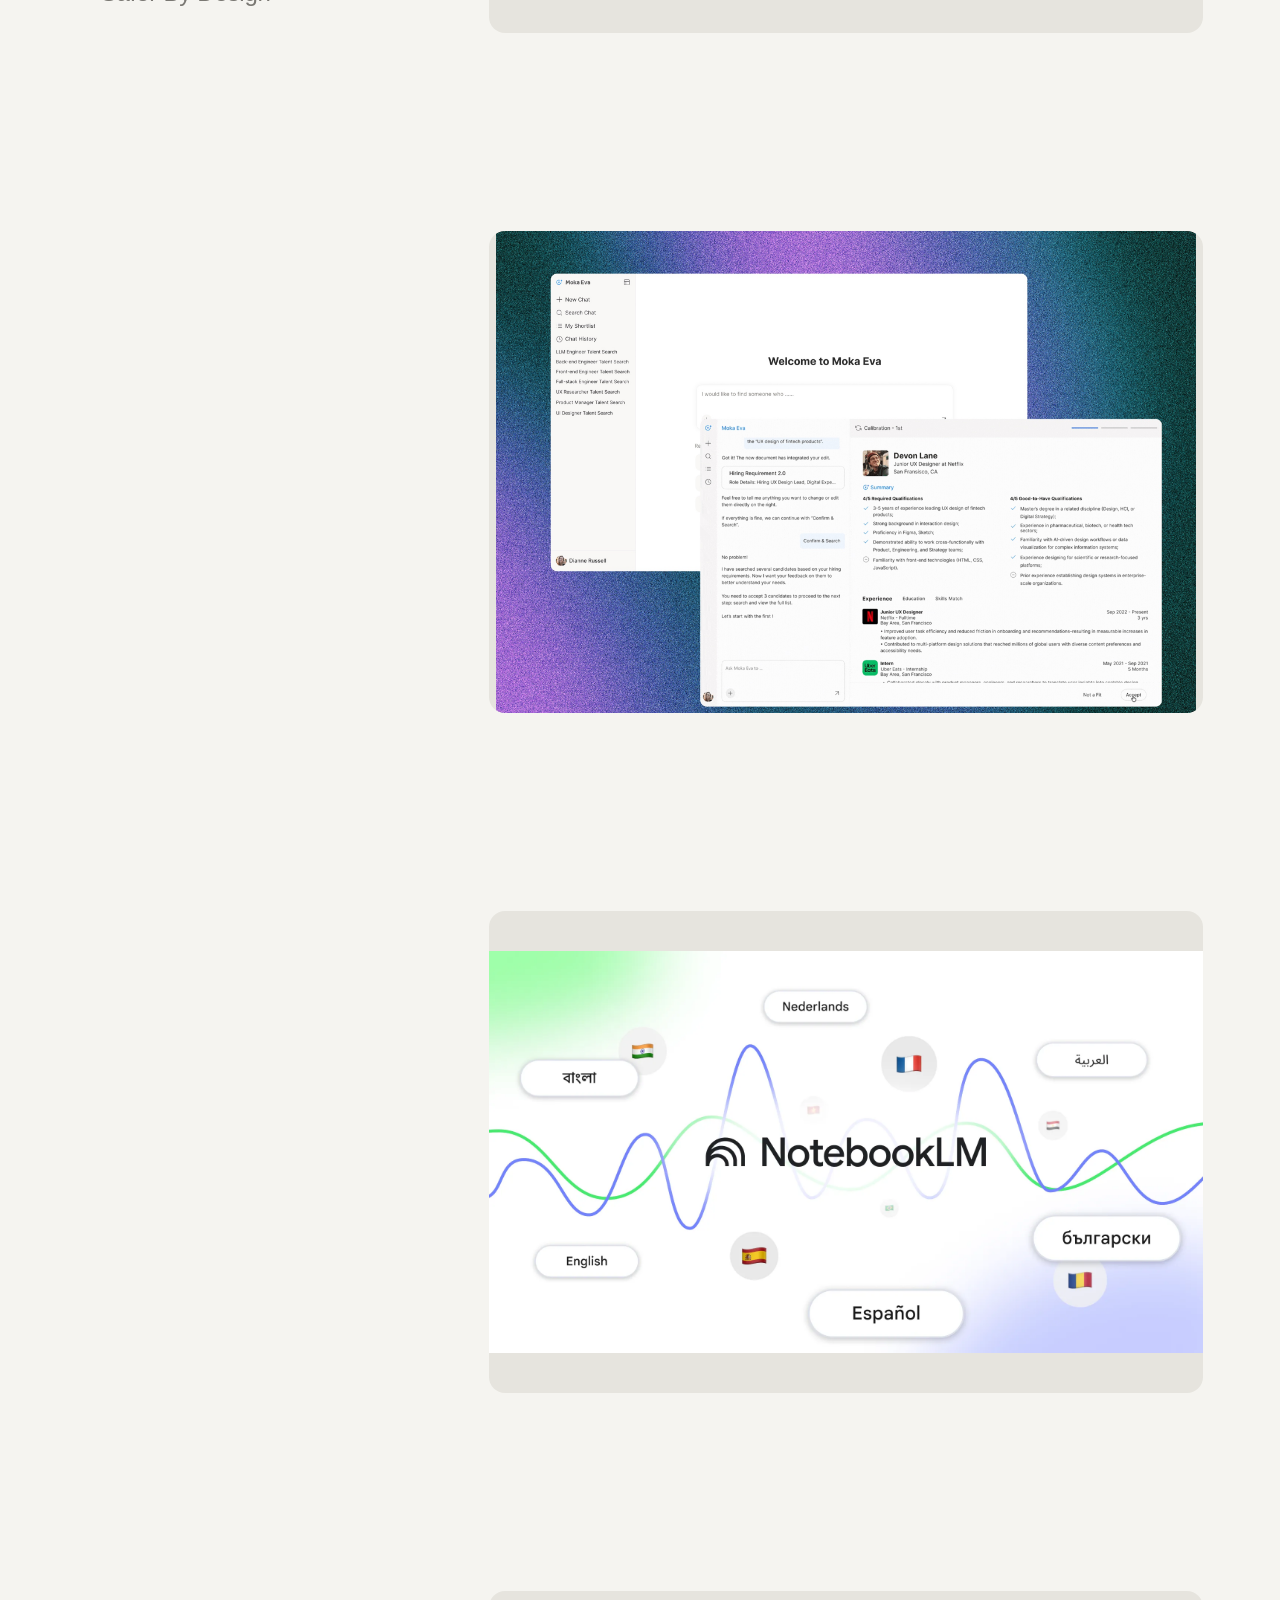
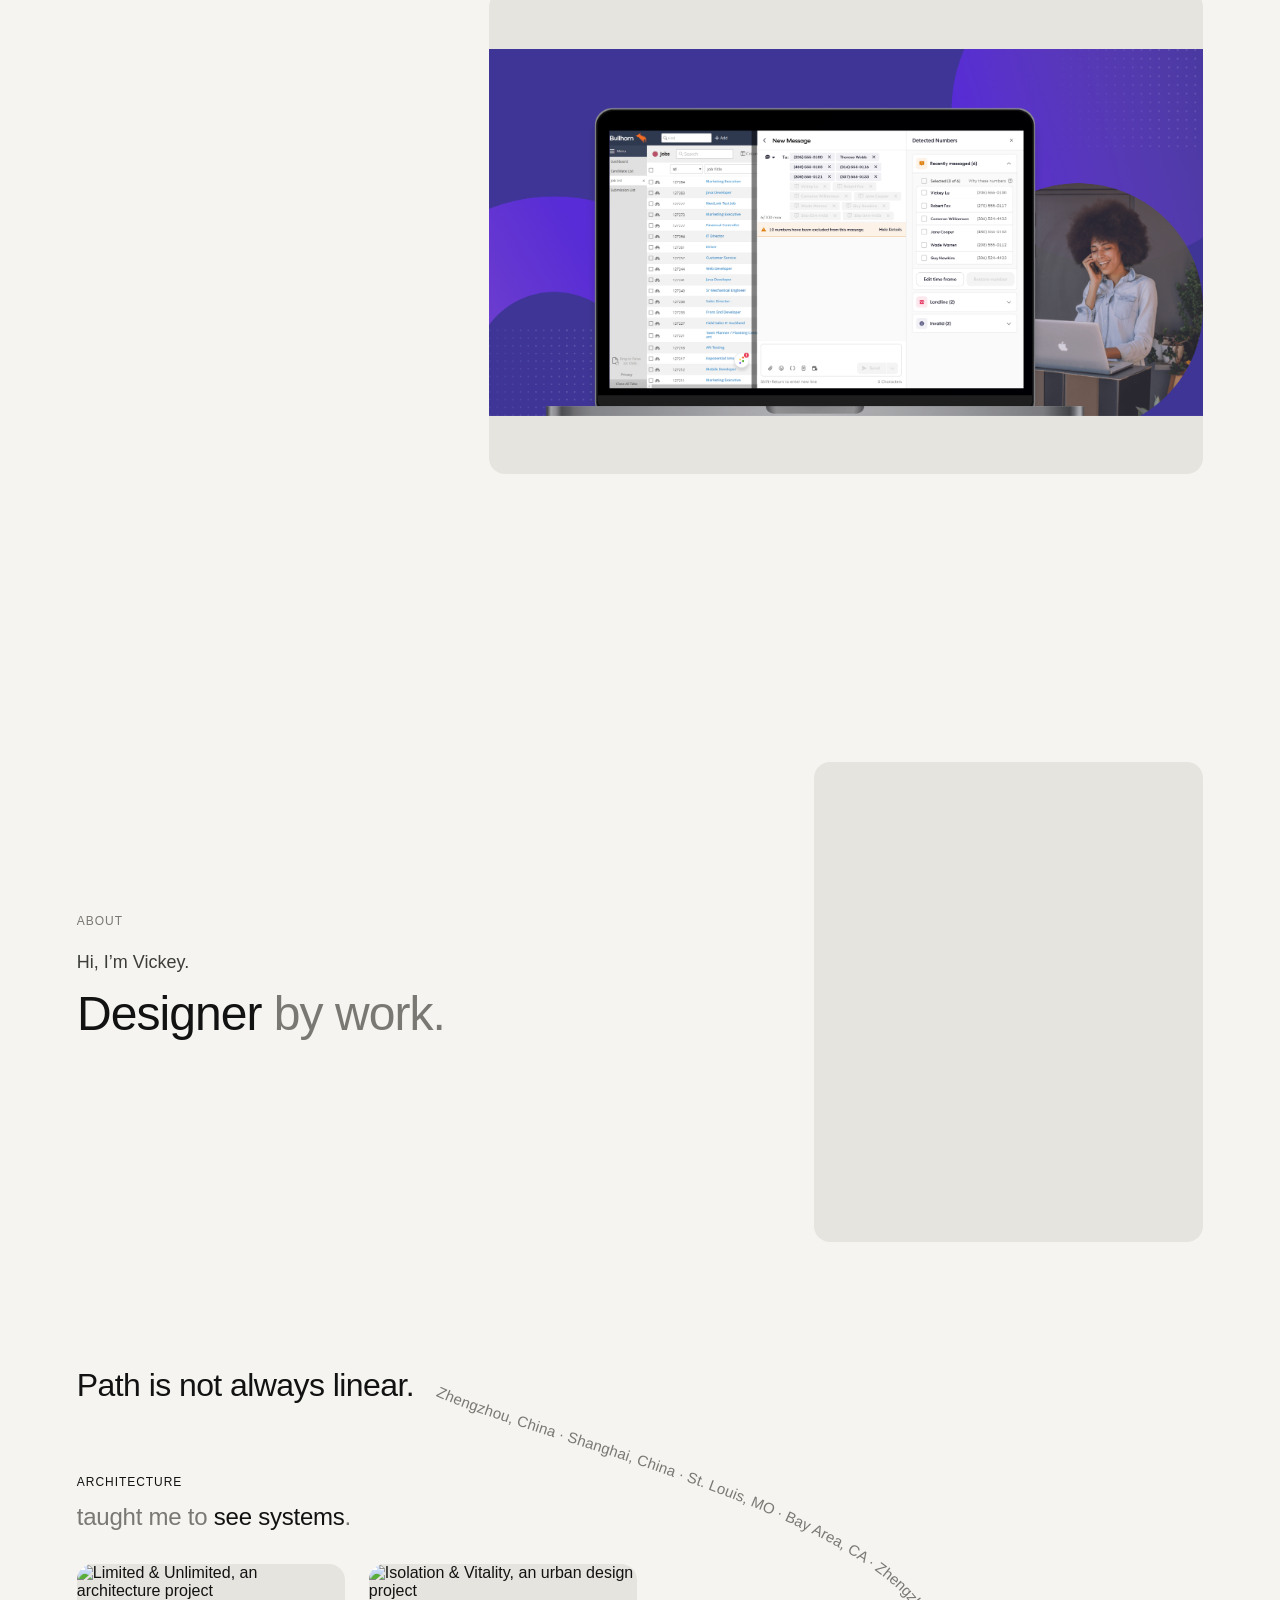
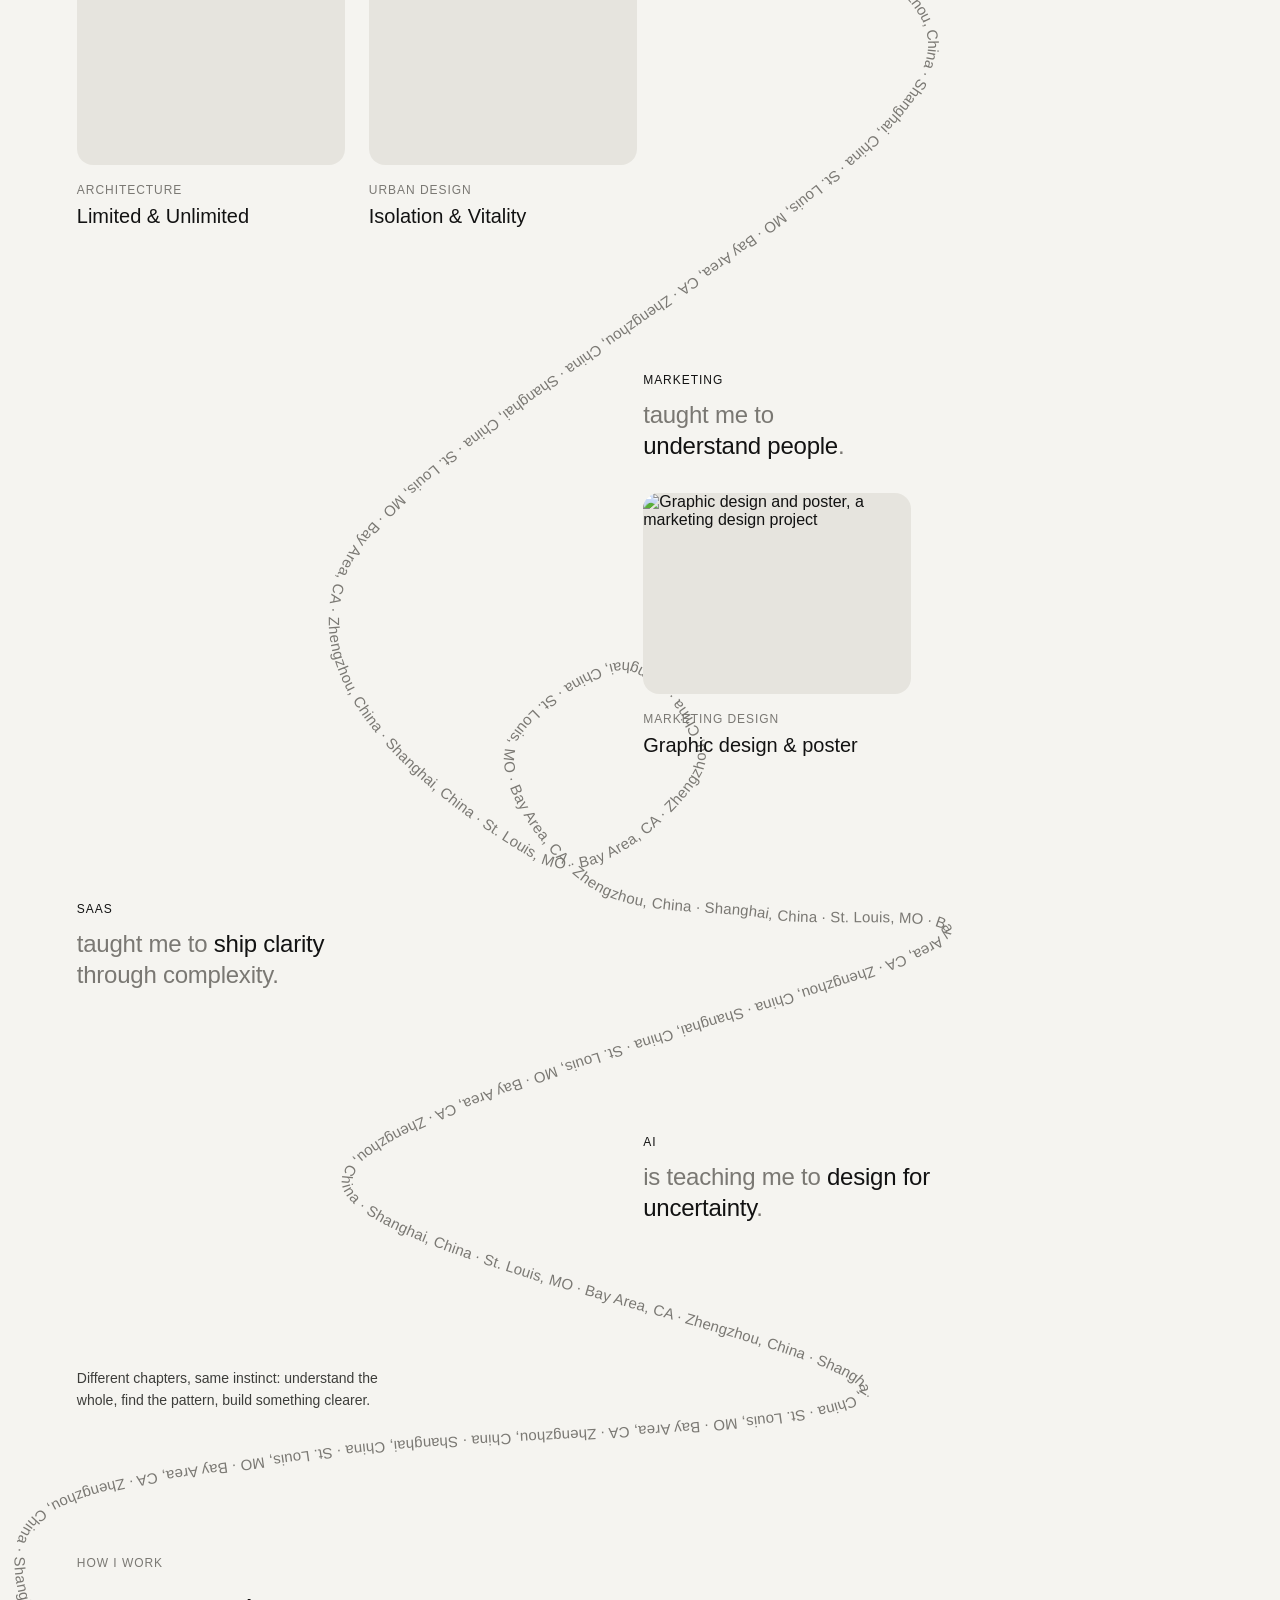
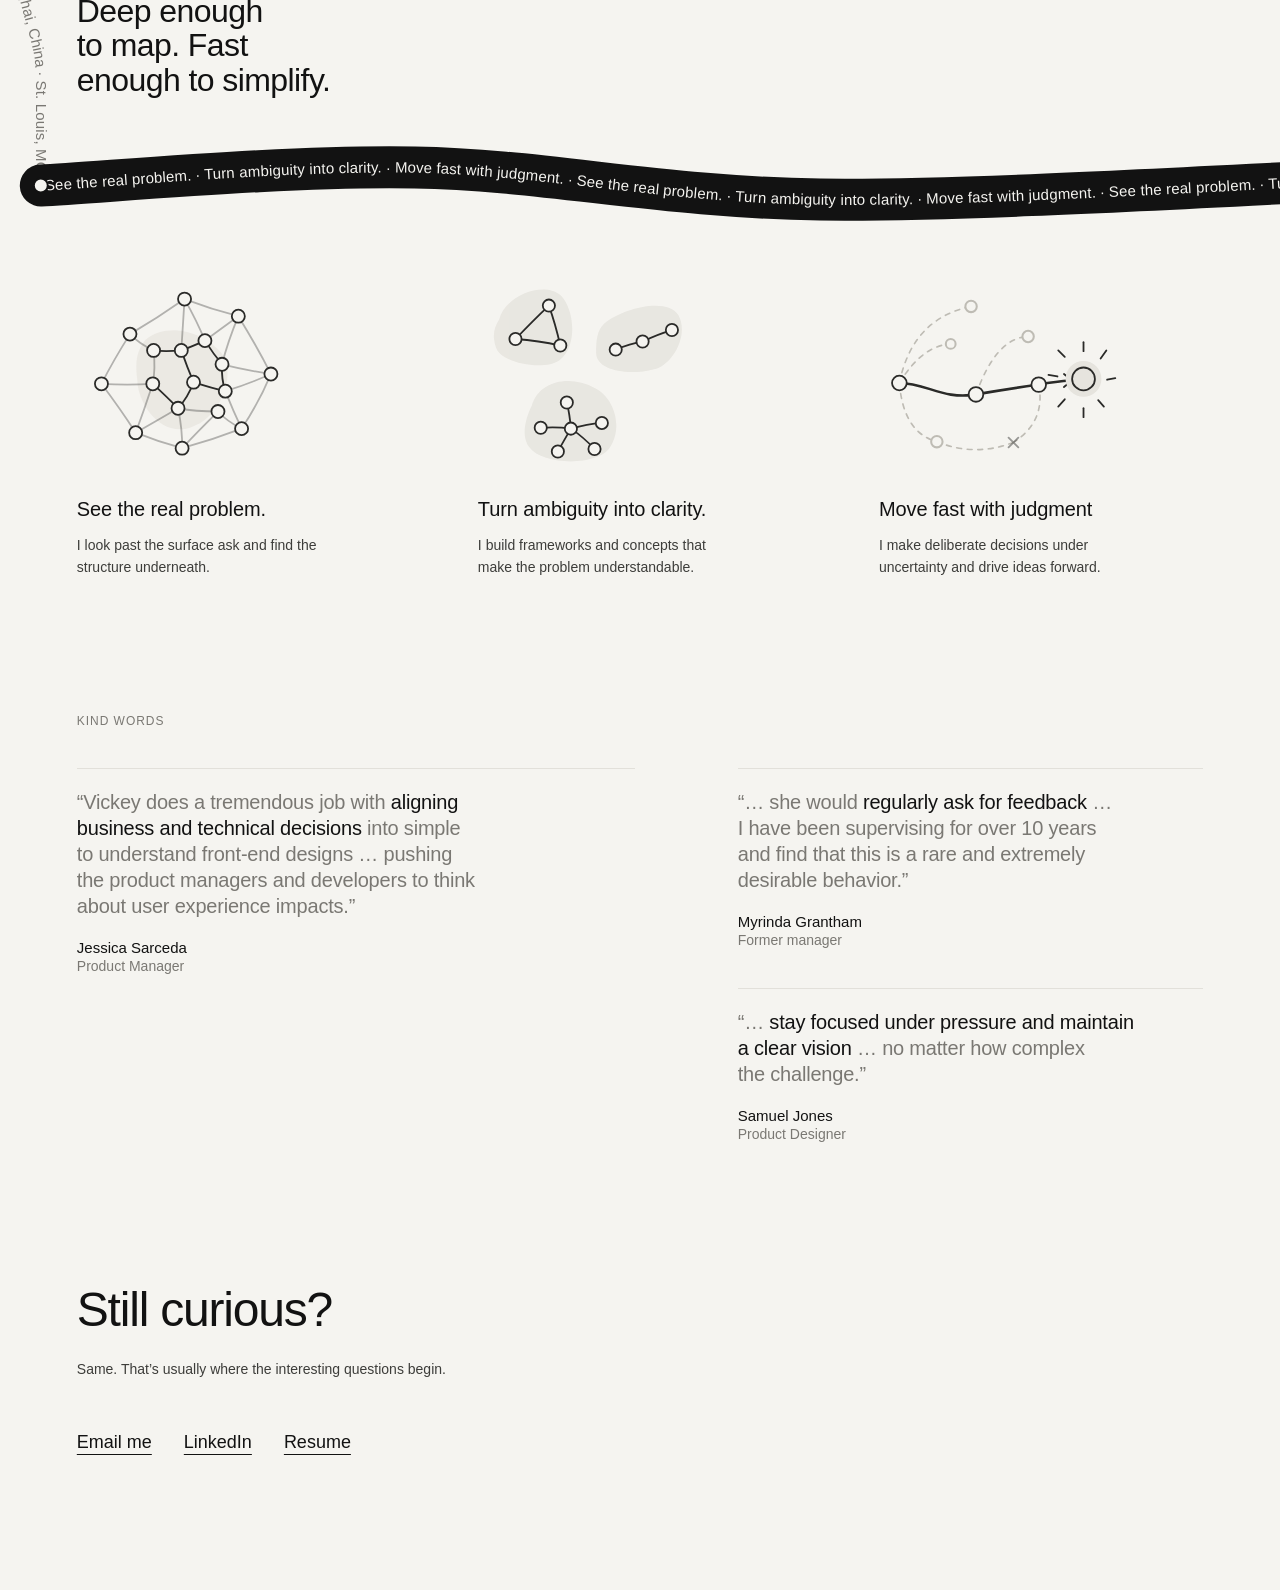
==== commit 43ce20b4: "Prototype v2: the path flows — words wind between alternating chapters (one loop), then tighten into" ====
--- a/index.html
+++ b/index.html
@@ -18,7 +18,7 @@
   <link rel="stylesheet" href="styles.css?v=consistency-1">
   <link rel="stylesheet" href="selected-work.css?v=work-labels-clean-1">
   <link rel="stylesheet" href="testimonial.css?v=consistency-1">
-  <link rel="stylesheet" href="about.css?v=proto-path-1">
+  <link rel="stylesheet" href="about.css?v=proto-path-2">
   <link rel="stylesheet" href="hero-space.css?v=labels-12">
 </head>
 <body>
@@ -101,6 +101,7 @@
     </svg>
 
     <div class="after-hero" data-after-hero>
+    <svg class="path-flow" data-path-flow aria-hidden="true" focusable="false"></svg>
     <section class="selected-work" id="selected-work" aria-labelledby="selected-work-heading">
       <header class="work-heading">
         <h2 id="selected-work-heading">Selected work</h2>
@@ -175,55 +176,49 @@
 
 
 
-    <!-- PROTOTYPE (proto-path): About + chapters + Playground as one chapter.
-         Left stays put (who I am); right scrolls (where I came from, with the work as evidence). -->
+    <!-- PROTOTYPE (proto-path v2): the path flows.
+         Chapters alternate left / right; a line made of words winds between them (with one loop: not linear),
+         then tightens into a solid ribbon that carries the method into How I work. Drawn by path-flow.js. -->
     <section class="about path" id="about" aria-labelledby="about-heading">
-      <div class="path-grid">
-        <div class="path-side">
+      <div class="about-intro">
+        <div>
           <p class="eyebrow">About</p>
           <p class="about-hi">Hi, I’m Vickey.</p>
           <h2 id="about-heading" data-roll aria-label="Designer by work. Builder by instinct. Curious human everywhere else."><span class="roll"><span><b>Designer</b> by work.</span></span><span class="roll"><span><b>Builder</b> by instinct.</span></span><span class="roll"><span><b>Curious human</b> everywhere else.</span></span></h2>
-          <div class="about-photo is-placeholder" role="img" aria-label="Photo of Vickey (coming soon)"></div>
-        </div>
-
-        <div class="path-main" data-chapters>
-          <p class="path-heading">Path is not always linear.</p>
-          <div class="chapters-line" aria-hidden="true"><span data-chapters-line></span></div>
-          <ol class="chapters-list">
-            <li data-chapter>
-              <span class="chapter-dot" aria-hidden="true"></span>
-              <p class="chapter-name">Architecture</p>
-              <p class="chapter-text">taught me to <strong>see systems</strong>.</p>
-              <ul class="chapter-work">
+        </div>
+        <div class="about-photo is-placeholder" role="img" aria-label="Photo of Vickey (coming soon)"></div>
+      </div>
+
+      <p class="path-heading" data-path-start>Path is not always linear.</p>
+      <ol class="path-chapters">
+        <li class="path-chapter is-left" data-path-stop>
+          <p class="chapter-name">Architecture</p>
+          <p class="chapter-text">taught me to <strong>see systems</strong>.</p>
+          <ul class="chapter-work">
                 <li><a class="play-link" href="https://www.vickeydesign.com/works/architectural-design" target="_blank" rel="noopener noreferrer"><div class="play-media"><img src="https://cdn.prod.website-files.com/6179f4ae65e27772c0980fd0/6179f4ae65e2776bf2981090_Vickey%27s%20Portfolio%20NEW_Page_09%20Copy.png" alt="Limited &amp; Unlimited, an architecture project" loading="lazy" decoding="async"></div><p class="play-kind">Architecture</p><p class="play-title">Limited &amp; Unlimited</p></a></li>
                 <li><a class="play-link" href="https://www.vickeydesign.com/works/urban-design" target="_blank" rel="noopener noreferrer"><div class="play-media"><img src="https://cdn.prod.website-files.com/6179f4ae65e27772c0980fd0/6179f4ae65e277016598105b_Rectangle%20115.png" alt="Isolation &amp; Vitality, an urban design project" loading="lazy" decoding="async"></div><p class="play-kind">Urban design</p><p class="play-title">Isolation &amp; Vitality</p></a></li>
-              </ul>
-            </li>
-            <li data-chapter>
-              <span class="chapter-dot" aria-hidden="true"></span>
-              <p class="chapter-name">Marketing</p>
-              <p class="chapter-text">taught me to <strong>understand people</strong>.</p>
-              <ul class="chapter-work">
+          </ul>
+        </li>
+        <li class="path-chapter is-right" data-path-stop data-path-loop-after>
+          <p class="chapter-name">Marketing</p>
+          <p class="chapter-text">taught me to <strong>understand people</strong>.</p>
+          <ul class="chapter-work">
                 <li><a class="play-link" href="https://www.vickeydesign.com/works/marketing-design" target="_blank" rel="noopener noreferrer"><div class="play-media"><img src="https://cdn.prod.website-files.com/6179f4ae65e27772c0980fd0/6179f4ae65e277b64298108f_profolio%20DESIGN%20NEW%20copy_Page_19.png" alt="Graphic design and poster, a marketing design project" loading="lazy" decoding="async"></div><p class="play-kind">Marketing design</p><p class="play-title">Graphic design &amp; poster</p></a></li>
-              </ul>
-            </li>
-            <li data-chapter>
-              <span class="chapter-dot" aria-hidden="true"></span>
-              <p class="chapter-name">SaaS</p>
-              <p class="chapter-text">taught me to <strong>ship clarity</strong> through complexity.</p>
-            </li>
-            <li data-chapter>
-              <span class="chapter-dot" aria-hidden="true"></span>
-              <p class="chapter-name">AI</p>
-              <p class="chapter-text">is teaching me to <strong>design for uncertainty</strong>.</p>
-            </li>
-          </ol>
-          <p class="chapters-coda">Different chapters, same instinct: understand the whole, find the pattern, build something clearer.</p>
-        </div>
-      </div>
-    </section>
-
-    <section class="how" id="how-i-work" aria-labelledby="how-heading">
+          </ul>
+        </li>
+        <li class="path-chapter is-left" data-path-stop>
+          <p class="chapter-name">SaaS</p>
+          <p class="chapter-text">taught me to <strong>ship clarity</strong> through complexity.</p>
+        </li>
+        <li class="path-chapter is-right" data-path-stop>
+          <p class="chapter-name">AI</p>
+          <p class="chapter-text">is teaching me to <strong>design for uncertainty</strong>.</p>
+        </li>
+      </ol>
+      <p class="chapters-coda">Different chapters, same instinct: understand the whole, find the pattern, build something clearer.</p>
+    </section>
+
+    <section class="how" id="how-i-work" aria-labelledby="how-heading" data-path-end>
       <p class="eyebrow">HOW I WORK</p>
       <h2 id="how-heading">Deep enough to map. Fast enough to simplify.</h2>
 
@@ -346,6 +341,7 @@
   <script src="testimonial.js?v=auto-2" defer></script>
   <script src="hero-space.js?v=labels-12" defer></script>
   <script src="hero-stars.js?v=1" defer></script>
-  <script src="about.js?v=proto-path-1" defer></script>
+  <script src="about.js?v=proto-path-2" defer></script>
+  <script src="path-flow.js?v=proto-path-2" defer></script>
 </body>
 </html>
--- a/about.css
+++ b/about.css
@@ -137,50 +137,37 @@
   .chapter-dot, .chapter-name, .chapter-text strong, .play-media > * { transition: none; }
 }
 
-/* ---------- PROTOTYPE (proto-path): one chapter ----------
-   Same structure as Selected work: the left column stays put, the right column scrolls.
-   Left = who I am. Right = where I came from, each chapter carrying its own work as evidence.
-   The chapters sit on the horizon turned vertical (the line draws with the scroll). */
-.path .path-grid {
-  display: grid;
-  grid-template-columns: minmax(0, 32fr) minmax(0, 68fr);   /* same split as Selected work */
-  column-gap: clamp(48px, 6vw, 112px);
-  align-items: start;
-}
-.path .path-side { position: sticky; top: clamp(100px, 14vh, 144px); }
-.path .about-hi { margin: 24px 0 16px; }
-.path h2 { font-size: 40px; }
-.path .about-photo { margin-top: 40px; max-height: min(440px, 46vh); max-width: calc(min(440px, 46vh) * .8); }
+/* ---------- PROTOTYPE (proto-path v2): the path flows ----------
+   Chapters alternate left / right so the path has room to swing between them.
+   The path itself is drawn by path-flow.js into svg.path-flow on the .after-hero wrapper:
+   grey words along a winding line (one loop) → a solid ink ribbon with white words across How I work.
+   No new colours: muted words, ink ribbon, paper text. */
+.after-hero { position: relative; }
+.path-flow { position: absolute; left: 0; top: 0; width: 100%; height: 100%; pointer-events: none; z-index: 2; overflow: visible; }
+.path-flow .pf-words { fill: var(--muted); font-size: 15px; letter-spacing: .01em; }
+.path-flow .pf-ribbon { fill: none; stroke: var(--ink); stroke-linecap: round; }
+.path-flow .pf-ribbon-words { fill: var(--paper); font-size: 15px; font-weight: 500; letter-spacing: .01em; }
+.path-flow .pf-joint { fill: var(--paper); stroke: var(--ink); stroke-width: 2; }
 
-.path .path-heading { margin: 0 0 56px; font-size: 32px; line-height: 1.1; letter-spacing: -.018em; color: var(--ink); }
-.path .path-main { position: relative; padding-left: 40px; }
-.path .chapters-line { position: absolute; left: 4px; top: calc(32px * 1.1 + 56px + 6px); bottom: 0; width: 1px; height: auto; background: var(--line-color); }
-.path .chapters-line span { transform-origin: center top; transform: scaleY(var(--p, 1)); }
-.path .chapters-list { display: block; }
-.path .chapters-list > li { position: relative; padding: 0 0 96px; }
-.path .chapter-dot { left: -40px; top: 2px; }
+.path .about-intro { grid-template-columns: minmax(0, 1.25fr) minmax(0, .75fr); }
+.path .about-photo { max-height: 480px; }
+.path .path-heading { margin: clamp(96px, 14vh, 160px) 0 0; font-size: 32px; line-height: 1.1; letter-spacing: -.018em; }
+.path .path-chapters { list-style: none; margin: 72px 0 0; padding: 0; display: grid; row-gap: clamp(120px, 16vh, 180px); }
+.path .path-chapter { width: min(100%, 560px); position: relative; z-index: 3; }
+.path .path-chapter.is-right { justify-self: end; }
+.path .chapter-name { color: var(--ink); }
 .path .chapter-text { font-size: 24px; max-width: 24ch; }
-.path .chapter-work {
-  list-style: none;
-  margin: 32px 0 0;
-  padding: 0;
-  display: grid;
-  grid-template-columns: repeat(2, minmax(0, 1fr));
-  gap: clamp(20px, 2.5vw, 32px);
-}
-.path .chapter-work > li { padding: 0; }   /* don't inherit the chapter item padding */
-.path .chapters-coda { margin: 0; padding-top: 8px; }
+.path .chapter-text strong { color: var(--ink); }
+.path .chapter-work { list-style: none; margin: 32px 0 0; padding: 0; display: grid; grid-template-columns: repeat(2, minmax(0, 1fr)); gap: 24px; }
+.path .chapter-work > li { padding: 0; }
+.path .chapters-coda { margin: clamp(120px, 16vh, 180px) 0 0; position: relative; z-index: 3; }
+/* room for the ribbon between the How I work heading and the steps */
+.how[data-path-end] h2 { margin-bottom: 176px; }
 
 @media (max-width: 900px) {
-  .path .path-grid { grid-template-columns: 1fr; row-gap: 72px; }
-  .path .path-side { position: static; }
-  .path h2 { font-size: clamp(34px, 9.5vw, 44px); }
-  .path .about-photo { max-width: 420px; max-height: none; }
-  .path .path-main { padding-left: 28px; }
-  .path .chapters-line { display: block; }
-  .path .chapters-list { border-left: 0; }
-  .path .chapters-list > li { padding: 0 0 64px; }
-  .path .chapter-dot { left: -28px; }
-  .path .chapter-work { grid-template-columns: 1fr 1fr; gap: 12px; }
-  .path .chapter-work > li { padding: 0; }
+  .path .about-intro { grid-template-columns: 1fr; }
+  .path .path-chapters { row-gap: 72px; }
+  .path .path-chapter { width: 100%; }
+  .path .chapter-work { gap: 12px; }
+  .how[data-path-end] h2 { margin-bottom: 120px; }
 }
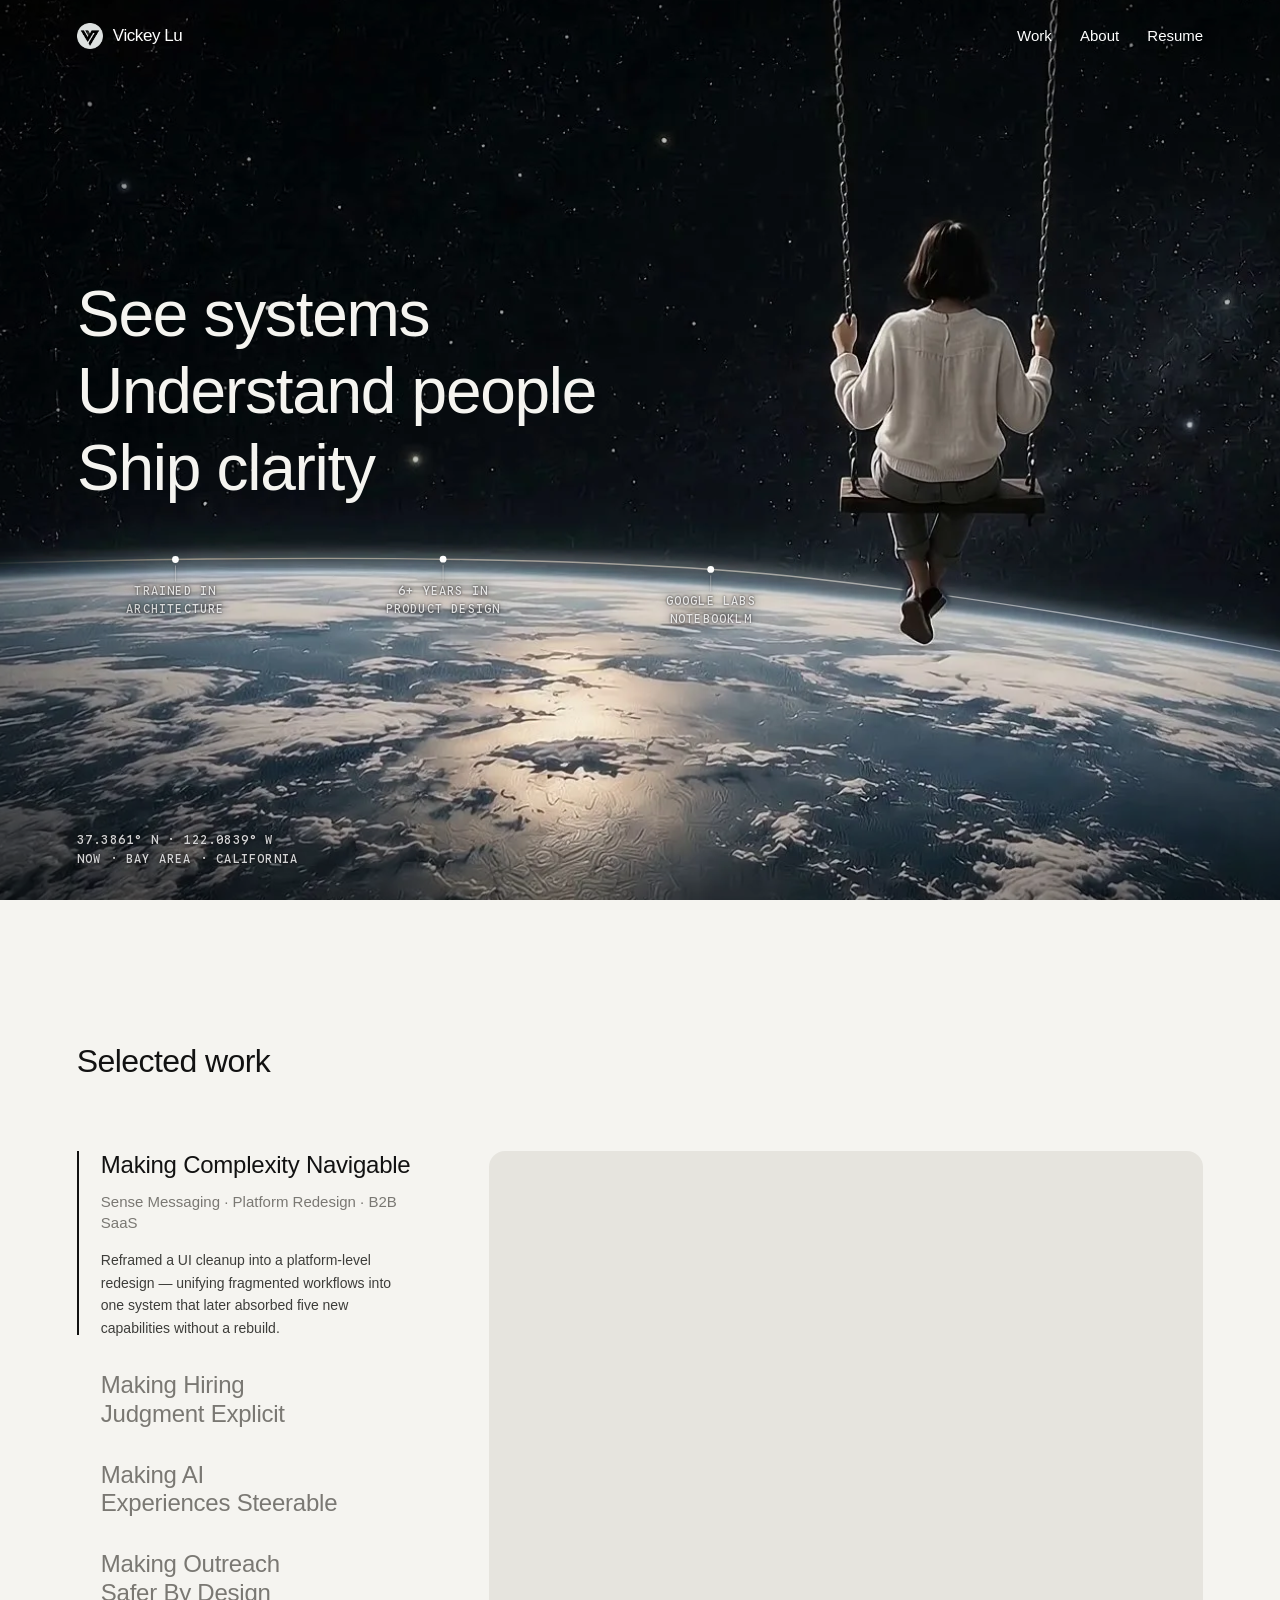
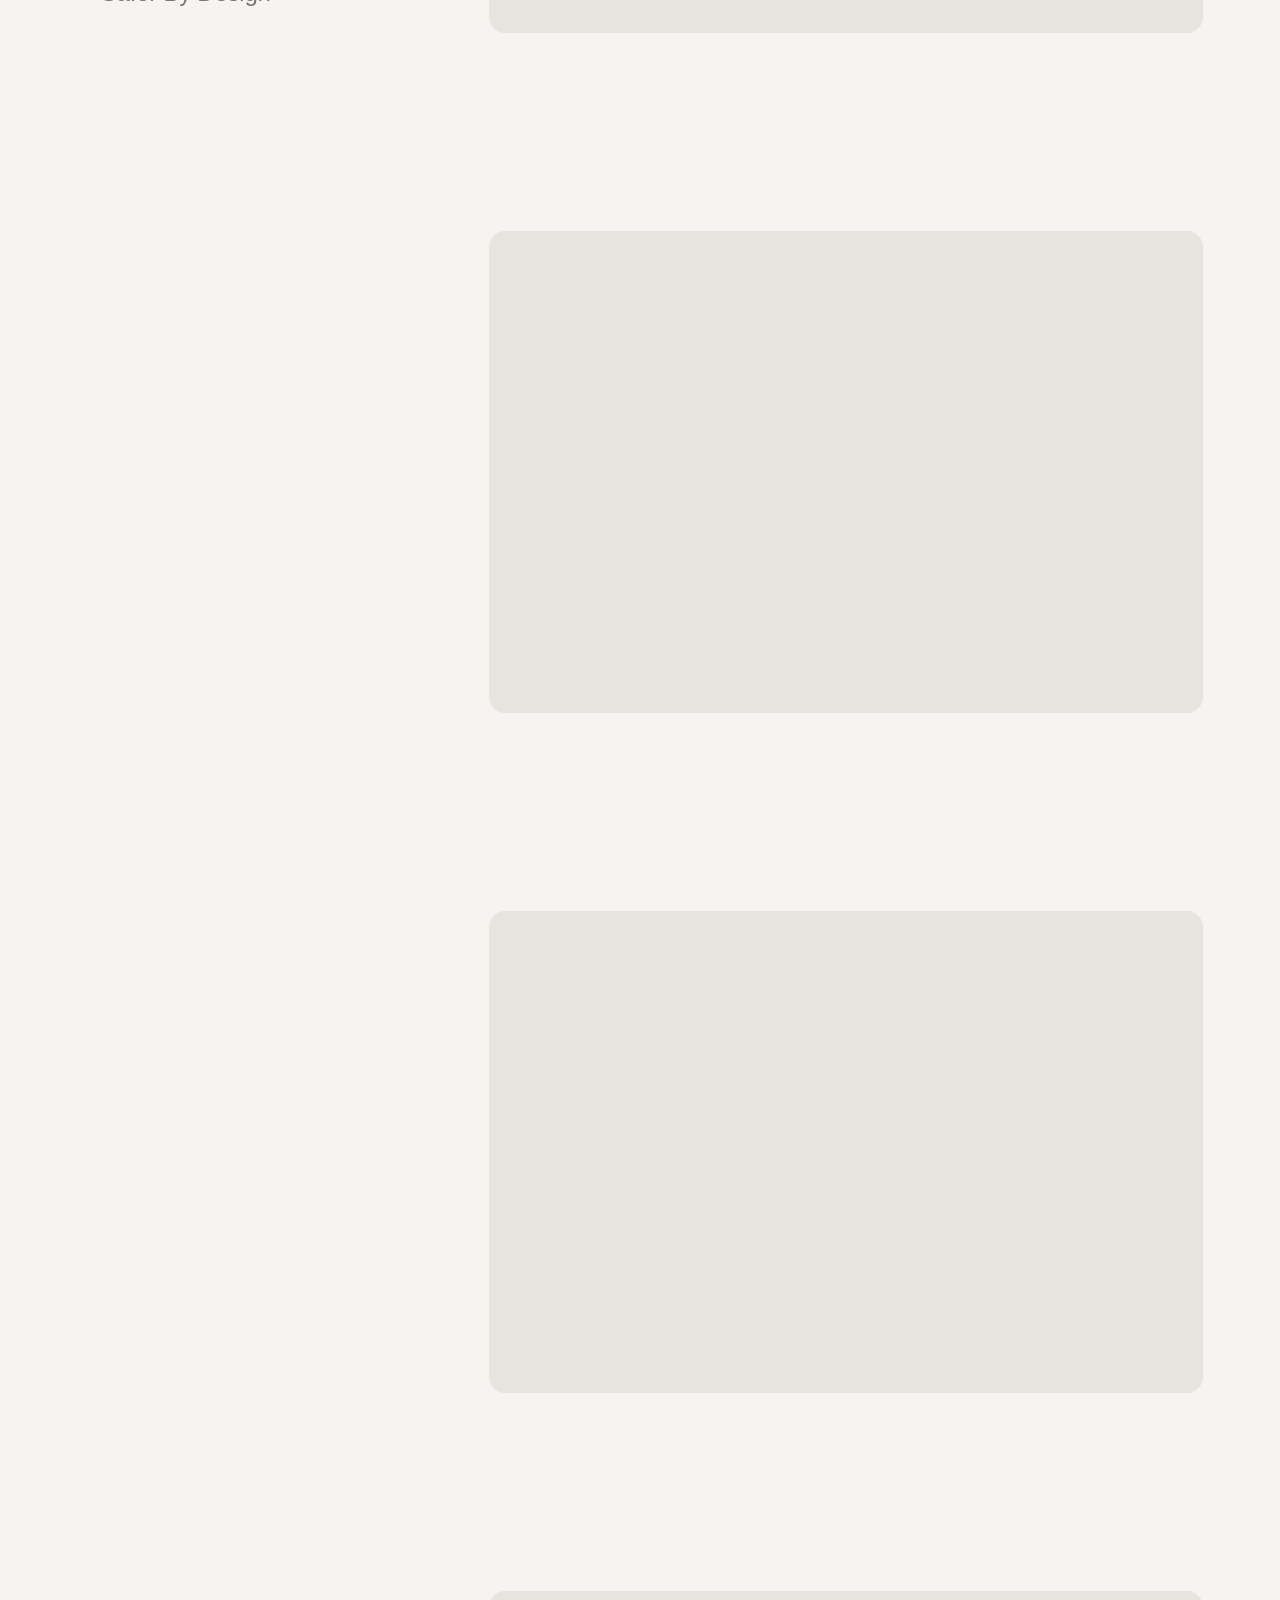
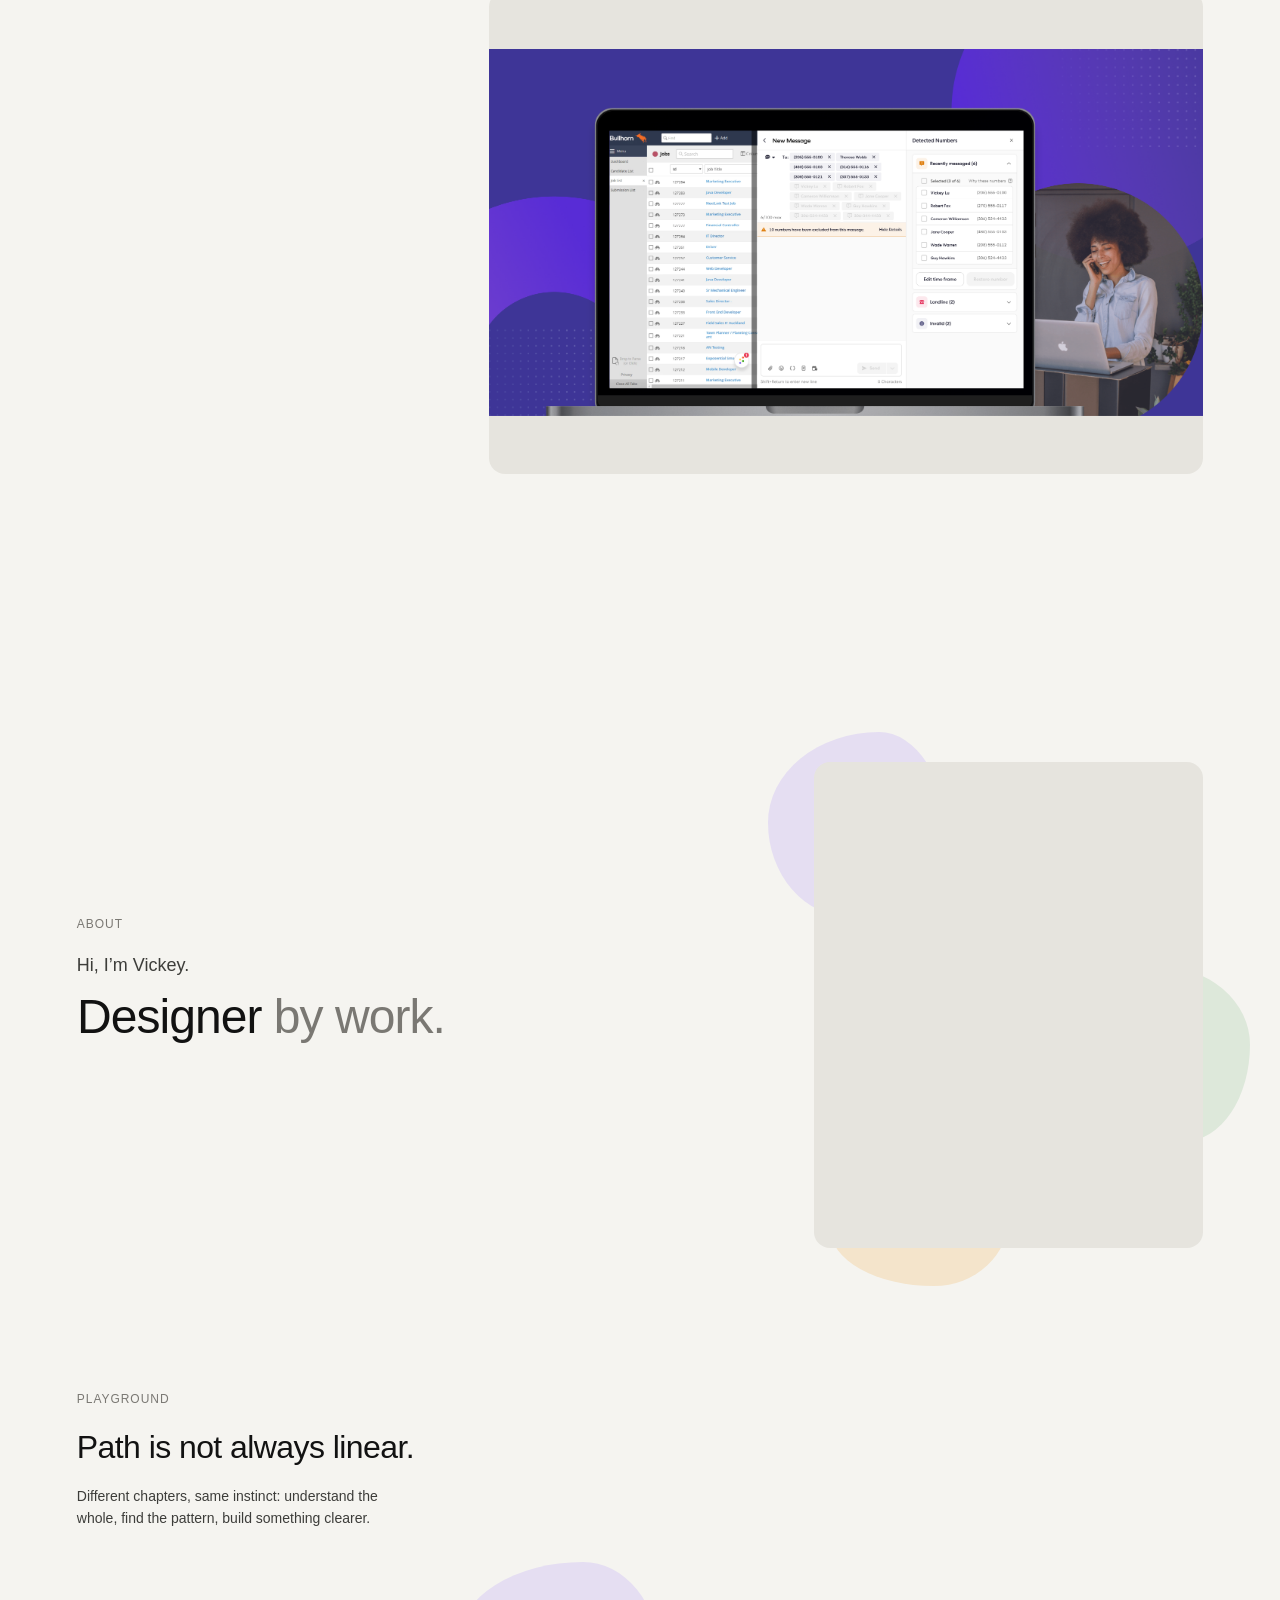
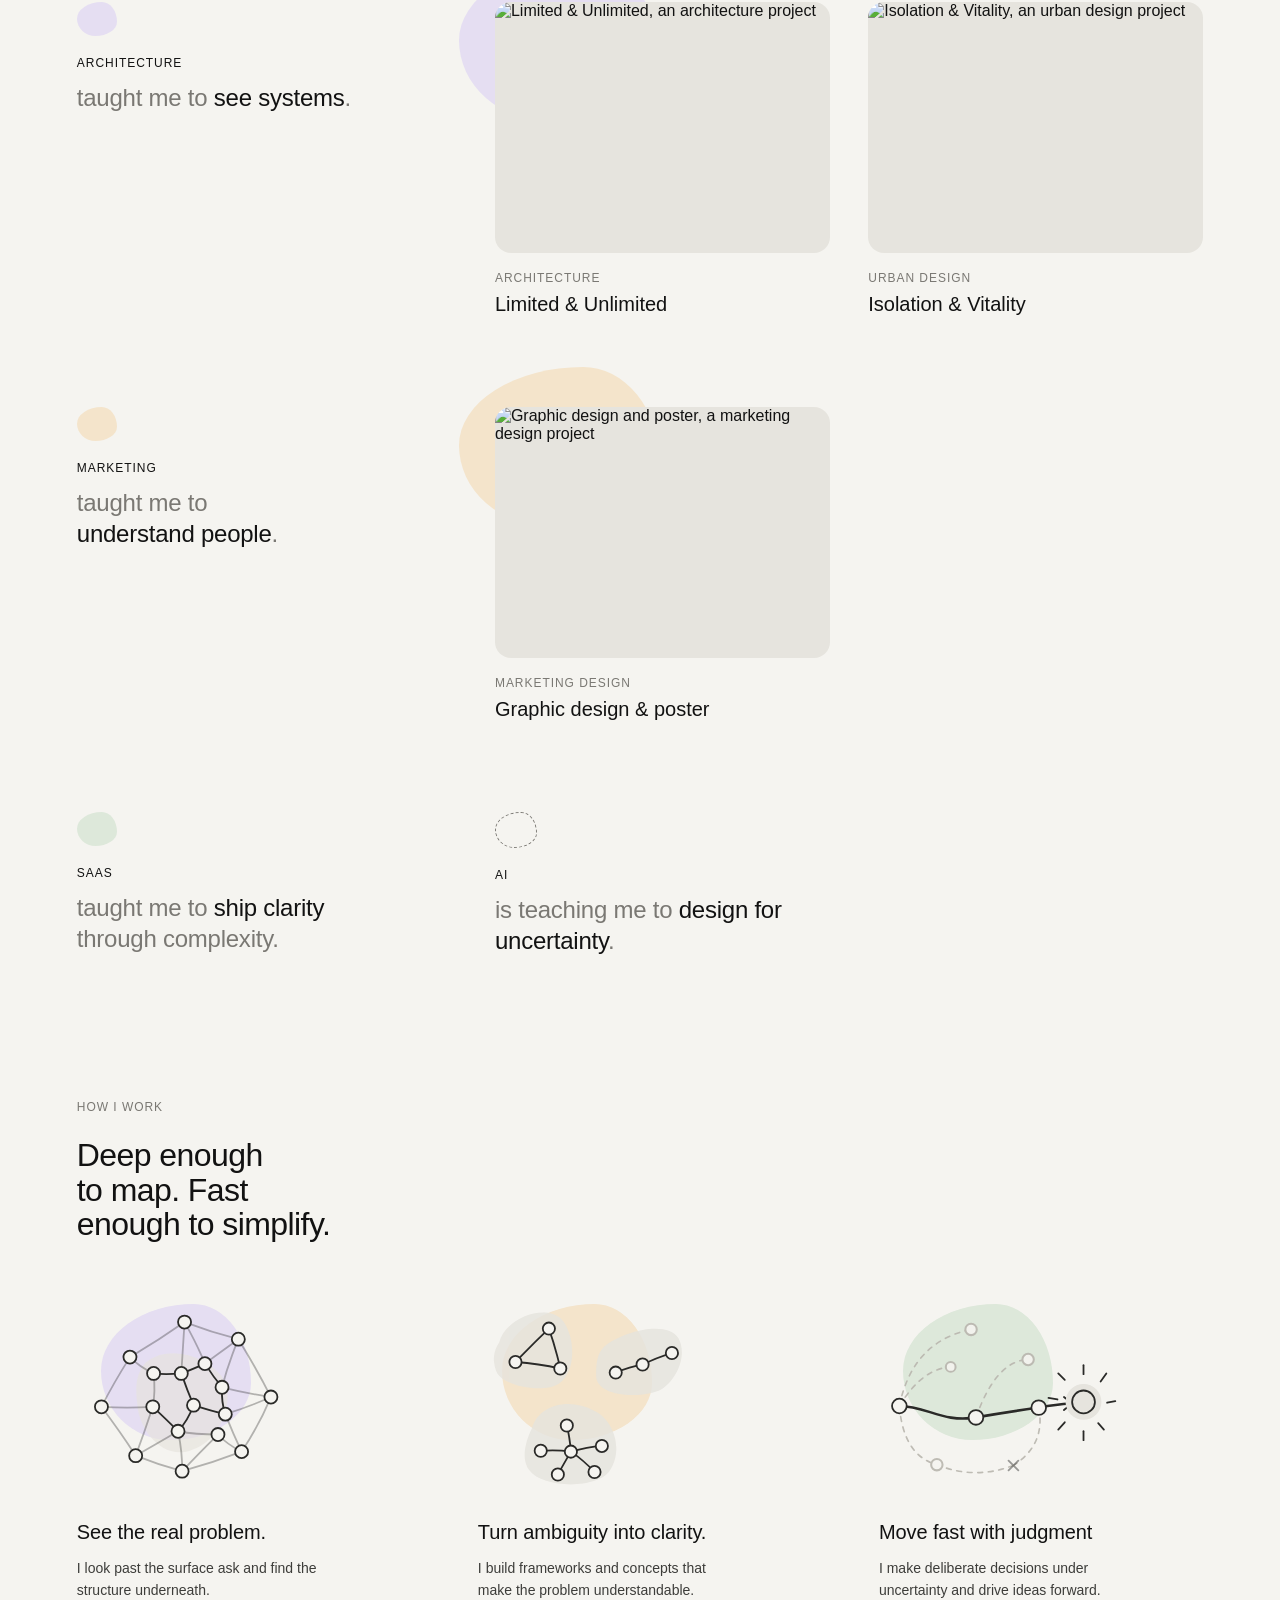
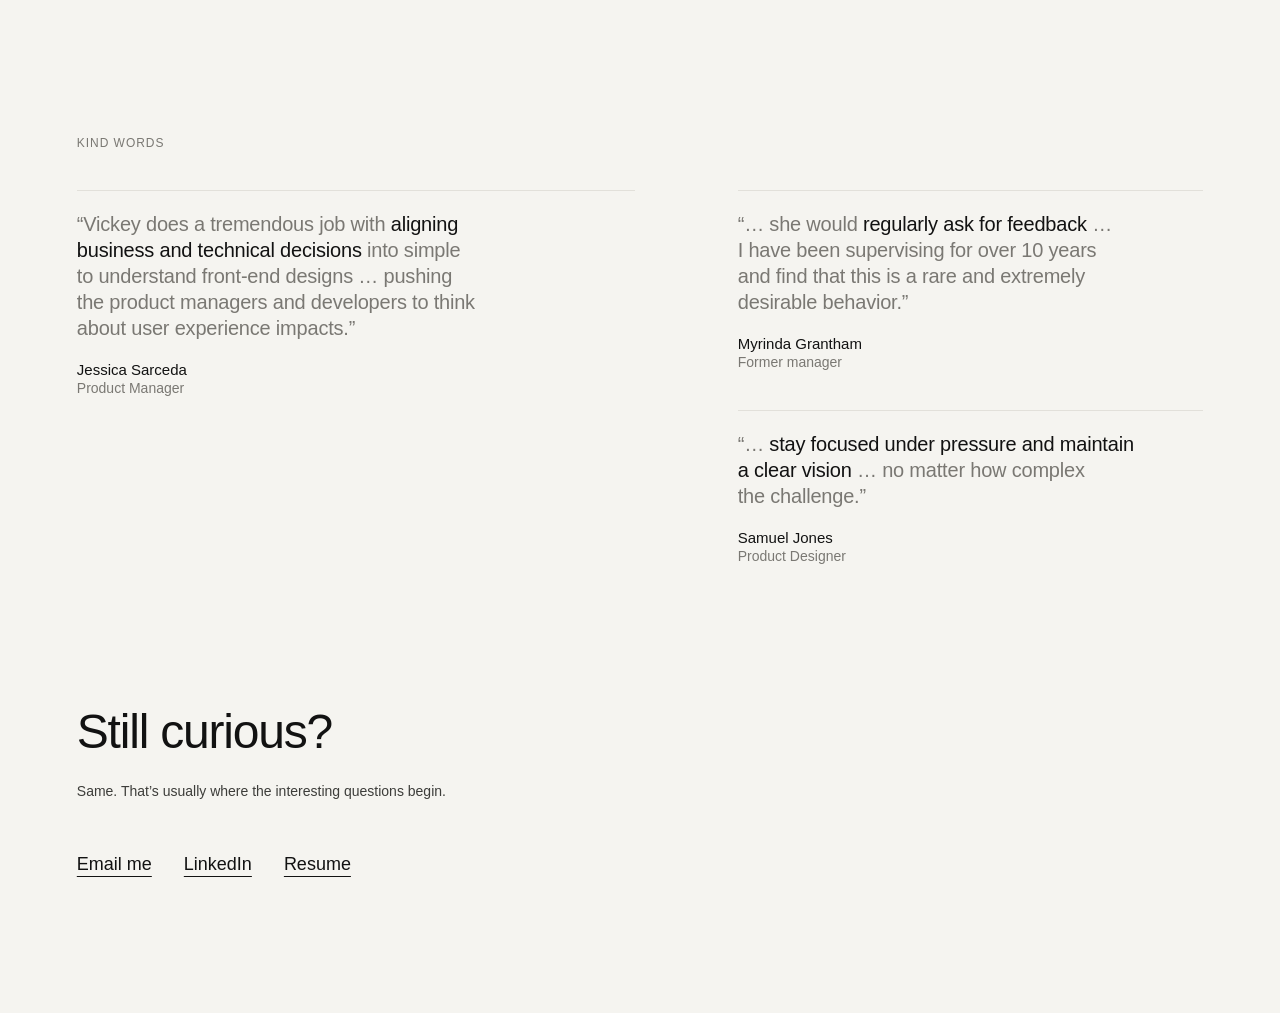
==== commit c3347f6c: "Prototype: Curious mind with meaning — colour = the hero's three lines, chapters next to their work," ====
--- a/index.html
+++ b/index.html
@@ -18,7 +18,7 @@
   <link rel="stylesheet" href="styles.css?v=consistency-1">
   <link rel="stylesheet" href="selected-work.css?v=work-labels-clean-1">
   <link rel="stylesheet" href="testimonial.css?v=consistency-1">
-  <link rel="stylesheet" href="about.css?v=proto-path-2">
+  <link rel="stylesheet" href="about.css?v=proto-curious-1">
   <link rel="stylesheet" href="hero-space.css?v=labels-12">
 </head>
 <body>
@@ -101,7 +101,6 @@
     </svg>
 
     <div class="after-hero" data-after-hero>
-    <svg class="path-flow" data-path-flow aria-hidden="true" focusable="false"></svg>
     <section class="selected-work" id="selected-work" aria-labelledby="selected-work-heading">
       <header class="work-heading">
         <h2 id="selected-work-heading">Selected work</h2>
@@ -176,54 +175,71 @@
 
 
 
-    <!-- PROTOTYPE (proto-path v2): the path flows.
-         Chapters alternate left / right; a line made of words winds between them (with one loop: not linear),
-         then tightens into a solid ribbon that carries the method into How I work. Drawn by path-flow.js. -->
-    <section class="about path" id="about" aria-labelledby="about-heading">
+    <!-- PROTOTYPE (proto-curious): Curious mind, with meaning.
+         Three soft shapes = the hero's three lines, and each colour always means the same thing:
+         lavender = see systems · peach = understand people · sage = ship clarity · dashed outline = still forming (AI).
+         Each chapter sits next to its own work; the shapes sit behind images and diagrams, never behind text. -->
+    <section class="about curious" id="about" aria-labelledby="about-heading">
       <div class="about-intro">
         <div>
           <p class="eyebrow">About</p>
           <p class="about-hi">Hi, I’m Vickey.</p>
           <h2 id="about-heading" data-roll aria-label="Designer by work. Builder by instinct. Curious human everywhere else."><span class="roll"><span><b>Designer</b> by work.</span></span><span class="roll"><span><b>Builder</b> by instinct.</span></span><span class="roll"><span><b>Curious human</b> everywhere else.</span></span></h2>
         </div>
-        <div class="about-photo is-placeholder" role="img" aria-label="Photo of Vickey (coming soon)"></div>
-      </div>
-
-      <p class="path-heading" data-path-start>Path is not always linear.</p>
-      <ol class="path-chapters">
-        <li class="path-chapter is-left" data-path-stop>
-          <p class="chapter-name">Architecture</p>
-          <p class="chapter-text">taught me to <strong>see systems</strong>.</p>
-          <ul class="chapter-work">
-                <li><a class="play-link" href="https://www.vickeydesign.com/works/architectural-design" target="_blank" rel="noopener noreferrer"><div class="play-media"><img src="https://cdn.prod.website-files.com/6179f4ae65e27772c0980fd0/6179f4ae65e2776bf2981090_Vickey%27s%20Portfolio%20NEW_Page_09%20Copy.png" alt="Limited &amp; Unlimited, an architecture project" loading="lazy" decoding="async"></div><p class="play-kind">Architecture</p><p class="play-title">Limited &amp; Unlimited</p></a></li>
-                <li><a class="play-link" href="https://www.vickeydesign.com/works/urban-design" target="_blank" rel="noopener noreferrer"><div class="play-media"><img src="https://cdn.prod.website-files.com/6179f4ae65e27772c0980fd0/6179f4ae65e277016598105b_Rectangle%20115.png" alt="Isolation &amp; Vitality, an urban design project" loading="lazy" decoding="async"></div><p class="play-kind">Urban design</p><p class="play-title">Isolation &amp; Vitality</p></a></li>
-          </ul>
-        </li>
-        <li class="path-chapter is-right" data-path-stop data-path-loop-after>
-          <p class="chapter-name">Marketing</p>
-          <p class="chapter-text">taught me to <strong>understand people</strong>.</p>
-          <ul class="chapter-work">
-                <li><a class="play-link" href="https://www.vickeydesign.com/works/marketing-design" target="_blank" rel="noopener noreferrer"><div class="play-media"><img src="https://cdn.prod.website-files.com/6179f4ae65e27772c0980fd0/6179f4ae65e277b64298108f_profolio%20DESIGN%20NEW%20copy_Page_19.png" alt="Graphic design and poster, a marketing design project" loading="lazy" decoding="async"></div><p class="play-kind">Marketing design</p><p class="play-title">Graphic design &amp; poster</p></a></li>
-          </ul>
-        </li>
-        <li class="path-chapter is-left" data-path-stop>
-          <p class="chapter-name">SaaS</p>
-          <p class="chapter-text">taught me to <strong>ship clarity</strong> through complexity.</p>
-        </li>
-        <li class="path-chapter is-right" data-path-stop>
-          <p class="chapter-name">AI</p>
-          <p class="chapter-text">is teaching me to <strong>design for uncertainty</strong>.</p>
-        </li>
-      </ol>
-      <p class="chapters-coda">Different chapters, same instinct: understand the whole, find the pattern, build something clearer.</p>
-    </section>
-
-    <section class="how" id="how-i-work" aria-labelledby="how-heading" data-path-end>
+        <div class="curious-portrait">
+          <span class="blob blob--see" aria-hidden="true"></span>
+          <span class="blob blob--people" aria-hidden="true"></span>
+          <span class="blob blob--clarity" aria-hidden="true"></span>
+          <div class="about-photo is-placeholder" role="img" aria-label="Photo of Vickey (coming soon)"></div>
+        </div>
+      </div>
+
+      <div class="curious-path">
+        <p class="eyebrow">Playground</p>
+        <h2 class="curious-heading">Path is not always linear.</h2>
+        <p class="chapters-coda">Different chapters, same instinct: understand the whole, find the pattern, build something clearer.</p>
+
+        <ol class="curious-rows">
+          <li class="curious-row" data-tone="see">
+            <div class="curious-text">
+              <p class="chapter-name">Architecture</p>
+              <p class="chapter-text">taught me to <strong>see systems</strong>.</p>
+            </div>
+            <div class="curious-work">
+              <span class="blob" aria-hidden="true"></span>
+              <ul class="play-row"><li><a class="play-link" href="https://www.vickeydesign.com/works/architectural-design" target="_blank" rel="noopener noreferrer"><div class="play-media"><img src="https://cdn.prod.website-files.com/6179f4ae65e27772c0980fd0/6179f4ae65e2776bf2981090_Vickey%27s%20Portfolio%20NEW_Page_09%20Copy.png" alt="Limited &amp; Unlimited, an architecture project" loading="lazy" decoding="async"></div><p class="play-kind">Architecture</p><p class="play-title">Limited &amp; Unlimited</p></a></li><li><a class="play-link" href="https://www.vickeydesign.com/works/urban-design" target="_blank" rel="noopener noreferrer"><div class="play-media"><img src="https://cdn.prod.website-files.com/6179f4ae65e27772c0980fd0/6179f4ae65e277016598105b_Rectangle%20115.png" alt="Isolation &amp; Vitality, an urban design project" loading="lazy" decoding="async"></div><p class="play-kind">Urban design</p><p class="play-title">Isolation &amp; Vitality</p></a></li></ul>
+            </div>
+          </li>
+          <li class="curious-row" data-tone="people">
+            <div class="curious-text">
+              <p class="chapter-name">Marketing</p>
+              <p class="chapter-text">taught me to <strong>understand people</strong>.</p>
+            </div>
+            <div class="curious-work">
+              <span class="blob" aria-hidden="true"></span>
+              <ul class="play-row"><li><a class="play-link" href="https://www.vickeydesign.com/works/marketing-design" target="_blank" rel="noopener noreferrer"><div class="play-media"><img src="https://cdn.prod.website-files.com/6179f4ae65e27772c0980fd0/6179f4ae65e277b64298108f_profolio%20DESIGN%20NEW%20copy_Page_19.png" alt="Graphic design and poster, a marketing design project" loading="lazy" decoding="async"></div><p class="play-kind">Marketing design</p><p class="play-title">Graphic design &amp; poster</p></a></li></ul>
+            </div>
+          </li>
+          <li class="curious-row curious-row--pair">
+            <div class="curious-text" data-tone="clarity">
+              <p class="chapter-name">SaaS</p>
+              <p class="chapter-text">taught me to <strong>ship clarity</strong> through complexity.</p>
+            </div>
+            <div class="curious-text" data-tone="forming">
+              <p class="chapter-name">AI</p>
+              <p class="chapter-text">is teaching me to <strong>design for uncertainty</strong>.</p>
+            </div>
+          </li>
+        </ol>
+      </div>
+    </section>
+
+    <section class="how" id="how-i-work" aria-labelledby="how-heading">
       <p class="eyebrow">HOW I WORK</p>
       <h2 id="how-heading">Deep enough to map. Fast enough to simplify.</h2>
 
       <div class="steps">
-        <article class="step">
+        <article class="step" data-tone="see">
           <svg class="step-art" viewBox="0 0 270 245" role="img" aria-label="Scattered points settle into position and link into a network">
             <title>See the real problem</title>
             <g data-network></g>
@@ -232,7 +248,7 @@
           <p class="description">I look past the surface ask and find the structure underneath.</p>
         </article>
 
-        <article class="step">
+        <article class="step" data-tone="people">
           <svg class="step-art" viewBox="0 0 270 245" role="img" aria-label="Scattered points settle into three clear groups">
             <title>Turn ambiguity into clarity</title>
             <g data-blobs>
@@ -247,7 +263,7 @@
           <p class="description">I build frameworks and concepts that make the problem understandable.</p>
         </article>
 
-        <article class="step">
+        <article class="step" data-tone="clarity">
           <svg class="step-art" viewBox="0 0 270 245" role="img" aria-label="One considered path is drawn through several possible routes">
             <title>Move fast with judgment</title>
             <g data-branches>
@@ -341,7 +357,6 @@
   <script src="testimonial.js?v=auto-2" defer></script>
   <script src="hero-space.js?v=labels-12" defer></script>
   <script src="hero-stars.js?v=1" defer></script>
-  <script src="about.js?v=proto-path-2" defer></script>
-  <script src="path-flow.js?v=proto-path-2" defer></script>
+  <script src="about.js?v=4" defer></script>
 </body>
 </html>
--- a/about.css
+++ b/about.css
@@ -137,37 +137,52 @@
   .chapter-dot, .chapter-name, .chapter-text strong, .play-media > * { transition: none; }
 }
 
-/* ---------- PROTOTYPE (proto-path v2): the path flows ----------
-   Chapters alternate left / right so the path has room to swing between them.
-   The path itself is drawn by path-flow.js into svg.path-flow on the .after-hero wrapper:
-   grey words along a winding line (one loop) → a solid ink ribbon with white words across How I work.
-   No new colours: muted words, ink ribbon, paper text. */
-.after-hero { position: relative; }
-.path-flow { position: absolute; left: 0; top: 0; width: 100%; height: 100%; pointer-events: none; z-index: 2; overflow: visible; }
-.path-flow .pf-words { fill: var(--muted); font-size: 15px; letter-spacing: .01em; }
-.path-flow .pf-ribbon { fill: none; stroke: var(--ink); stroke-linecap: round; }
-.path-flow .pf-ribbon-words { fill: var(--paper); font-size: 15px; font-weight: 500; letter-spacing: .01em; }
-.path-flow .pf-joint { fill: var(--paper); stroke: var(--ink); stroke-width: 2; }
+/* ---------- PROTOTYPE (proto-curious): Curious mind, with meaning ----------
+   Three soft shapes stand for the hero's three lines. A colour always means the same thing:
+     lavender = see systems · peach = understand people · sage = ship clarity · dashed outline = still forming (AI)
+   Rules: shapes sit behind pictures and drawings (or as a small mark above a chapter name), never behind text.
+   Static: no shape moves. (These colours are prototype-only; adopting them changes the black/white rule.) */
+.curious, .how { --tone-see: #e5def2; --tone-people: #f4e4cb; --tone-clarity: #dde8da; }
+[data-tone="see"] { --tone: var(--tone-see); }
+[data-tone="people"] { --tone: var(--tone-people); }
+[data-tone="clarity"] { --tone: var(--tone-clarity); }
+.blob, .curious-text::before, .step[data-tone]::before { border-radius: 62% 38% 54% 46% / 49% 58% 42% 51%; }
 
-.path .about-intro { grid-template-columns: minmax(0, 1.25fr) minmax(0, .75fr); }
-.path .about-photo { max-height: 480px; }
-.path .path-heading { margin: clamp(96px, 14vh, 160px) 0 0; font-size: 32px; line-height: 1.1; letter-spacing: -.018em; }
-.path .path-chapters { list-style: none; margin: 72px 0 0; padding: 0; display: grid; row-gap: clamp(120px, 16vh, 180px); }
-.path .path-chapter { width: min(100%, 560px); position: relative; z-index: 3; }
-.path .path-chapter.is-right { justify-self: end; }
-.path .chapter-name { color: var(--ink); }
-.path .chapter-text { font-size: 24px; max-width: 24ch; }
-.path .chapter-text strong { color: var(--ink); }
-.path .chapter-work { list-style: none; margin: 32px 0 0; padding: 0; display: grid; grid-template-columns: repeat(2, minmax(0, 1fr)); gap: 24px; }
-.path .chapter-work > li { padding: 0; }
-.path .chapters-coda { margin: clamp(120px, 16vh, 180px) 0 0; position: relative; z-index: 3; }
-/* room for the ribbon between the How I work heading and the steps */
-.how[data-path-end] h2 { margin-bottom: 176px; }
+/* intro: portrait with the three shapes peeking out behind it */
+.curious .about-intro { grid-template-columns: minmax(0, 1.25fr) minmax(0, .75fr); }
+.curious-portrait { position: relative; isolation: isolate; }
+.curious-portrait .about-photo { position: relative; z-index: 1; max-height: 520px; }
+.curious-portrait .blob { position: absolute; z-index: 0; }
+.curious-portrait .blob--see { width: 46%; height: 38%; left: -12%; top: -6%; background: var(--tone-see); }
+.curious-portrait .blob--clarity { width: 44%; height: 36%; right: -12%; top: 42%; background: var(--tone-clarity); border-radius: 46% 54% 38% 62% / 55% 45% 55% 45%; }
+.curious-portrait .blob--people { width: 46%; height: 30%; left: 4%; bottom: -8%; background: var(--tone-people); border-radius: 50% 50% 42% 58% / 60% 52% 48% 40%; }
+
+/* the chapters, each next to its own work */
+.curious-path { margin-top: clamp(120px, 16vh, 176px); }
+.curious .curious-heading { margin: 0; font-size: 32px; font-weight: 400; line-height: 1.1; letter-spacing: -.018em; }
+.curious .chapters-coda { margin: 20px 0 0; }
+.curious-rows { list-style: none; margin: 72px 0 0; padding: 0; display: grid; row-gap: clamp(72px, 10vh, 112px); }
+.curious-row { display: grid; grid-template-columns: minmax(0, 1fr) minmax(0, 2fr); column-gap: clamp(40px, 5vw, 80px); align-items: start; }
+.curious-text { position: relative; }
+.curious-text::before { content: ""; display: block; width: 40px; height: 34px; margin-bottom: 20px; background: var(--tone); }
+[data-tone="forming"].curious-text::before { background: transparent; box-shadow: none; border: 1.5px dashed var(--muted); }
+.curious .chapter-name { color: var(--ink); }
+.curious .chapter-text { font-size: 24px; max-width: 22ch; }
+.curious .chapter-text strong { color: var(--ink); }
+.curious-work { position: relative; isolation: isolate; }
+.curious-work .blob { position: absolute; z-index: 0; width: 200px; height: 160px; left: -36px; top: -40px; background: var(--tone); }
+.curious-work .play-row { position: relative; z-index: 1; margin: 0; grid-template-columns: repeat(2, minmax(0, 1fr)); }
+
+/* How I work: each drawing gets its line's colour behind it (below the heading, never under text) */
+.how .step[data-tone] { position: relative; isolation: isolate; }
+.how .step[data-tone]::before { content: ""; position: absolute; z-index: -1; left: 24px; top: 8px; width: 150px; height: 136px; background: var(--tone); }
 
 @media (max-width: 900px) {
-  .path .about-intro { grid-template-columns: 1fr; }
-  .path .path-chapters { row-gap: 72px; }
-  .path .path-chapter { width: 100%; }
-  .path .chapter-work { gap: 12px; }
-  .how[data-path-end] h2 { margin-bottom: 120px; }
+  .curious .about-intro { grid-template-columns: 1fr; }
+  .curious-portrait { max-width: 420px; margin-inline: 16px; }
+  .curious-row { grid-template-columns: 1fr; row-gap: 28px; }
+  .curious-row--pair { row-gap: 56px; }
+  .curious-work .blob { width: 140px; height: 112px; left: -16px; top: -24px; }
+  .curious-work .play-row { display: grid; overflow: visible; margin-inline: 0; padding-inline: 0; gap: 12px; }
+  .curious-work .play-item { flex: none; }
 }
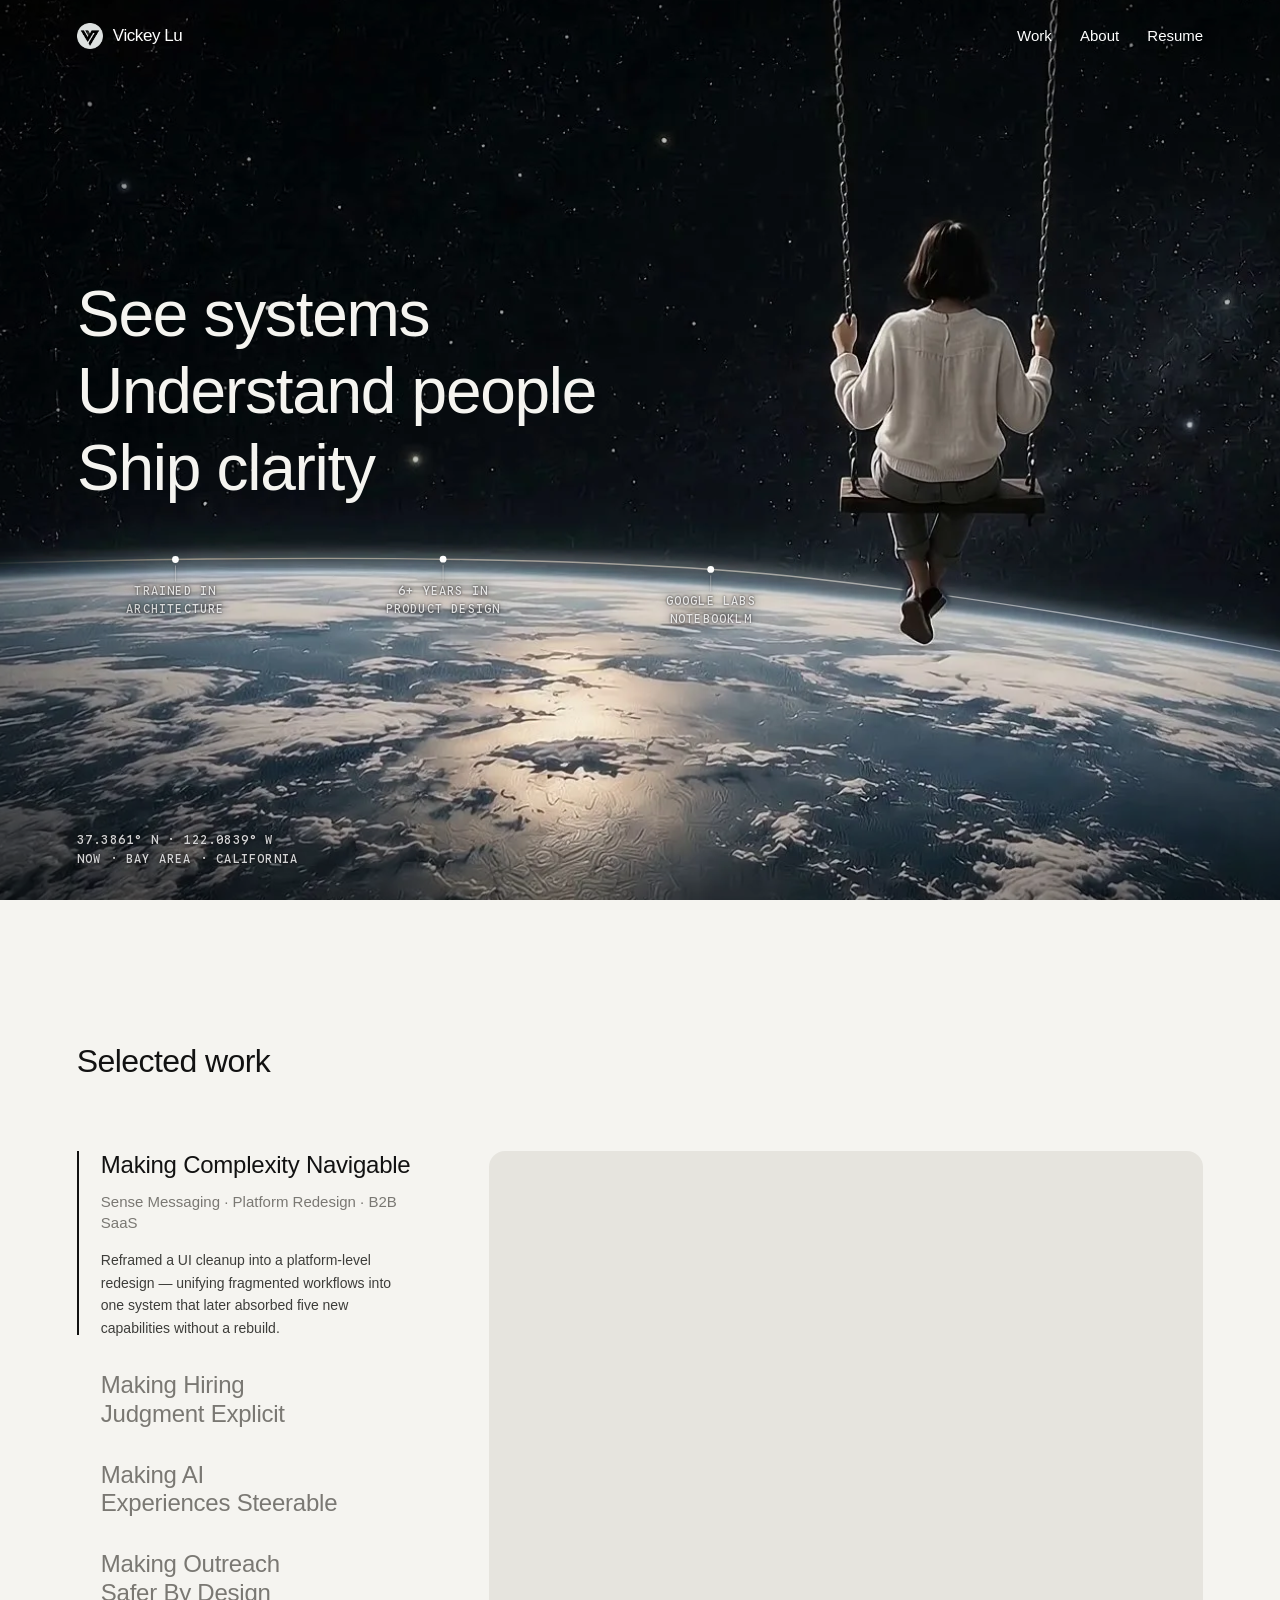
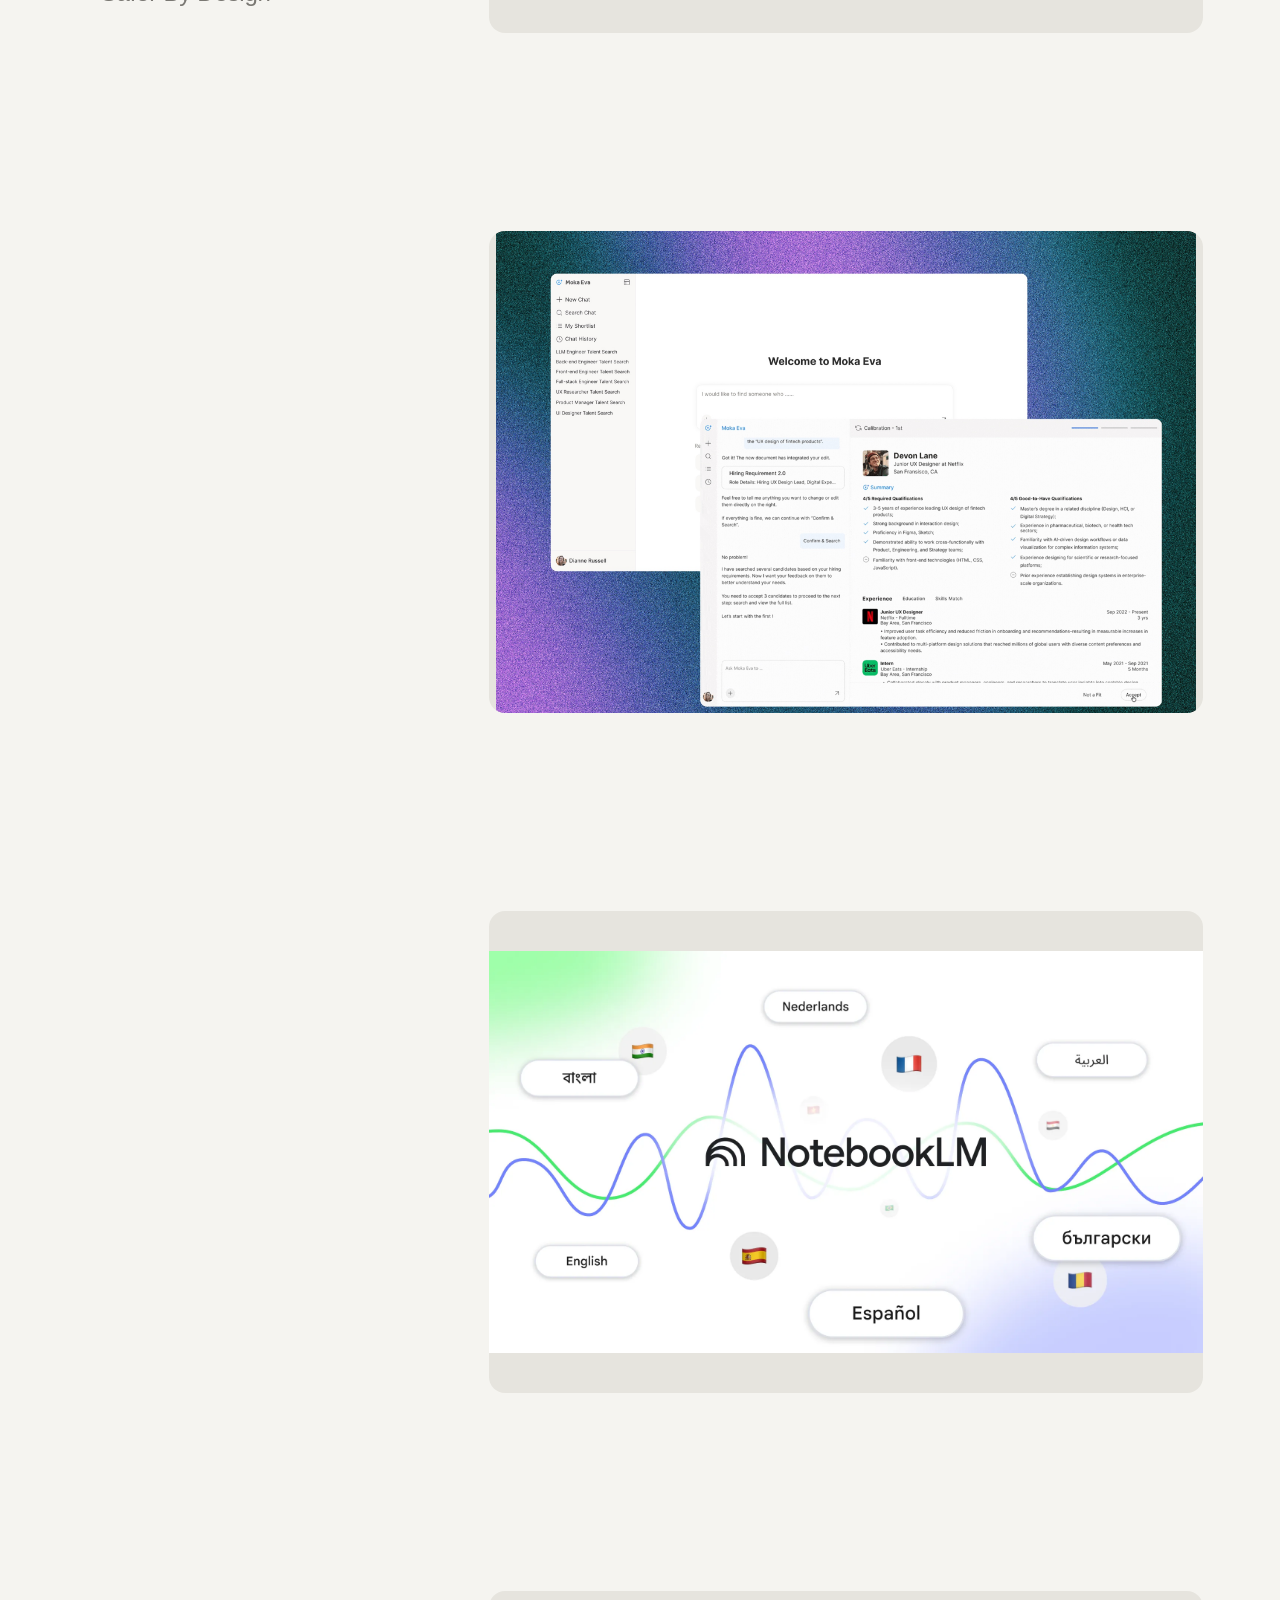
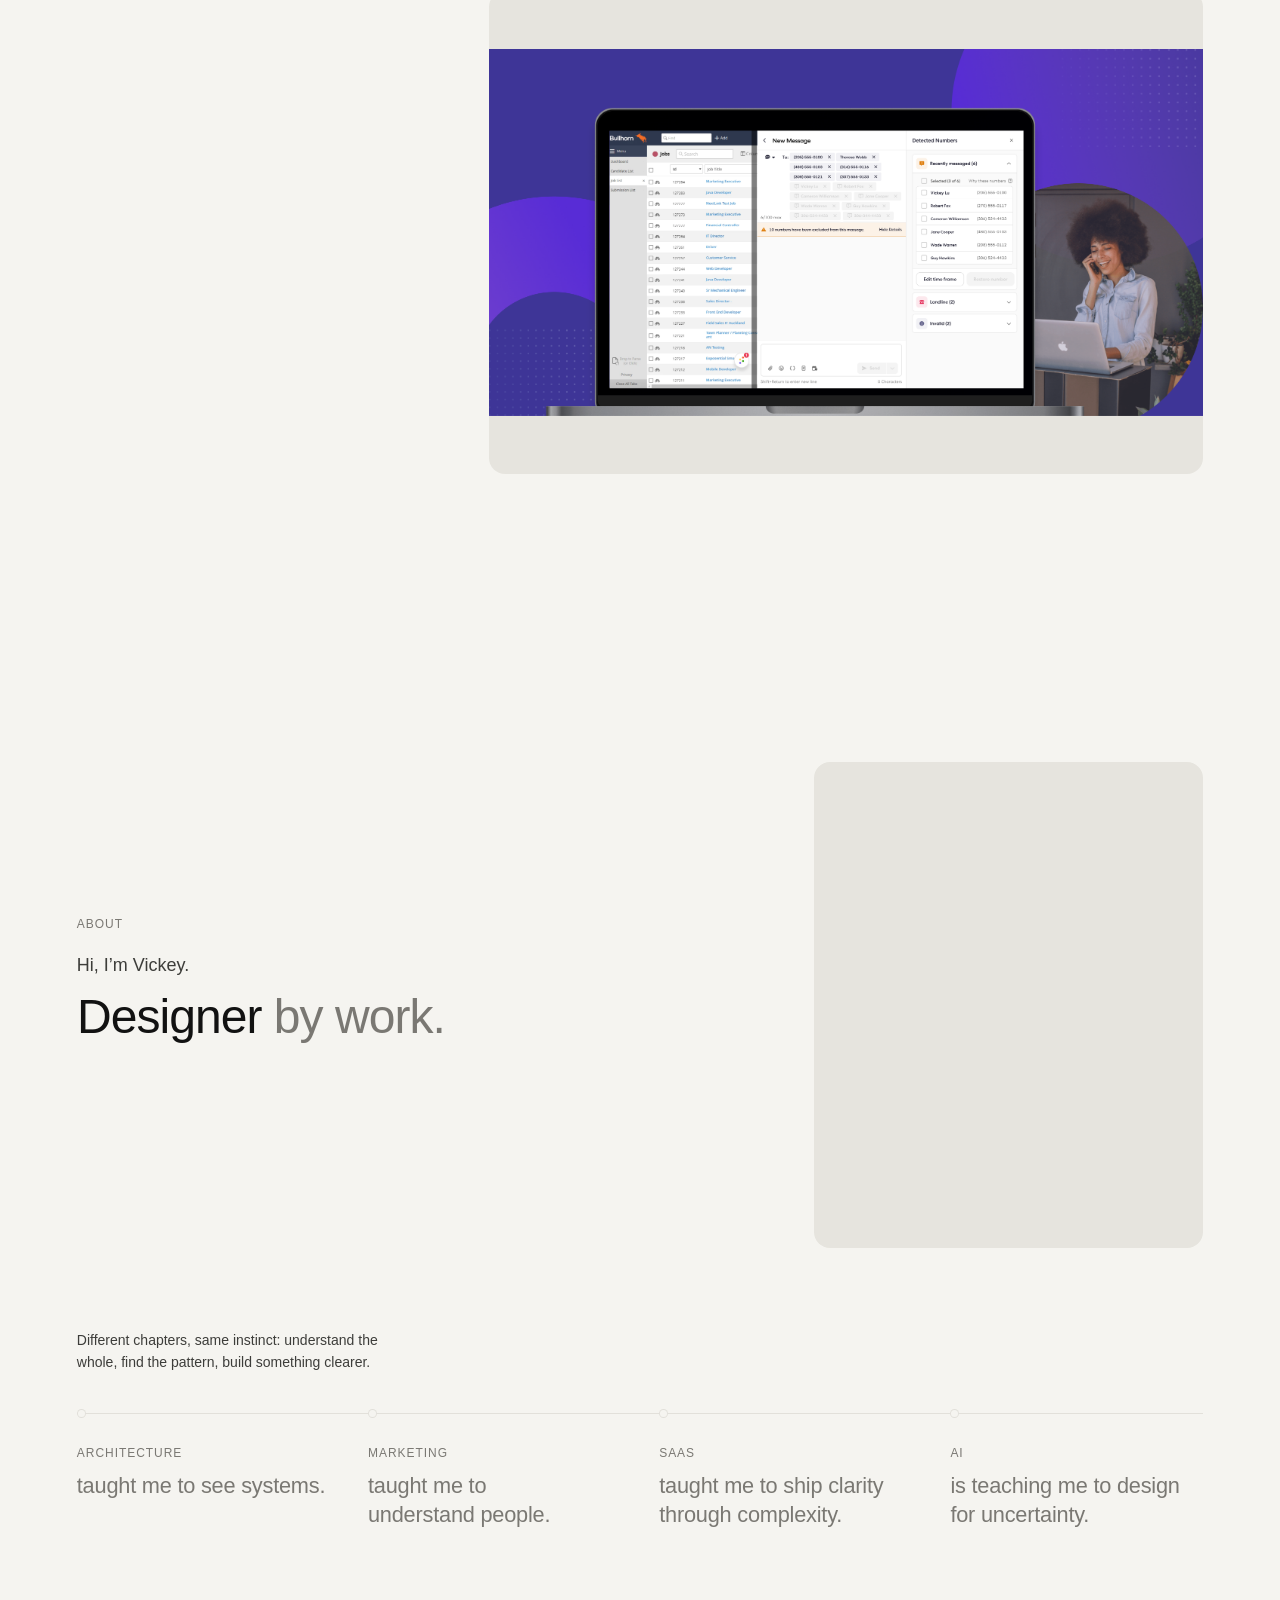
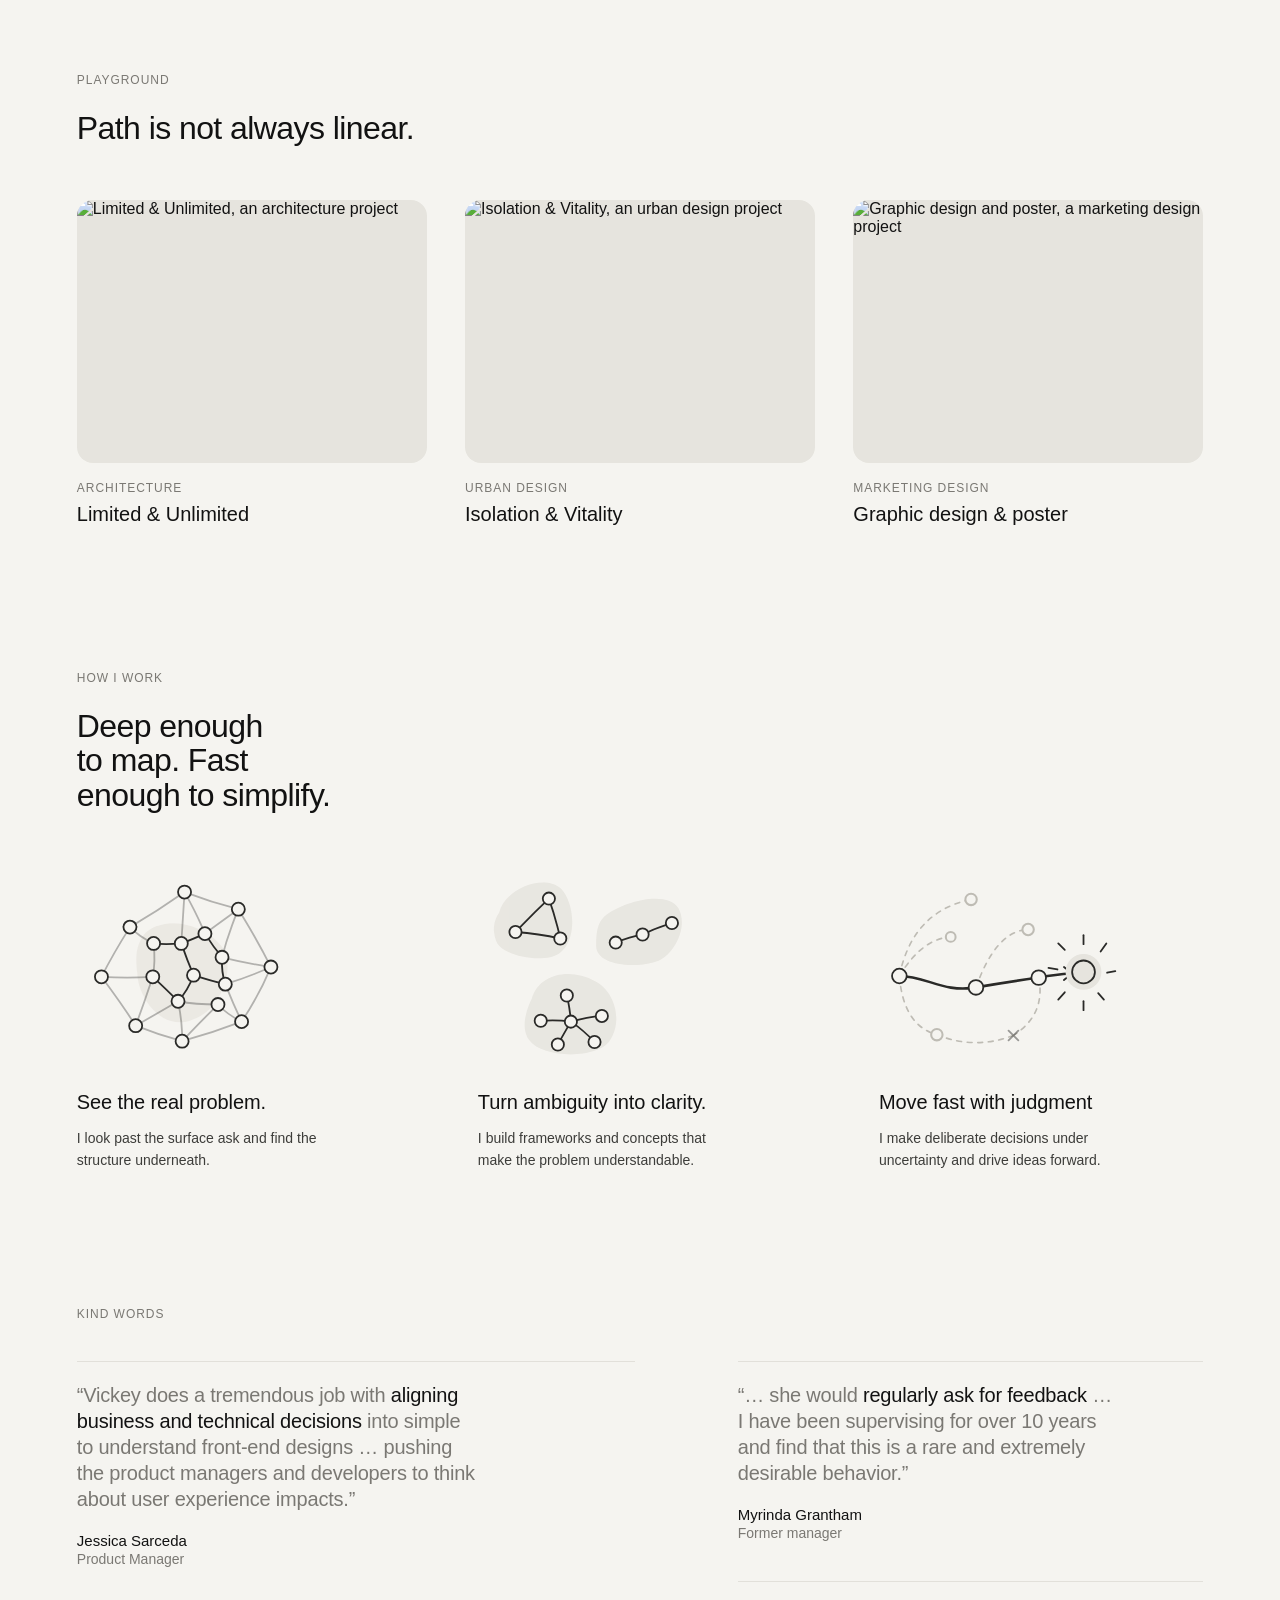
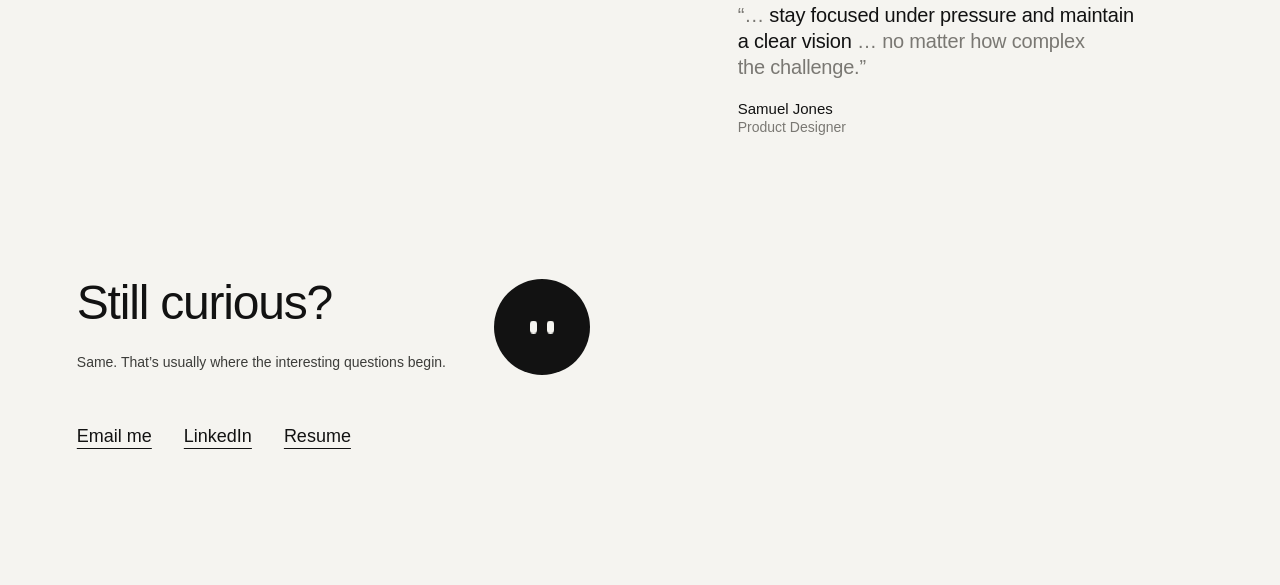
==== commit d01ad43b: "Footer: a curious face beside 'Still curious?' — eyes follow the pointer, it blinks and glances when" ====
--- a/index.html
+++ b/index.html
@@ -18,7 +18,7 @@
   <link rel="stylesheet" href="styles.css?v=consistency-1">
   <link rel="stylesheet" href="selected-work.css?v=work-labels-clean-1">
   <link rel="stylesheet" href="testimonial.css?v=consistency-1">
-  <link rel="stylesheet" href="about.css?v=proto-curious-1">
+  <link rel="stylesheet" href="about.css?v=eyes-1">
   <link rel="stylesheet" href="hero-space.css?v=labels-12">
 </head>
 <body>
@@ -175,63 +175,35 @@
 
 
 
-    <!-- PROTOTYPE (proto-curious): Curious mind, with meaning.
-         Three soft shapes = the hero's three lines, and each colour always means the same thing:
-         lavender = see systems · peach = understand people · sage = ship clarity · dashed outline = still forming (AI).
-         Each chapter sits next to its own work; the shapes sit behind images and diagrams, never behind text. -->
-    <section class="about curious" id="about" aria-labelledby="about-heading">
+    <section class="about" id="about" aria-labelledby="about-heading">
       <div class="about-intro">
         <div>
           <p class="eyebrow">About</p>
           <p class="about-hi">Hi, I’m Vickey.</p>
           <h2 id="about-heading" data-roll aria-label="Designer by work. Builder by instinct. Curious human everywhere else."><span class="roll"><span><b>Designer</b> by work.</span></span><span class="roll"><span><b>Builder</b> by instinct.</span></span><span class="roll"><span><b>Curious human</b> everywhere else.</span></span></h2>
         </div>
-        <div class="curious-portrait">
-          <span class="blob blob--see" aria-hidden="true"></span>
-          <span class="blob blob--people" aria-hidden="true"></span>
-          <span class="blob blob--clarity" aria-hidden="true"></span>
-          <div class="about-photo is-placeholder" role="img" aria-label="Photo of Vickey (coming soon)"></div>
-        </div>
-      </div>
-
-      <div class="curious-path">
-        <p class="eyebrow">Playground</p>
-        <h2 class="curious-heading">Path is not always linear.</h2>
+        <div class="about-photo is-placeholder" role="img" aria-label="Photo of Vickey (coming soon)"></div>
+      </div>
+      <div class="chapters" data-chapters>
         <p class="chapters-coda">Different chapters, same instinct: understand the whole, find the pattern, build something clearer.</p>
-
-        <ol class="curious-rows">
-          <li class="curious-row" data-tone="see">
-            <div class="curious-text">
-              <p class="chapter-name">Architecture</p>
-              <p class="chapter-text">taught me to <strong>see systems</strong>.</p>
-            </div>
-            <div class="curious-work">
-              <span class="blob" aria-hidden="true"></span>
-              <ul class="play-row"><li><a class="play-link" href="https://www.vickeydesign.com/works/architectural-design" target="_blank" rel="noopener noreferrer"><div class="play-media"><img src="https://cdn.prod.website-files.com/6179f4ae65e27772c0980fd0/6179f4ae65e2776bf2981090_Vickey%27s%20Portfolio%20NEW_Page_09%20Copy.png" alt="Limited &amp; Unlimited, an architecture project" loading="lazy" decoding="async"></div><p class="play-kind">Architecture</p><p class="play-title">Limited &amp; Unlimited</p></a></li><li><a class="play-link" href="https://www.vickeydesign.com/works/urban-design" target="_blank" rel="noopener noreferrer"><div class="play-media"><img src="https://cdn.prod.website-files.com/6179f4ae65e27772c0980fd0/6179f4ae65e277016598105b_Rectangle%20115.png" alt="Isolation &amp; Vitality, an urban design project" loading="lazy" decoding="async"></div><p class="play-kind">Urban design</p><p class="play-title">Isolation &amp; Vitality</p></a></li></ul>
-            </div>
-          </li>
-          <li class="curious-row" data-tone="people">
-            <div class="curious-text">
-              <p class="chapter-name">Marketing</p>
-              <p class="chapter-text">taught me to <strong>understand people</strong>.</p>
-            </div>
-            <div class="curious-work">
-              <span class="blob" aria-hidden="true"></span>
-              <ul class="play-row"><li><a class="play-link" href="https://www.vickeydesign.com/works/marketing-design" target="_blank" rel="noopener noreferrer"><div class="play-media"><img src="https://cdn.prod.website-files.com/6179f4ae65e27772c0980fd0/6179f4ae65e277b64298108f_profolio%20DESIGN%20NEW%20copy_Page_19.png" alt="Graphic design and poster, a marketing design project" loading="lazy" decoding="async"></div><p class="play-kind">Marketing design</p><p class="play-title">Graphic design &amp; poster</p></a></li></ul>
-            </div>
-          </li>
-          <li class="curious-row curious-row--pair">
-            <div class="curious-text" data-tone="clarity">
-              <p class="chapter-name">SaaS</p>
-              <p class="chapter-text">taught me to <strong>ship clarity</strong> through complexity.</p>
-            </div>
-            <div class="curious-text" data-tone="forming">
-              <p class="chapter-name">AI</p>
-              <p class="chapter-text">is teaching me to <strong>design for uncertainty</strong>.</p>
-            </div>
-          </li>
+        <div class="chapters-line" aria-hidden="true"><span data-chapters-line></span></div>
+        <ol class="chapters-list">
+          <li data-chapter><span class="chapter-dot" aria-hidden="true"></span><p class="chapter-name">Architecture</p><p class="chapter-text">taught me to <strong>see systems</strong>.</p></li>
+          <li data-chapter><span class="chapter-dot" aria-hidden="true"></span><p class="chapter-name">Marketing</p><p class="chapter-text">taught me to <strong>understand people</strong>.</p></li>
+          <li data-chapter><span class="chapter-dot" aria-hidden="true"></span><p class="chapter-name">SaaS</p><p class="chapter-text">taught me to <strong>ship clarity</strong> through complexity.</p></li>
+          <li data-chapter><span class="chapter-dot" aria-hidden="true"></span><p class="chapter-name">AI</p><p class="chapter-text">is teaching me to <strong>design for uncertainty</strong>.</p></li>
         </ol>
       </div>
+    </section>
+
+    <section class="playground" id="playground" aria-labelledby="playground-heading">
+      <p class="eyebrow">Playground</p>
+      <h2 id="playground-heading">Path is not always linear.</h2>
+      <ul class="play-row">
+        <li class="play-item"><a class="play-link" href="https://www.vickeydesign.com/works/architectural-design" target="_blank" rel="noopener noreferrer"><div class="play-media"><img src="https://cdn.prod.website-files.com/6179f4ae65e27772c0980fd0/6179f4ae65e2776bf2981090_Vickey%27s%20Portfolio%20NEW_Page_09%20Copy.png" alt="Limited &amp; Unlimited, an architecture project" loading="lazy" decoding="async"></div><p class="play-kind">Architecture</p><p class="play-title">Limited &amp; Unlimited</p></a></li>
+        <li class="play-item"><a class="play-link" href="https://www.vickeydesign.com/works/urban-design" target="_blank" rel="noopener noreferrer"><div class="play-media"><img src="https://cdn.prod.website-files.com/6179f4ae65e27772c0980fd0/6179f4ae65e277016598105b_Rectangle%20115.png" alt="Isolation &amp; Vitality, an urban design project" loading="lazy" decoding="async"></div><p class="play-kind">Urban design</p><p class="play-title">Isolation &amp; Vitality</p></a></li>
+        <li class="play-item"><a class="play-link" href="https://www.vickeydesign.com/works/marketing-design" target="_blank" rel="noopener noreferrer"><div class="play-media"><img src="https://cdn.prod.website-files.com/6179f4ae65e27772c0980fd0/6179f4ae65e277b64298108f_profolio%20DESIGN%20NEW%20copy_Page_19.png" alt="Graphic design and poster, a marketing design project" loading="lazy" decoding="async"></div><p class="play-kind">Marketing design</p><p class="play-title">Graphic design &amp; poster</p></a></li>
+      </ul>
     </section>
 
     <section class="how" id="how-i-work" aria-labelledby="how-heading">
@@ -239,7 +211,7 @@
       <h2 id="how-heading">Deep enough to map. Fast enough to simplify.</h2>
 
       <div class="steps">
-        <article class="step" data-tone="see">
+        <article class="step">
           <svg class="step-art" viewBox="0 0 270 245" role="img" aria-label="Scattered points settle into position and link into a network">
             <title>See the real problem</title>
             <g data-network></g>
@@ -248,7 +220,7 @@
           <p class="description">I look past the surface ask and find the structure underneath.</p>
         </article>
 
-        <article class="step" data-tone="people">
+        <article class="step">
           <svg class="step-art" viewBox="0 0 270 245" role="img" aria-label="Scattered points settle into three clear groups">
             <title>Turn ambiguity into clarity</title>
             <g data-blobs>
@@ -263,7 +235,7 @@
           <p class="description">I build frameworks and concepts that make the problem understandable.</p>
         </article>
 
-        <article class="step" data-tone="clarity">
+        <article class="step">
           <svg class="step-art" viewBox="0 0 270 245" role="img" aria-label="One considered path is drawn through several possible routes">
             <title>Move fast with judgment</title>
             <g data-branches>
@@ -339,8 +311,14 @@
     </section>
 
     <section class="contact" id="contact" aria-labelledby="contact-heading">
-      <h2 id="contact-heading">Still curious?</h2>
-      <p class="contact-lede">Same. That’s usually where the interesting questions begin.</p>
+      <div class="contact-head">
+        <div>
+          <h2 id="contact-heading">Still curious?</h2>
+          <p class="contact-lede">Same. That’s usually where the interesting questions begin.</p>
+        </div>
+        <!-- a small curious face: its eyes follow the pointer, and it blinks now and then -->
+        <span class="peeker" data-peeker aria-hidden="true"><span class="peeker-eyes" data-peeker-eyes><i></i><i></i></span></span>
+      </div>
       <p class="contact-links">
         <a href="mailto:" data-todo="email address">Email me</a>
         <a href="https://www.linkedin.com/in/vickey-lu/" target="_blank" rel="noopener noreferrer">LinkedIn</a>
@@ -357,6 +335,6 @@
   <script src="testimonial.js?v=auto-2" defer></script>
   <script src="hero-space.js?v=labels-12" defer></script>
   <script src="hero-stars.js?v=1" defer></script>
-  <script src="about.js?v=4" defer></script>
+  <script src="about.js?v=eyes-1" defer></script>
 </body>
 </html>
--- a/about.css
+++ b/about.css
@@ -108,6 +108,13 @@
   color: var(--muted);
 }
 
+/* the curious face beside "Still curious?": an ink ball whose eyes look toward the pointer */
+.contact-head { display: flex; flex-wrap: wrap; align-items: center; gap: 24px 48px; }
+.peeker { position: relative; flex: none; width: 96px; height: 96px; border-radius: 50%; background: var(--ink); overflow: hidden; }
+.peeker-eyes { position: absolute; left: 50%; top: 50%; display: flex; gap: 10px; transform: translate(-50%, -50%); will-change: transform; }
+.peeker-eyes i { display: block; width: 7px; height: 13px; border-radius: 4px; background: var(--paper); transform-origin: 50% 50%; transition: transform 90ms ease-out; }
+.peeker.is-blinking .peeker-eyes i { transform: scaleY(.12); }
+
 /* ---------- small screens ---------- */
 @media (max-width: 900px) {
   .about-intro { grid-template-columns: 1fr; }
@@ -133,56 +140,13 @@
   .play-item { flex: 0 0 68%; scroll-snap-align: start; }
 }
 
+@media (max-width: 600px) {
+  .peeker { width: 72px; height: 72px; }
+  .peeker-eyes { gap: 8px; }
+  .peeker-eyes i { width: 6px; height: 11px; }
+}
+
 @media (prefers-reduced-motion: reduce) {
+  .peeker-eyes i { transition: none; }
   .chapter-dot, .chapter-name, .chapter-text strong, .play-media > * { transition: none; }
 }
-
-/* ---------- PROTOTYPE (proto-curious): Curious mind, with meaning ----------
-   Three soft shapes stand for the hero's three lines. A colour always means the same thing:
-     lavender = see systems · peach = understand people · sage = ship clarity · dashed outline = still forming (AI)
-   Rules: shapes sit behind pictures and drawings (or as a small mark above a chapter name), never behind text.
-   Static: no shape moves. (These colours are prototype-only; adopting them changes the black/white rule.) */
-.curious, .how { --tone-see: #e5def2; --tone-people: #f4e4cb; --tone-clarity: #dde8da; }
-[data-tone="see"] { --tone: var(--tone-see); }
-[data-tone="people"] { --tone: var(--tone-people); }
-[data-tone="clarity"] { --tone: var(--tone-clarity); }
-.blob, .curious-text::before, .step[data-tone]::before { border-radius: 62% 38% 54% 46% / 49% 58% 42% 51%; }
-
-/* intro: portrait with the three shapes peeking out behind it */
-.curious .about-intro { grid-template-columns: minmax(0, 1.25fr) minmax(0, .75fr); }
-.curious-portrait { position: relative; isolation: isolate; }
-.curious-portrait .about-photo { position: relative; z-index: 1; max-height: 520px; }
-.curious-portrait .blob { position: absolute; z-index: 0; }
-.curious-portrait .blob--see { width: 46%; height: 38%; left: -12%; top: -6%; background: var(--tone-see); }
-.curious-portrait .blob--clarity { width: 44%; height: 36%; right: -12%; top: 42%; background: var(--tone-clarity); border-radius: 46% 54% 38% 62% / 55% 45% 55% 45%; }
-.curious-portrait .blob--people { width: 46%; height: 30%; left: 4%; bottom: -8%; background: var(--tone-people); border-radius: 50% 50% 42% 58% / 60% 52% 48% 40%; }
-
-/* the chapters, each next to its own work */
-.curious-path { margin-top: clamp(120px, 16vh, 176px); }
-.curious .curious-heading { margin: 0; font-size: 32px; font-weight: 400; line-height: 1.1; letter-spacing: -.018em; }
-.curious .chapters-coda { margin: 20px 0 0; }
-.curious-rows { list-style: none; margin: 72px 0 0; padding: 0; display: grid; row-gap: clamp(72px, 10vh, 112px); }
-.curious-row { display: grid; grid-template-columns: minmax(0, 1fr) minmax(0, 2fr); column-gap: clamp(40px, 5vw, 80px); align-items: start; }
-.curious-text { position: relative; }
-.curious-text::before { content: ""; display: block; width: 40px; height: 34px; margin-bottom: 20px; background: var(--tone); }
-[data-tone="forming"].curious-text::before { background: transparent; box-shadow: none; border: 1.5px dashed var(--muted); }
-.curious .chapter-name { color: var(--ink); }
-.curious .chapter-text { font-size: 24px; max-width: 22ch; }
-.curious .chapter-text strong { color: var(--ink); }
-.curious-work { position: relative; isolation: isolate; }
-.curious-work .blob { position: absolute; z-index: 0; width: 200px; height: 160px; left: -36px; top: -40px; background: var(--tone); }
-.curious-work .play-row { position: relative; z-index: 1; margin: 0; grid-template-columns: repeat(2, minmax(0, 1fr)); }
-
-/* How I work: each drawing gets its line's colour behind it (below the heading, never under text) */
-.how .step[data-tone] { position: relative; isolation: isolate; }
-.how .step[data-tone]::before { content: ""; position: absolute; z-index: -1; left: 24px; top: 8px; width: 150px; height: 136px; background: var(--tone); }
-
-@media (max-width: 900px) {
-  .curious .about-intro { grid-template-columns: 1fr; }
-  .curious-portrait { max-width: 420px; margin-inline: 16px; }
-  .curious-row { grid-template-columns: 1fr; row-gap: 28px; }
-  .curious-row--pair { row-gap: 56px; }
-  .curious-work .blob { width: 140px; height: 112px; left: -16px; top: -24px; }
-  .curious-work .play-row { display: grid; overflow: visible; margin-inline: 0; padding-inline: 0; gap: 12px; }
-  .curious-work .play-item { flex: none; }
-}
